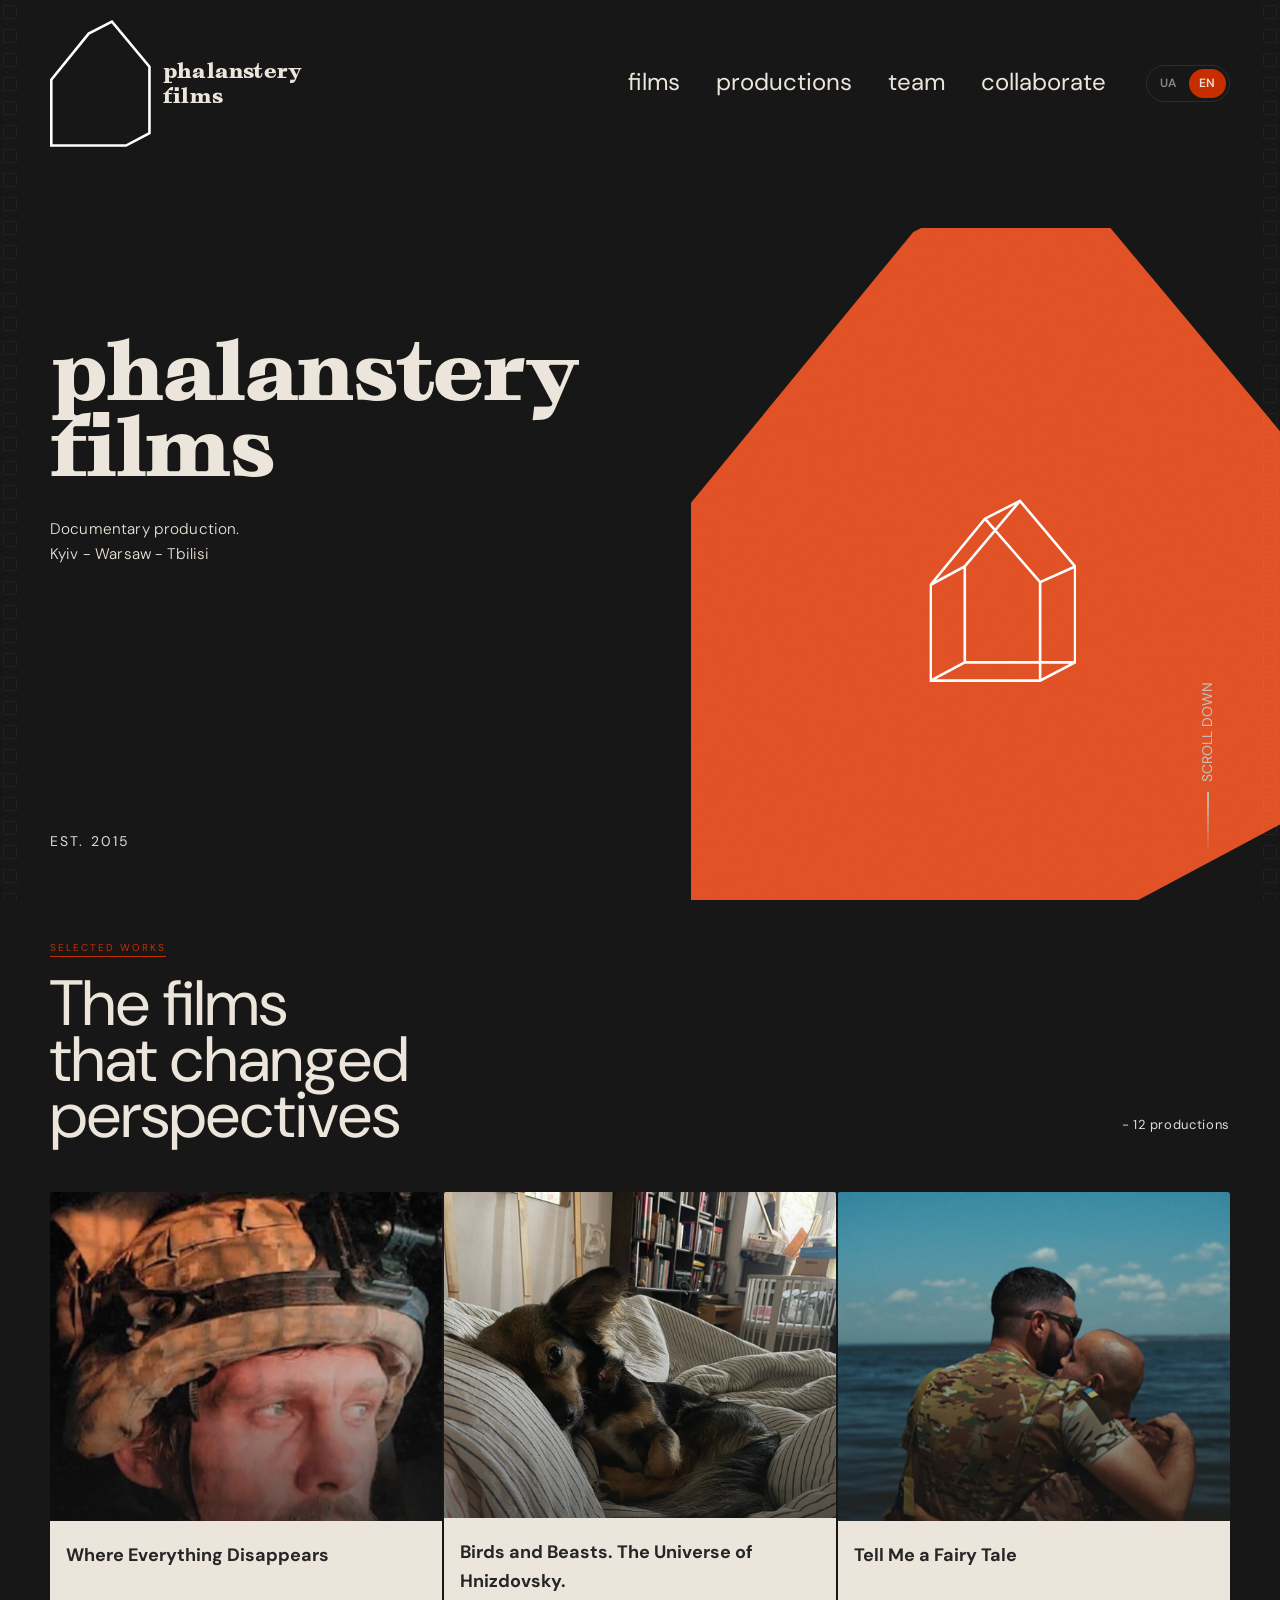
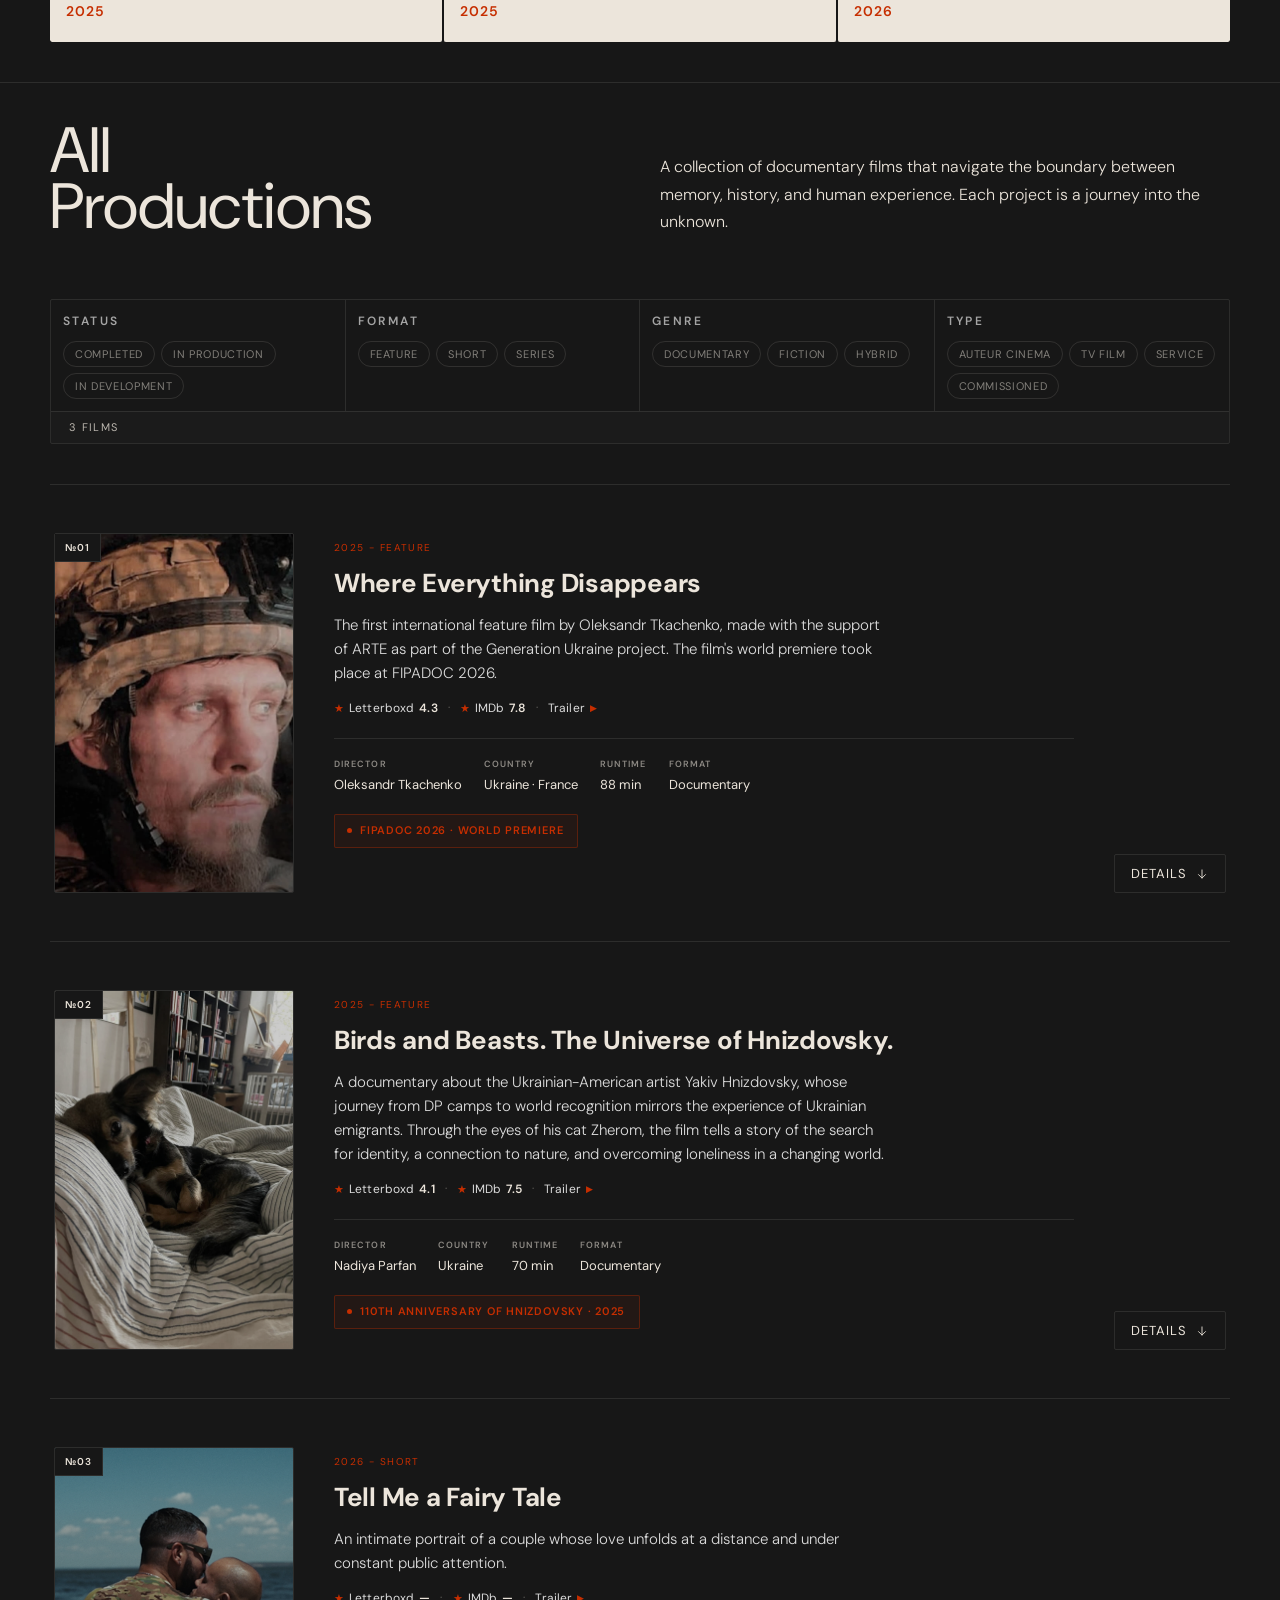
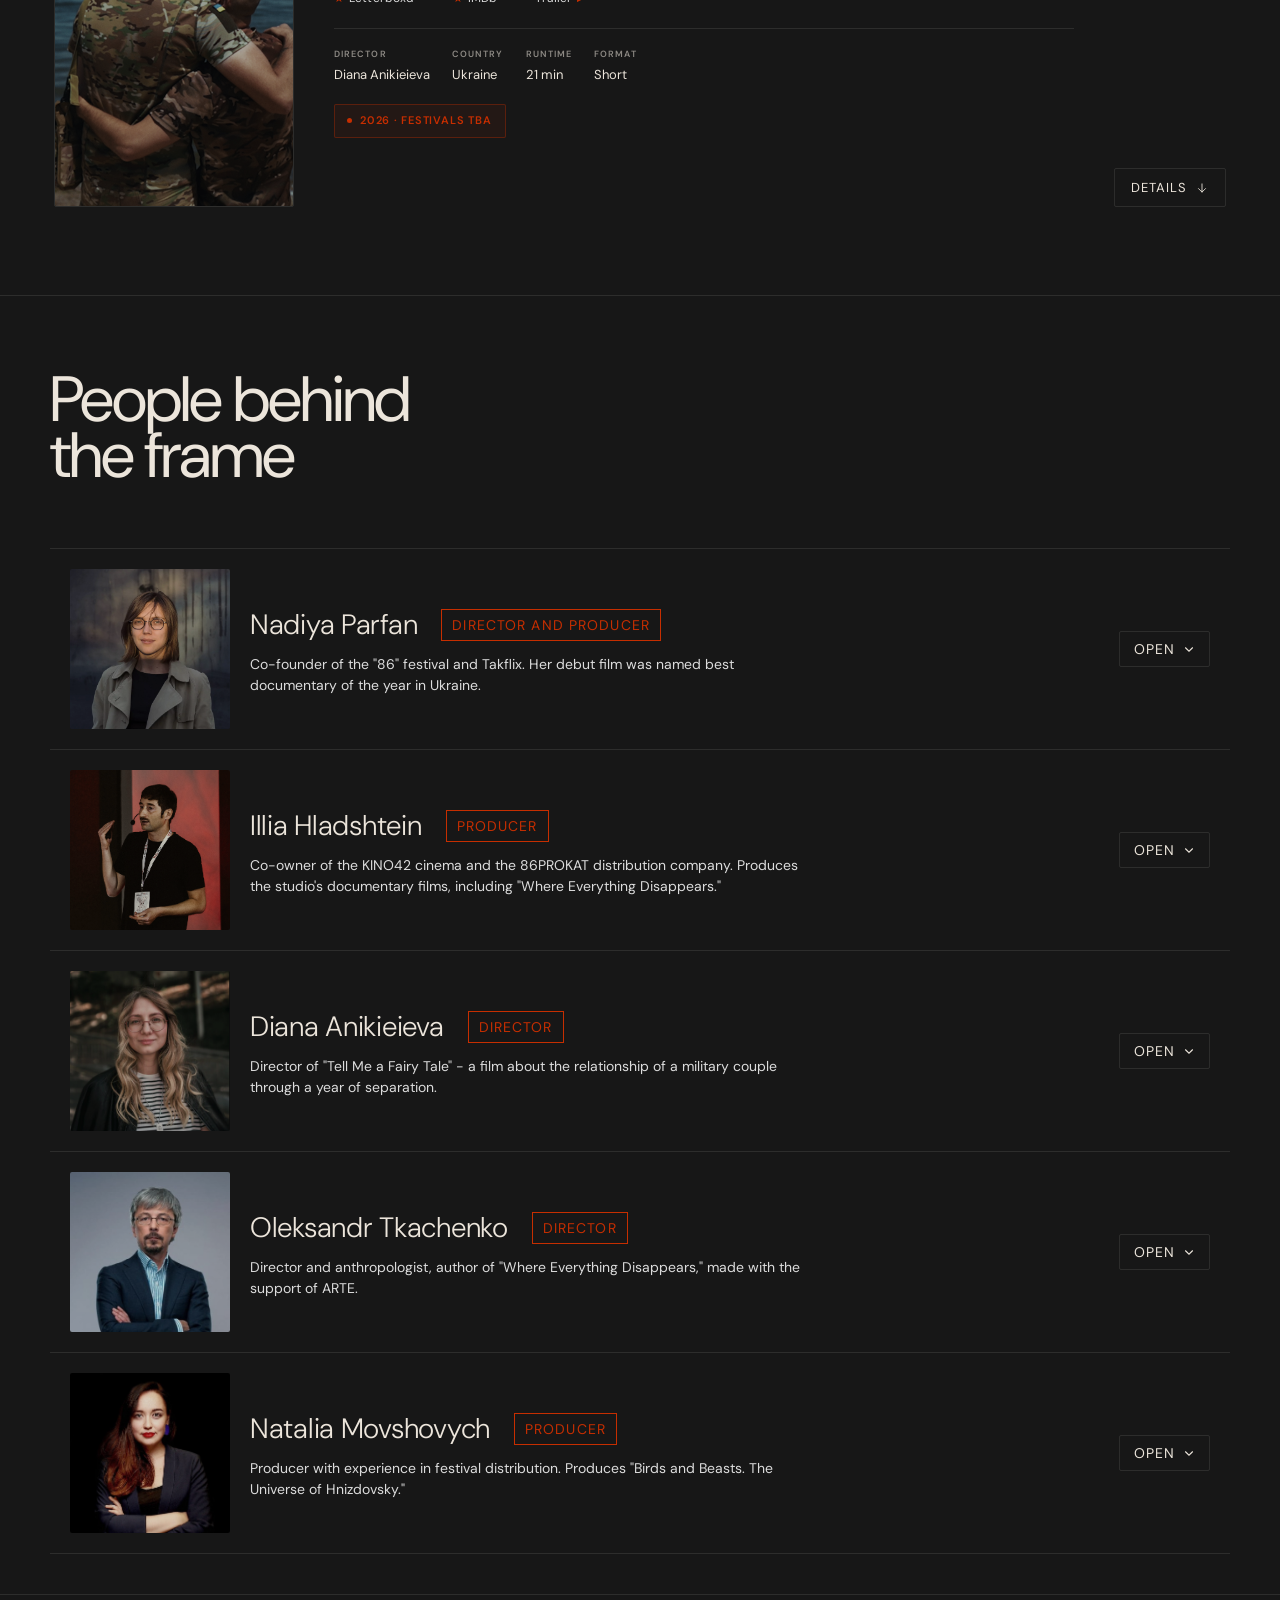
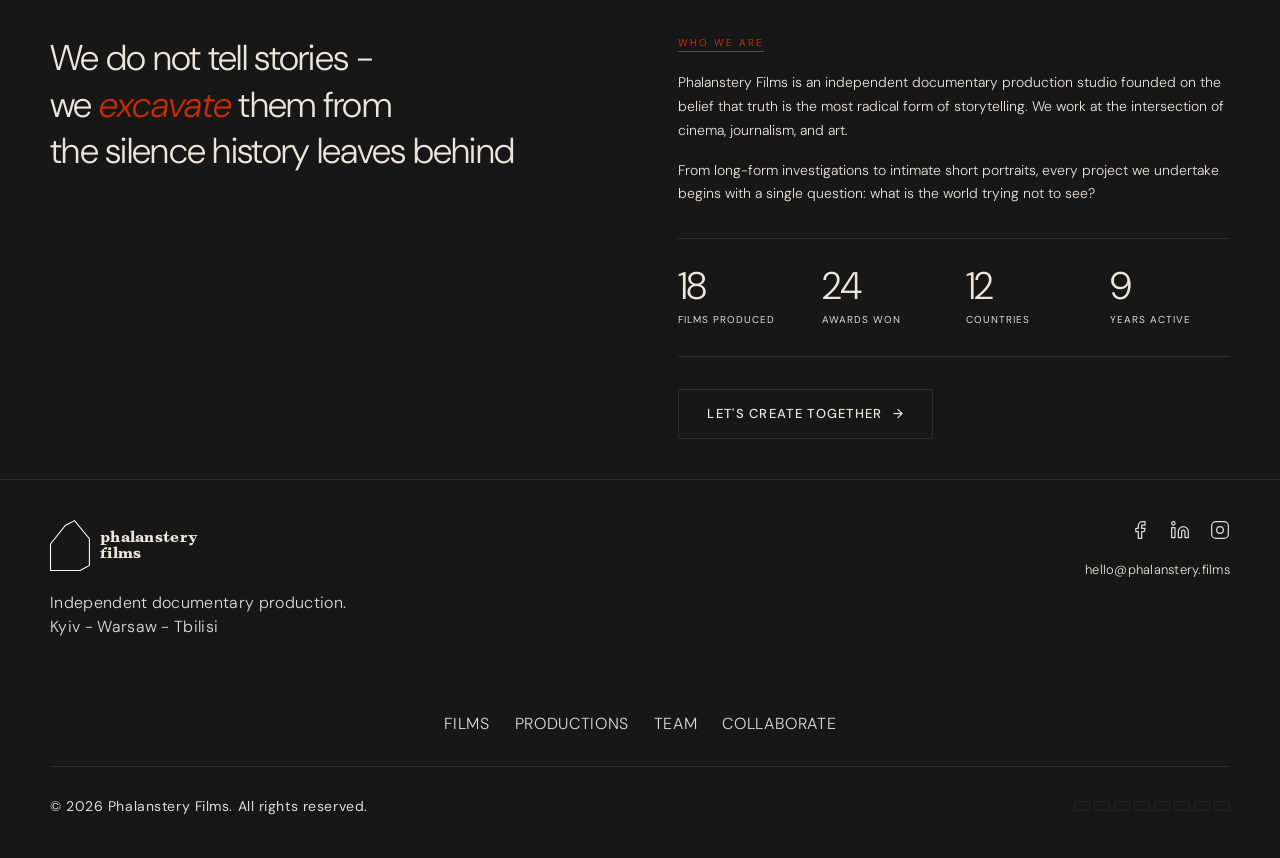
==== en/index.html @ dba18acd "ua/en" ====
<!doctype html>
<html lang="en">
  <head>
    <meta charset="UTF-8" />
    <meta name="viewport" content="width=device-width, initial-scale=1.0" />
    <title>Phalanstery Films - Documentary Production</title>

    <!-- Fixel Font from MacPaw CDN -->
    <link rel="preconnect" href="https://fonts.googleapis.com" />
    <link rel="preconnect" href="https://fonts.gstatic.com" crossorigin />
    <!-- Google Fonts fallback while Fixel loads -->
    <link
      href="https://fonts.googleapis.com/css2?family=DM+Sans:ital,opsz,wght@0,9..40,300;0,9..40,400;0,9..40,500;0,9..40,700;1,9..40,300&display=swap"
      rel="stylesheet"
    />

    <link rel="icon" href="../assets/images/favicon.ico" sizes="any" />
    <link
      rel="icon"
      type="image/png"
      sizes="32x32"
      href="../assets/images/favicon-32x32.png"
    />
    <link
      rel="icon"
      type="image/png"
      sizes="16x16"
      href="../assets/images/favicon-16x16.png"
    />

    <!-- PPGrafier-Black font -->
    <style>
      @font-face {
        font-family: "PPGrafier";
        src: url("../assets/fonts/PPGrafier-Black.otf") format("opentype");
        font-weight: 900;
        font-style: normal;
        font-display: swap;
      }
      /* Fixel via CDN */
      @import url("https://fonts.cdnfonts.com/css/fixel-display");
    </style>

    <link rel="stylesheet" href="../assets/css/style.css" />
  </head>
  <body>
    <!-- Film grain canvas -->
    <canvas id="grain"></canvas>

    <!-- Film strips (ambient decoration) -->
    <div class="filmstrip left">
      <div class="filmstrip-track" id="stripLeft"></div>
    </div>
    <div class="filmstrip right">
      <div class="filmstrip-track" id="stripRight"></div>
    </div>

    <!-- ═══════════════════════════════════════════
         MOBILE MENU OVERLAY
         ═══════════════════════════════════════════ -->
    <div
      class="mobile-menu"
      id="mobileMenu"
      role="dialog"
      aria-modal="true"
      aria-label="Navigation"
    >
      <!-- Top bar: logo + close -->
      <div class="mm-topbar">
        <a class="header-logo" id="headerLogo" href="#">
          <span class="logo-mark">
            <img
              src="../assets/images/logo-phalanstery.svg"
              alt="Phalanstery Films logo"
              width="36"
              height="36"
            />
          </span>
          <span class="logo-text">phalanstery<br />films</span>
        </a>
        <div class="mm-topbar-right">
          <div class="lang-switch lang-switch--mobile" aria-label="Language">
            <a href="/" class="lang-switch-link">UA</a>
            <span class="lang-switch-sep">/</span>
            <a href="/en/" class="lang-switch-link is-active">EN</a>
          </div>
          <button class="mm-close" id="mmClose" aria-label="Close menu">×</button>
        </div>
      </div>

      <!-- House/pentagon shape with nav links -->
      <div class="mm-shape-wrap">
        <div class="mm-shape">
          <ul class="mm-links">
            <li><a href="#films">films</a></li>
            <li><a href="#productions">productions</a></li>
            <li><a href="#team">team</a></li>
            <li><a href="#about">collaborate</a></li>
          </ul>
        </div>
      </div>

      <!-- Bottom-left social icons -->
      <div class="mm-social">
        <a href="#" aria-label="Facebook">
          <svg
            viewBox="0 0 24 24"
            fill="none"
            stroke="currentColor"
            stroke-width="1.5"
            stroke-linecap="round"
            stroke-linejoin="round"
          >
            <path
              d="M18 2h-3a5 5 0 0 0-5 5v3H7v4h3v8h4v-8h3l1-4h-4V7a1 1 0 0 1 1-1h3z"
            />
          </svg>
        </a>
        <a href="#" aria-label="LinkedIn">
          <svg
            viewBox="0 0 24 24"
            fill="none"
            stroke="currentColor"
            stroke-width="1.5"
            stroke-linecap="round"
            stroke-linejoin="round"
          >
            <path
              d="M16 8a6 6 0 0 1 6 6v7h-4v-7a2 2 0 0 0-2-2 2 2 0 0 0-2 2v7h-4v-7a6 6 0 0 1 6-6z"
            />
            <rect x="2" y="9" width="4" height="12" />
            <circle cx="4" cy="4" r="2" />
          </svg>
        </a>
        <a href="#" aria-label="Twitter">
          <svg
            viewBox="0 0 24 24"
            fill="none"
            stroke="currentColor"
            stroke-width="1.5"
            stroke-linecap="round"
            stroke-linejoin="round"
          >
            <path
              d="M22 4s-.7 2.1-2 3.4c1.6 10-9.4 17.3-18 11.6 2.2.1 4.4-.6 6-2C3 15.5.5 9.6 3 5c2.2 2.7 5.5 4.3 9 4-.9-4.2 4-6.6 7-3.8 1.1 0 3-1.2 3-1.2z"
            />
          </svg>
        </a>
        <a href="#" aria-label="Instagram">
          <svg
            viewBox="0 0 24 24"
            fill="none"
            stroke="currentColor"
            stroke-width="1.5"
            stroke-linecap="round"
            stroke-linejoin="round"
          >
            <rect x="2" y="2" width="20" height="20" rx="5" />
            <circle cx="12" cy="12" r="4" />
            <circle
              cx="17.5"
              cy="6.5"
              r="0.5"
              fill="currentColor"
              stroke="none"
            />
          </svg>
        </a>
      </div>
    </div>

    <!-- ═══════════════════════════════════════════
         HEADER
         ═══════════════════════════════════════════ -->
    <header id="header">
      <div class="header-logo-wrap">
        <a class="header-logo" id="headerLogo" href="#">
          <span class="logo-mark">
            <img
              src="../assets/images/logo-phalanstery.svg"
              alt="Phalanstery Films logo"
              width="36"
              height="36"
            />
          </span>
          <span class="logo-text">phalanstery<br />films</span>
        </a>
      </div>
      <div class="header-right">
        <nav class="main-nav">
          <ul>
            <li><a href="#films">films</a></li>
            <li><a href="#productions">productions</a></li>
            <li><a href="#team">team</a></li>
            <li><a href="#about">collaborate</a></li>
          </ul>
        </nav>
        <!-- desktop-social тимчасово прихований, div залишено для JS-сумісності -->
        <div class="social-icons desktop-social"></div>
        <div class="lang-switch" aria-label="Language">
          <a href="/" class="lang-switch-link">UA</a>
          <span class="lang-switch-sep">/</span>
          <a href="/en/" class="lang-switch-link is-active">EN</a>
        </div>
        <div
          class="burger"
          id="burger"
          aria-label="Open menu"
          role="button"
          tabindex="0"
        >
          <span></span><span></span>
        </div>
      </div>
    </header>

    <!-- ═══════════════════════════════════════════
         HERO
         ═══════════════════════════════════════════ -->
    <section id="hero">
      <div class="hero-bg-shape">
        <img src="../assets/images/hero-bg.svg" alt="" class="hero-bg-base" />

        <img
          src="../assets/images/hero-bg-inner.svg"
          alt=""
          class="hero-bg-house"
        />
      </div>

      <!-- Hero beams (JS compatibility - hidden via CSS) -->
      <div class="hero-beam"></div>
      <div class="hero-beam"></div>
      <div class="hero-beam"></div>

      <div class="hero-content" id="heroContent">
        <h1 class="hero-logo-main">phalanstery<br />films</h1>
        <p class="hero-tagline">
          Documentary production.<br />Kyiv - Warsaw - Tbilisi
        </p>
      </div>

      <div class="hero-sub">
        <div class="hero-sub-text">Est. 2015</div>
      </div>

      <a href="#films" class="scroll-indicator">
        <div class="scroll-label">Scroll down</div>
        <div class="scroll-line"></div>
      </a>
    </section>

    <!-- ═══════════════════════════════════════════
         FILMS SECTION
         ═══════════════════════════════════════════ -->
    <section id="films">
      <div class="section-label reveal"><span>Selected Works</span></div>
      <div class="films-header">
        <h2 class="films-title reveal">The films </br>that changed </br>perspectives</h2>
        <div class="films-count reveal reveal-delay-1">- 12 productions</div>
      </div>

      <div class="films-stage" id="filmsOrbit">
        <!-- ═══════════════════════════════════════════
             FILM STRIP TEMPLATE (для масштабування):
             Копіюй цей article-блок для нових фільмів.
             data-film="slug" має збігатись з production-item нижче.
             Статуси: fsi-tag--У прокаті | fsi-tag--postproduction | fsi-tag--development
             ═══════════════════════════════════════════ -->

        <!-- STRIP 1: Where Everything Disappears -->
        <article
          class="film-strip"
          id="film-de-vse-znykaye"
          data-film="de-vse-znykaye"
          data-status="finished"
          data-format="feature"
          data-genre="documentary"
          data-prod-type="auteur"
          tabindex="0"
          aria-expanded="false"
        >
          <div class="fstrip-bg">
            <img
              src="../assets/images/film-image-001.jpg"
              alt="Where Everything Disappears"
              loading="lazy"
            />
          </div>
          <div class="fstrip-idle">
            <span class="fstrip-idle-title">Where Everything Disappears</span>
            <span class="fstrip-year">2025</span>
          </div>
          <div class="fstrip-info" aria-hidden="true">
            <div class="fsi-body">
              <div class="fsi-meta">
                <span class="fsi-tag">Documentary</span>
                <span class="fsi-tag">88 min</span>
                <span class="fsi-tag">Ukraine · France</span>
                <span class="fsi-tag fsi-tag--stage fsi-tag--У прокаті"
                  >In Theaters</span
                >
              </div>
              <h2 class="fsi-title">Where Everything Disappears</h2>
              <p class="fsi-year-large">2025</p>
              <p class="fsi-tagline">
                Camera rolling.<br />Humanity in question.
              </p>
              <p class="fsi-synopsis">
                Ukrainian artist and cameraman Dmytro Dokunov goes to war and finds himself in the most extreme film of his life. With his smartphone camera constantly running, he films everything happening to and around him, desperately trying to hold on to his humanity.
              </p>
              <!--
              <div class="fsi-credits">
                <div class="fsi-credit">
                  <span class="fsi-credit-label">Director</span
                  ><span>Oleksandr Tkachenko</span>
                </div>
                <div class="fsi-credit">
                  <span class="fsi-credit-label">Producer</span
                  ><span>Illia Hladshtein</span>
                </div>
                <div class="fsi-credit">
                  <span class="fsi-credit-label">Co-producer</span
                  ><span>Antoine Golde</span>
                </div>
                <div class="fsi-credit">
                  <span class="fsi-credit-label">Supported by</span
                  ><span>ARTE · as part of the Generation Ukraine project</span>
                </div>
              </div>-->
              <div class="fsi-awards">
                <div class="fsi-award-item">
                  ◈ FIPADOC 2026 · World Premiere
                </div>
              </div>
              <div class="fsi-actions">
                <a href="#product-01" class="fsi-cta"
                  >Learn more <span>→</span></a
                >
                <button class="fsi-close" aria-label="Close">✕ Close</button>
              </div>
            </div>
          </div>
          <button class="fstrip-hint fstrip-hint--open" tabindex="-1" aria-hidden="true">Open</button>
          <button class="fstrip-hint fstrip-hint--close" tabindex="-1" aria-hidden="true">✕ Close</button>
        </article>

        <!-- STRIP 2: Birds and Beasts. The Universe of Hnizdovsky -->
        <article
          class="film-strip"
          id="film-ptakhy-i-zviri"
          data-film="ptakhy-i-zviri"
          data-status="finished"
          data-format="feature"
          data-genre="documentary hybrid"
          data-prod-type="auteur"
          tabindex="0"
          aria-expanded="false"
        >
          <div class="fstrip-bg">
            <img
              src="../assets/images/film-image-002.jpg"
              alt="Birds and Beasts. The Universe of Hnizdovsky"
              loading="lazy"
            />
          </div>
          <div class="fstrip-idle">
            <span class="fstrip-idle-title">Birds and Beasts. The Universe of Hnizdovsky.</span>
            <span class="fstrip-year">2025</span>
          </div>
          <div class="fstrip-info" aria-hidden="true">
            <div class="fsi-body">
              <div class="fsi-meta">
                <span class="fsi-tag">Documentary</span>
                <span class="fsi-tag">70 min</span>
                <span class="fsi-tag">Ukraine</span>
                <span class="fsi-tag fsi-tag--stage fsi-tag--У прокаті"
                  >In Theaters</span
                >
              </div>
              <h2 class="fsi-title">Birds and Beasts</h2>
              <p class="fsi-year-large">2025</p>
              <p class="fsi-tagline">
                Through the eyes of Zherom the cat.<br />A universe with no strangers.
              </p>
              <p class="fsi-synopsis">
                A documentary about the Ukrainian-American artist Yakiv Hnizdovsky, whose journey from DP camps to world recognition mirrors the experience of Ukrainian emigrants. Through the eyes of his cat Zherom, the film tells a story of the search for identity, a connection to nature, and overcoming loneliness in a changing world.
              </p>
              <!--<div class="fsi-credits">
                <div class="fsi-credit">
                  <span class="fsi-credit-label">Director</span
                  ><span>Nadiya Parfan</span>
                </div>
                <div class="fsi-credit">
                  <span class="fsi-credit-label">Producers</span
                  ><span>Natalia Movshovych, Настя Канарьова</span>
                </div>
              </div>
              <div class="fsi-awards">
                <div class="fsi-award-item">
                  ◈ 110th anniversary of Yakiv Hnizdovsky
                </div>
              </div>-->
              <div class="fsi-actions">
                <a href="#product-02" class="fsi-cta"
                  >Learn more <span>→</span></a
                >
                <button class="fsi-close" aria-label="Close">✕ Close</button>
              </div>
            </div>
          </div>
          <button class="fstrip-hint fstrip-hint--open" tabindex="-1" aria-hidden="true">Open</button>
          <button class="fstrip-hint fstrip-hint--close" tabindex="-1" aria-hidden="true">✕ Close</button>
        </article>

        <!-- STRIP 3: Tell Me a Fairy Tale -->
        <article
          class="film-strip"
          id="film-rozkazhy-meni-kazochku"
          data-film="rozkazhy-meni-kazochku"
          data-status="finished"
          data-format="short"
          data-genre="documentary"
          data-prod-type="auteur"
          tabindex="0"
          aria-expanded="false"
        >
          <div class="fstrip-bg">
            <img
              src="../assets/images/film-image-003.jpg"
              alt="Tell Me a Fairy Tale"
              loading="lazy"
            />
          </div>
          <div class="fstrip-idle">
            <span class="fstrip-idle-title">Tell Me a Fairy Tale</span>
            <span class="fstrip-year">2026</span>
          </div>
          <div class="fstrip-info" aria-hidden="true">
            <div class="fsi-body">
              <div class="fsi-meta">
                <span class="fsi-tag">Documentary</span>
                <span class="fsi-tag">21 min</span>
                <span class="fsi-tag">Ukraine</span>
                <span class="fsi-tag fsi-tag--stage fsi-tag--У прокаті"
                  >In Theaters</span
                >
              </div>
              <h2 class="fsi-title">Tell Me a Fairy Tale</h2>
              <p class="fsi-year-large">2026</p>
              <p class="fsi-tagline">
                Love at a distance.<br />Under the public eye.
              </p>
              <p class="fsi-synopsis">
                21-year-old Pavlo, a soldier who openly speaks about
                his homosexuality, becomes a symbol of visibility
                for the queer community in Ukraine. Together with his partner Vlad,
                he tries to hold on to closeness that is constantly
                tested by distance, jealousy, and public attention.
              </p>
              <!--<div class="fsi-credits">
                <div class="fsi-credit">
                  <span class="fsi-credit-label">Director</span
                  ><span>Diana Anikieieva</span>
                </div>
                <div class="fsi-credit">
                  <span class="fsi-credit-label">Producer</span
                  ><span>Nadiya Parfan</span>
                </div>
              </div>-->
              <div class="fsi-actions">
                <a href="#product-03" class="fsi-cta"
                  >Learn more <span>→</span></a
                >
                <button class="fsi-close" aria-label="Close">✕ Close</button>
              </div>
            </div>
          </div>
          <button class="fstrip-hint fstrip-hint--open" tabindex="-1" aria-hidden="true">Open</button>
          <button class="fstrip-hint fstrip-hint--close" tabindex="-1" aria-hidden="true">✕ Close</button>
        </article>

        <!-- ═══════════════════════════════════════════
             НОВИЙ ФІЛЬМ: копіюй article вище і встав тут
             ═══════════════════════════════════════════ -->
      </div>
      <!-- /films-stage -->
    </section>

    <!-- ═══════════════════════════════════════════
         PRODUCTIONS
         ═══════════════════════════════════════════ -->
    <section id="productions">
      <div class="productions-header">
        <h2 class="productions-title reveal">All<br />Productions</h2>
        <p class="productions-desc reveal reveal-delay-1">
          A collection of documentary films that navigate the boundary between
          memory, history, and human experience. Each project is a journey into
          the unknown.
        </p>
      </div>

      <!-- ═══════════════════════════════════════════
           PRODUCTIONS FILTER BAR
           Додавання нового значення - лише новий <button data-value="...">
           у відповідній групі. Логіка JS адаптується автоматично.
           ═══════════════════════════════════════════ -->
      <div class="prod-filters" id="prodFilters" aria-label="Filter productions">

        <div class="pf-groups-row">

          <!-- Group 1: Status -->
          <div class="pf-group" data-filter-group="status">
            <span class="pf-group-label">Status</span>
            <div class="pf-chips">
              <button class="pf-chip" data-value="finished">Completed<i class="pf-chip-x">×</i></button>
              <button class="pf-chip" data-value="in-production">In Production<i class="pf-chip-x">×</i></button>
              <button class="pf-chip" data-value="in-development">In Development<i class="pf-chip-x">×</i></button>
            </div>
          </div>

          <!-- Group 2: Format -->
          <div class="pf-group" data-filter-group="format">
            <span class="pf-group-label">Format</span>
            <div class="pf-chips">
              <button class="pf-chip" data-value="feature">Feature<i class="pf-chip-x">×</i></button>
              <button class="pf-chip" data-value="short">Short<i class="pf-chip-x">×</i></button>
              <button class="pf-chip" data-value="series">Series<i class="pf-chip-x">×</i></button>
            </div>
          </div>

          <!-- Group 3: Genre -->
          <div class="pf-group" data-filter-group="genre">
            <span class="pf-group-label">Genre</span>
            <div class="pf-chips">
              <button class="pf-chip" data-value="documentary">Documentary<i class="pf-chip-x">×</i></button>
              <button class="pf-chip" data-value="fiction">Fiction<i class="pf-chip-x">×</i></button>
              <button class="pf-chip" data-value="hybrid">Hybrid<i class="pf-chip-x">×</i></button>
            </div>
          </div>

          <!-- Group 4: Type -->
          <div class="pf-group" data-filter-group="prod-type">
            <span class="pf-group-label">Type</span>
            <div class="pf-chips">
              <button class="pf-chip" data-value="auteur">Auteur Cinema<i class="pf-chip-x">×</i></button>
              <button class="pf-chip" data-value="tv">TV Film<i class="pf-chip-x">×</i></button>
              <button class="pf-chip" data-value="service">Service<i class="pf-chip-x">×</i></button>
              <button class="pf-chip" data-value="commissioned">Commissioned<i class="pf-chip-x">×</i></button>
            </div>
          </div>

        </div>

        <!-- Results count + reset -->
        <div class="pf-meta">
          <span class="pf-count" id="pfCount"></span>
          <button class="pf-reset" id="pfReset" aria-label="Reset all filters">↺ Reset</button>
        </div>
      </div>

      <!-- Scroll hint - visible on mobile/tablet when a filter is active -->
      <div class="pf-scroll-hint" id="pfScrollHint" aria-hidden="true">
        <span>Scroll for more</span>
        <svg viewBox="0 0 24 24" fill="none" stroke="currentColor" stroke-width="1.5" stroke-linecap="round" stroke-linejoin="round" width="12" height="12"><line x1="12" y1="5" x2="12" y2="19"/><polyline points="6,13 12,19 18,13"/></svg>
      </div>

      <div id="productionsList">
        <!-- ═══════════════════════════════════════════
             PRODUCTION ITEM TEMPLATE (для масштабування):
             Копіюй один production-item блок для нових фільмів.
             data-film="slug" має збігатись з film-strip вище.
             data-status, data-format, data-genre, data-prod-type
             визначають до яких фільтрів належить фільм.
             Значення: через пробіл для кількох категорій.
             Перші 4 items видимі одразу, решта - з класом hidden-item
             (показуються кнопкою "See more").
             ═══════════════════════════════════════════ -->

        <!-- PRODUCTION 1: Where Everything Disappears -->
        <div id="product-01" class="production-item reveal"
          data-film="de-vse-znykaye"
          data-status="finished"
          data-format="feature"
          data-genre="documentary"
          data-prod-type="auteur">
          <div class="prod-row">
            <div class="prod-image">
              <span class="prod-index" aria-hidden="true"></span>
              <img
                src="../assets/images/film-image-001.jpg"
                alt=""
                loading="lazy"
              />
            </div>
            <div class="prod-info">
              <div class="prod-eyebrow">
                <span class="prod-year">2025 - FEATURE</span>
              </div>
              <h3 class="prod-title">Where Everything Disappears</h3>
              <p class="prod-desc">
                The first international feature film by Oleksandr Tkachenko, made with the support of ARTE as part of the Generation Ukraine project. The film's world premiere took place at FIPADOC 2026.
              </p>
              <div class="prod-links">
                <a href="https://letterboxd.com/film/de-vse-znykaye/" target="_blank" rel="noopener" class="prod-link"><span class="prod-link-star">★</span>Letterboxd <span class="prod-link-rating">4.3</span></a>
                <span class="prod-link-sep">·</span>
                <a href="https://www.imdb.com/title/tt00000000/" target="_blank" rel="noopener" class="prod-link"><span class="prod-link-star">★</span>IMDb <span class="prod-link-rating">7.8</span></a>
                <span class="prod-link-sep">·</span>
                <a href="https://youtube.com/watch?v=00000000" target="_blank" rel="noopener" class="prod-link prod-link--trailer">Trailer <span class="prod-link-arrow">▶</span></a>
              </div>
              <div class="prod-specs">
                <div class="prod-spec"><span class="prod-spec-label">Director</span><span class="prod-spec-value">Oleksandr Tkachenko</span></div>
                <div class="prod-spec"><span class="prod-spec-label">Country</span><span class="prod-spec-value">Ukraine · France</span></div>
                <div class="prod-spec"><span class="prod-spec-label">Runtime</span><span class="prod-spec-value">88 min</span></div>
                <div class="prod-spec"><span class="prod-spec-label">Format</span><span class="prod-spec-value">Documentary</span></div>
              </div>
              <div class="prod-festival">
                <span class="prod-festival-mark"></span>FIPADOC 2026 · World Premiere
              </div>
            </div>
            <button
              class="prod-expand-btn"
              aria-label="Expand film details"
              aria-expanded="false"
            >
              <span class="prod-expand-label">Details</span>
              <svg
                class="prod-arrow"
                viewBox="0 0 24 24"
                fill="none"
                stroke="currentColor"
                stroke-width="1.5"
                stroke-linecap="round"
                stroke-linejoin="round"
              >
                <line x1="12" y1="5" x2="12" y2="19" />
                <polyline points="6,13 12,19 18,13" />
              </svg>
            </button>
          </div>
          <div class="prod-detail-panel" aria-hidden="true">
            <div class="film-body">
              <!-- Mobile-only description -->
              <p class="prod-mobile-desc">The first international feature film by Oleksandr Tkachenko, made with the support of ARTE as part of the Generation Ukraine project. The film's world premiere took place at FIPADOC 2026.</p>
              <!-- 01 Film Details -->
              <div class="film-acc-item film-acc-open">
                <button class="film-acc-trigger" aria-expanded="true">
                  <span class="film-acc-label">Film Details</span>
                  <span class="film-acc-index">01</span>
                  <svg class="film-acc-arrow" viewBox="0 0 24 24" fill="none" stroke="currentColor" stroke-width="1.5" stroke-linecap="round" stroke-linejoin="round">
                    <line x1="12" y1="5" x2="12" y2="19" /><polyline points="6,13 12,19 18,13" />
                  </svg>
                </button>
                <div class="film-acc-body">
                  <div class="film-details-block">
                    <div class="fdb-specs">
                      <span class="fdb-spec fdb-spec--stage stage-У прокаті">In Theaters</span>
                      <span class="fdb-spec">88 min</span>
                      <span class="fdb-spec">Ukraine · France</span>
                      <span class="fdb-spec">2025</span>
                      <span class="fdb-spec">Documentary</span>
                    </div>
                    <div class="fdb-credits">
                      <div class="fdb-credit-row">
                        <span class="fdb-credit-label">Director</span>
                        <span class="fdb-credit-value">Oleksandr Tkachenko</span>
                      </div>
                      <div class="fdb-credit-row">
                        <span class="fdb-credit-label">Producer</span>
                        <span class="fdb-credit-value">Illia Hladshtein</span>
                      </div>
                      <div class="fdb-credit-row">
                        <span class="fdb-credit-label">Co-producer</span>
                        <span class="fdb-credit-value">Antoine Golde</span>
                      </div>
                      <div class="fdb-credit-row">
                        <span class="fdb-credit-label">Supported by</span>
                        <span class="fdb-credit-value">ARTE · as part of the Generation Ukraine project</span>
                      </div>
                      <div class="fdb-credit-row">
                        <span class="fdb-credit-label">World Premiere</span>
                        <span class="fdb-credit-value">FIPADOC 2026</span>
                      </div>
                    </div>
                  </div>
                </div>
              </div>
              <!-- Festivals -->
              <div class="film-acc-item">
                <button class="film-acc-trigger" aria-expanded="false">
                  <span class="film-acc-label">Festivals &amp; Partners</span>
                  <span class="film-acc-index">02</span>
                  <svg class="film-acc-arrow" viewBox="0 0 24 24" fill="none" stroke="currentColor" stroke-width="1.5" stroke-linecap="round" stroke-linejoin="round">
                    <line x1="12" y1="5" x2="12" y2="19" /><polyline points="6,13 12,19 18,13" />
                  </svg>
                </button>
                <div class="film-acc-body">
                  <ul class="pdp-festivals">
                    <li>
                      <span class="pdp-fest-year">2026</span>FIPADOC -
                      World Premiere
                    </li>
                  </ul>
                </div>
              </div>
              <!-- 03 Synopsis -->
              <div class="film-acc-item">
                <button class="film-acc-trigger" aria-expanded="false">
                  <span class="film-acc-label">Synopsis</span>
                  <span class="film-acc-index">03</span>
                  <svg class="film-acc-arrow" viewBox="0 0 24 24" fill="none" stroke="currentColor" stroke-width="1.5" stroke-linecap="round" stroke-linejoin="round">
                    <line x1="12" y1="5" x2="12" y2="19" /><polyline points="6,13 12,19 18,13" />
                  </svg>
                </button>
                <div class="film-acc-body">
                  <p class="pdp-body">
                    Ukrainian artist and cameraman Dmytro Dokunov goes to war and finds himself in the most extreme film of his life. With his smartphone camera constantly running, he films everything happening to and around him, desperately trying to hold on to his humanity.
                  </p>
                </div>
              </div>
              <!-- 04 Film Stills -->
              <div class="film-acc-item">
                <button class="film-acc-trigger" aria-expanded="false">
                  <span class="film-acc-label">Film Stills</span>
                  <span class="film-acc-index">04</span>
                  <svg class="film-acc-arrow" viewBox="0 0 24 24" fill="none" stroke="currentColor" stroke-width="1.5" stroke-linecap="round" stroke-linejoin="round">
                    <line x1="12" y1="5" x2="12" y2="19" /><polyline points="6,13 12,19 18,13" />
                  </svg>
                </button>
                <div class="film-acc-body">
                  <!-- STRIP 1: Where Everything Disappears -->
                  <div class="film-stills-slider" data-index="0">
                    <div class="fss-track">
                      <div class="film-still"><img src="../assets/images/stills-everithing/still-everithing-01.jpg" alt="Where Everything Disappears - still 01" loading="lazy" /></div>
                      <div class="film-still"><img src="../assets/images/stills-everithing/still-everithing-02.jpg" alt="Where Everything Disappears - still 02" loading="lazy" /></div>
                      <div class="film-still"><img src="../assets/images/stills-everithing/still-everithing-03.jpg" alt="Where Everything Disappears - still 03" loading="lazy" /></div>
                      <div class="film-still"><img src="../assets/images/stills-everithing/still-everithing-04.jpg" alt="Where Everything Disappears - still 04" loading="lazy" /></div>
                      <div class="film-still"><img src="../assets/images/stills-everithing/still-everithing-05.jpg" alt="Where Everything Disappears - still 05" loading="lazy" /></div>
                      <div class="film-still"><img src="../assets/images/stills-everithing/still-everithing-06.jpg" alt="Where Everything Disappears - still 06" loading="lazy" /></div>
                      <div class="film-still"><img src="../assets/images/stills-everithing/still-everithing-07.jpg" alt="Where Everything Disappears - still 07" loading="lazy" /></div>
                      <div class="film-still"><img src="../assets/images/stills-everithing/still-everithing-08.jpg" alt="Where Everything Disappears - still 08" loading="lazy" /></div>
                      <div class="film-still"><img src="../assets/images/stills-everithing/still-everithing-09.jpg" alt="Where Everything Disappears - still 09" loading="lazy" /></div>
                      <div class="film-still"><img src="../assets/images/stills-everithing/still-everithing-10.jpg" alt="Where Everything Disappears - still 10" loading="lazy" /></div>
                    </div>
                    <button class="fss-btn fss-prev" aria-label="Previous still">
                      <svg viewBox="0 0 24 24" fill="none" stroke="currentColor" stroke-width="1.2" stroke-linecap="round" stroke-linejoin="round"><polyline points="15,18 9,12 15,6"/></svg>
                    </button>
                    <button class="fss-btn fss-next" aria-label="Next still">
                      <svg viewBox="0 0 24 24" fill="none" stroke="currentColor" stroke-width="1.2" stroke-linecap="round" stroke-linejoin="round"><polyline points="9,18 15,12 9,6"/></svg>
                    </button>
                    <div class="fss-meta">
                      <div class="fss-dots"></div>
                      <div class="fss-counter">
                        <span class="fss-current">01</span>
                        <span class="fss-sep">-</span>
                        <span class="fss-total">10</span>
                      </div>
                    </div>
                  </div>
                </div>
              </div>
              <!-- 05 Trailer -->
              <div class="film-acc-item">
                <button class="film-acc-trigger" aria-expanded="false">
                  <span class="film-acc-label">Trailer</span>
                  <span class="film-acc-index">05</span>
                  <svg class="film-acc-arrow" viewBox="0 0 24 24" fill="none" stroke="currentColor" stroke-width="1.5" stroke-linecap="round" stroke-linejoin="round">
                    <line x1="12" y1="5" x2="12" y2="19" /><polyline points="6,13 12,19 18,13" />
                  </svg>
                </button>
                <div class="film-acc-body">
                  <div class="film-trailer-wrap">
                    <div class="film-trailer-placeholder">
                      <svg viewBox="0 0 64 64" fill="none" stroke="currentColor" stroke-width="1">
                        <circle cx="32" cy="32" r="30" />
                        <polygon points="26,20 26,44 46,32" fill="currentColor" stroke="none" opacity="0.6" />
                      </svg>
                      <span>Trailer available on request</span>
                    </div>
                  </div>
                </div>
              </div>
              <!-- 02 Screener -->
              <div class="film-acc-item">
                <button class="film-acc-trigger" aria-expanded="false">
                  <span class="film-acc-label">Request a Screener</span>
                  <span class="film-acc-index" data-next="true"></span>
                  <svg class="film-acc-arrow" viewBox="0 0 24 24" fill="none" stroke="currentColor" stroke-width="1.5" stroke-linecap="round" stroke-linejoin="round">
                    <line x1="12" y1="5" x2="12" y2="19" /><polyline points="6,13 12,19 18,13" />
                  </svg>
                </button>
                <div class="film-acc-body">
                  <div class="screener-section">
                    <p class="screener-note">
                      Festival programmers, distributors, and press may
                      request a screener using the link below.
                    </p>
                    <a
                      href="mailto:hello@phalanstery.films?subject=Screener request - Where Everything Disappears"
                      class="screener-btn"
                    >
                      <svg viewBox="0 0 24 24" fill="none" stroke="currentColor" stroke-width="1.5" width="16" height="16" stroke-linecap="round" stroke-linejoin="round">
                        <path d="M4 4h16c1.1 0 2 .9 2 2v12c0 1.1-.9 2-2 2H4c-1.1 0-2-.9-2-2V6c0-1.1.9-2 2-2z" />
                        <polyline points="22,6 12,13 2,6" />
                      </svg>
                      Request screener
                    </a>
                  </div>
                </div>
              </div>
            </div>
            <div class="film-footer">
              <button class="pdp-close" aria-label="Close film detail">
                Close ✕
              </button>
            </div>
          </div>
        </div>

        <!-- PRODUCTION 2: Birds and Beasts. The Universe of Hnizdovsky -->
        <div id="product-02" class="production-item reveal reveal-delay-1"
          data-film="ptakhy-i-zviri"
          data-status="finished"
          data-format="feature"
          data-genre="documentary hybrid"
          data-prod-type="auteur">
          <div class="prod-row">
            <div class="prod-image">
              <span class="prod-index" aria-hidden="true"></span>
              <img
                src="../assets/images/film-image-002.jpg"
                alt=""
                loading="lazy"
              />
            </div>
            <div class="prod-info">
              <div class="prod-eyebrow">
                <span class="prod-year">2025 - FEATURE</span>
              </div>
              <h3 class="prod-title">Birds and Beasts. The Universe of Hnizdovsky.</h3>
              <p class="prod-desc">
                A documentary about the Ukrainian-American artist Yakiv Hnizdovsky, whose journey from DP camps to world recognition mirrors the experience of Ukrainian emigrants. Through the eyes of his cat Zherom, the film tells a story of the search for identity, a connection to nature, and overcoming loneliness in a changing world.
              </p>
              <div class="prod-links">
                <a href="https://letterboxd.com/film/ptakhy-i-zviri/" target="_blank" rel="noopener" class="prod-link"><span class="prod-link-star">★</span>Letterboxd <span class="prod-link-rating">4.1</span></a>
                <span class="prod-link-sep">·</span>
                <a href="https://www.imdb.com/title/tt00000001/" target="_blank" rel="noopener" class="prod-link"><span class="prod-link-star">★</span>IMDb <span class="prod-link-rating">7.5</span></a>
                <span class="prod-link-sep">·</span>
                <a href="https://youtube.com/watch?v=00000001" target="_blank" rel="noopener" class="prod-link prod-link--trailer">Trailer <span class="prod-link-arrow">▶</span></a>
              </div>
              <div class="prod-specs">
                <div class="prod-spec"><span class="prod-spec-label">Director</span><span class="prod-spec-value">Nadiya Parfan</span></div>
                <div class="prod-spec"><span class="prod-spec-label">Country</span><span class="prod-spec-value">Ukraine</span></div>
                <div class="prod-spec"><span class="prod-spec-label">Runtime</span><span class="prod-spec-value">70 min</span></div>
                <div class="prod-spec"><span class="prod-spec-label">Format</span><span class="prod-spec-value">Documentary</span></div>
              </div>
              <div class="prod-festival">
                <span class="prod-festival-mark"></span>110th anniversary of Hnizdovsky · 2025
              </div>
            </div>
            <button
              class="prod-expand-btn"
              aria-label="Expand film details"
              aria-expanded="false"
            >
              <span class="prod-expand-label">Details</span>
              <svg
                class="prod-arrow"
                viewBox="0 0 24 24"
                fill="none"
                stroke="currentColor"
                stroke-width="1.5"
                stroke-linecap="round"
                stroke-linejoin="round"
              >
                <line x1="12" y1="5" x2="12" y2="19" />
                <polyline points="6,13 12,19 18,13" />
              </svg>
            </button>
          </div>
          <div class="prod-detail-panel" aria-hidden="true">
            <div class="film-body">
              <!-- Mobile-only description -->
              <p class="prod-mobile-desc">A documentary about the Ukrainian-American artist Yakiv Hnizdovsky, whose journey from DP camps to world recognition mirrors the experience of Ukrainian emigrants. Through the eyes of his cat Zherom, the film tells a story of the search for identity, a connection to nature, and overcoming loneliness in a changing world.</p>
              <!-- 01 Film Details -->
              <div class="film-acc-item film-acc-open">
                <button class="film-acc-trigger" aria-expanded="true">
                  <span class="film-acc-label">Film Details</span>
                  <span class="film-acc-index">01</span>
                  <svg class="film-acc-arrow" viewBox="0 0 24 24" fill="none" stroke="currentColor" stroke-width="1.5" stroke-linecap="round" stroke-linejoin="round">
                    <line x1="12" y1="5" x2="12" y2="19" /><polyline points="6,13 12,19 18,13" />
                  </svg>
                </button>
                <div class="film-acc-body">
                  <div class="film-details-block">
                    <div class="fdb-specs">
                      <span class="fdb-spec fdb-spec--stage stage-У прокаті">In Theaters</span>
                      <span class="fdb-spec">70 min</span>
                      <span class="fdb-spec">Ukraine</span>
                      <span class="fdb-spec">2025</span>
                      <span class="fdb-spec">Documentary</span>
                    </div>
                    <div class="fdb-credits">
                      <div class="fdb-credit-row">
                        <span class="fdb-credit-label">Director</span>
                        <span class="fdb-credit-value">Nadiya Parfan</span>
                      </div>
                      <div class="fdb-credit-row">
                        <span class="fdb-credit-label">Producers</span>
                        <span class="fdb-credit-value">Natalia Movshovych, Nastya Kanarova, Marharyta Kulichova, Serhii Nedzelskyi, Alona Holiakova</span>
                      </div>
                    </div>
                  </div>
                </div>
              </div>
              <!-- 06 Festivals -->
              <div class="film-acc-item">
                <button class="film-acc-trigger" aria-expanded="false">
                  <span class="film-acc-label">Festivals &amp; Partners</span>
                  <span class="film-acc-index">02</span>
                  <svg class="film-acc-arrow" viewBox="0 0 24 24" fill="none" stroke="currentColor" stroke-width="1.5" stroke-linecap="round" stroke-linejoin="round">
                    <line x1="12" y1="5" x2="12" y2="19" /><polyline points="6,13 12,19 18,13" />
                  </svg>
                </button>
                <div class="film-acc-body">
                  <ul class="pdp-festivals">
                    <li>
                      <span class="pdp-fest-year">2025</span>110th anniversary of Yakiv Hnizdovsky
                    </li>
                  </ul>
                </div>
              </div>
              <!-- 03 Synopsis -->
              <div class="film-acc-item">
                <button class="film-acc-trigger" aria-expanded="false">
                  <span class="film-acc-label">Synopsis</span>
                  <span class="film-acc-index">03</span>
                  <svg class="film-acc-arrow" viewBox="0 0 24 24" fill="none" stroke="currentColor" stroke-width="1.5" stroke-linecap="round" stroke-linejoin="round">
                    <line x1="12" y1="5" x2="12" y2="19" /><polyline points="6,13 12,19 18,13" />
                  </svg>
                </button>
                <div class="film-acc-body">
                  <p class="pdp-body">
                    Yakiv Hnizdovsky is one of the most significant Ukrainian artists of the 20th century, who created a recognizable universe of animals, plants, and refined forms through printmaking, painting, and design. His biography is a journey through DP camps, impoverished years in America, and late recognition - one that resonates with the experience of millions of displaced migrants. But in this film, the story is told not by the artist himself, but by the one who shared his years of solitude and creation - the cat Zherom.
                  </p>
                  <p class="pdp-body">
                    A mockumentary hero who has lived through nine lives returns to Ukraine for Hnizdovsky's 110th anniversary to untangle the secrets of his legacy. Together with curators, researchers, scholars, and schoolchildren, he travels from Pylypche in the Ternopil region to New York, piecing together fragments of the artist's life into a single picture.
                  </p>
                  <p class="pdp-body">
                    Weaving together archival material, interviews, animation, and cinematic scenes, the film reveals Hnizdovsky as a man who expressed his own philosophical search through a love of animals and nature. It is a story about slowness, contemplation, and the attempt to preserve one's self far from home - as relevant for Ukrainians today as it was a hundred years ago.
                  </p>
                </div>
              </div>
              <!-- 04 Film Stills -->
              <div class="film-acc-item">
                <button class="film-acc-trigger" aria-expanded="false">
                  <span class="film-acc-label">Film Stills</span>
                  <span class="film-acc-index">04</span>
                  <svg class="film-acc-arrow" viewBox="0 0 24 24" fill="none" stroke="currentColor" stroke-width="1.5" stroke-linecap="round" stroke-linejoin="round">
                    <line x1="12" y1="5" x2="12" y2="19" /><polyline points="6,13 12,19 18,13" />
                  </svg>
                </button>
                <div class="film-acc-body">
                  <!-- STILLS: замінити src на реальні фотографії коли будуть готові -->
                  <!-- STILLS: замінити film-still--placeholder на реальні фото:
                       видали клас film-still--placeholder і додай <img src="..." alt="..." loading="lazy" /> -->
                    <div class="film-stills-slider" data-index="0">
                      <div class="fss-track">
                      <div class="film-still"><img src="../assets/images/stills-birds/still-bird-01.jpg" alt="Birds and Beasts. The Universe of Hnizdovsky - still 01" loading="lazy" /></div>
                      <div class="film-still"><img src="../assets/images/stills-birds/still-bird-02.jpg" alt="Birds and Beasts. The Universe of Hnizdovsky - still 02" loading="lazy" /></div>
                      <div class="film-still"><img src="../assets/images/stills-birds/still-bird-03.jpg" alt="Birds and Beasts. The Universe of Hnizdovsky - still 03" loading="lazy" /></div>
                      <div class="film-still"><img src="../assets/images/stills-birds/still-bird-04.jpg" alt="Birds and Beasts. The Universe of Hnizdovsky - still 04" loading="lazy" /></div>
                      <div class="film-still"><img src="../assets/images/stills-birds/still-bird-05.jpg" alt="Birds and Beasts. The Universe of Hnizdovsky - still 05" loading="lazy" /></div>
                      <div class="film-still"><img src="../assets/images/stills-birds/still-bird-06.jpg" alt="Birds and Beasts. The Universe of Hnizdovsky - still 06" loading="lazy" /></div>
                      </div>
                      <button class="fss-btn fss-prev" aria-label="Previous still">
                        <svg viewBox="0 0 24 24" fill="none" stroke="currentColor" stroke-width="1.2" stroke-linecap="round" stroke-linejoin="round"><polyline points="15,18 9,12 15,6"/></svg>
                      </button>
                      <button class="fss-btn fss-next" aria-label="Next still">
                        <svg viewBox="0 0 24 24" fill="none" stroke="currentColor" stroke-width="1.2" stroke-linecap="round" stroke-linejoin="round"><polyline points="9,18 15,12 9,6"/></svg>
                      </button>
                      <div class="fss-meta">
                        <div class="fss-dots"></div>
                        <div class="fss-counter">
                          <span class="fss-current">01</span>
                          <span class="fss-sep">-</span>
                          <span class="fss-total">06</span>
                        </div>
                      </div>
                    </div>
                </div>
              </div>
              <!-- 05 Trailer -->
              <div class="film-acc-item">
                <button class="film-acc-trigger" aria-expanded="false">
                  <span class="film-acc-label">Trailer</span>
                  <span class="film-acc-index">05</span>
                  <svg class="film-acc-arrow" viewBox="0 0 24 24" fill="none" stroke="currentColor" stroke-width="1.5" stroke-linecap="round" stroke-linejoin="round">
                    <line x1="12" y1="5" x2="12" y2="19" /><polyline points="6,13 12,19 18,13" />
                  </svg>
                </button>
                <div class="film-acc-body">
                  <div class="film-trailer-wrap">
                    <div class="film-trailer-placeholder">
                      <svg viewBox="0 0 64 64" fill="none" stroke="currentColor" stroke-width="1">
                        <circle cx="32" cy="32" r="30" />
                        <polygon points="26,20 26,44 46,32" fill="currentColor" stroke="none" opacity="0.6" />
                      </svg>
                      <span>Trailer available on request</span>
                    </div>
                  </div>
                </div>
              </div>
              <!-- 02 Screener -->
              <div class="film-acc-item">
                <button class="film-acc-trigger" aria-expanded="false">
                  <span class="film-acc-label">Request a Screener</span>
                  <span class="film-acc-index" data-next="true"></span>
                  <svg class="film-acc-arrow" viewBox="0 0 24 24" fill="none" stroke="currentColor" stroke-width="1.5" stroke-linecap="round" stroke-linejoin="round">
                    <line x1="12" y1="5" x2="12" y2="19" /><polyline points="6,13 12,19 18,13" />
                  </svg>
                </button>
                <div class="film-acc-body">
                  <div class="screener-section">
                    <p class="screener-note">
                      Festival programmers, distributors, and press may
                      request a screener using the link below.
                    </p>
                    <a
                      href="mailto:hello@phalanstery.films?subject=Screener request - Birds and Beasts"
                      class="screener-btn"
                    >
                      <svg viewBox="0 0 24 24" fill="none" stroke="currentColor" stroke-width="1.5" width="16" height="16" stroke-linecap="round" stroke-linejoin="round">
                        <path d="M4 4h16c1.1 0 2 .9 2 2v12c0 1.1-.9 2-2 2H4c-1.1 0-2-.9-2-2V6c0-1.1.9-2 2-2z" />
                        <polyline points="22,6 12,13 2,6" />
                      </svg>
                      Request screener
                    </a>
                  </div>
                </div>
              </div>
            </div>
            <div class="film-footer">
              <button class="pdp-close" aria-label="Close film detail">
                Close ✕
              </button>
            </div>
          </div>
        </div>

        <!-- PRODUCTION 3: Tell Me a Fairy Tale -->
        <div id="product-03" class="production-item reveal reveal-delay-2"
          data-film="rozkazhy-meni-kazochku"
          data-status="finished"
          data-format="short"
          data-genre="documentary"
          data-prod-type="auteur">
          <div class="prod-row">
            <div class="prod-image">
              <span class="prod-index" aria-hidden="true"></span>
              <img
                src="../assets/images/film-image-003.jpg"
                alt=""
                loading="lazy"
              />
            </div>
            <div class="prod-info">
              <div class="prod-eyebrow">
                <span class="prod-year">2026 - SHORT</span>
              </div>
              <h3 class="prod-title">Tell Me a Fairy Tale</h3>
              <p class="prod-desc">
                An intimate portrait of a couple whose love unfolds at a distance
                and under constant public attention.
              </p>
              <div class="prod-links">
                <a href="https://letterboxd.com/film/rozkazhy-meni-kazochku/" target="_blank" rel="noopener" class="prod-link"><span class="prod-link-star">★</span>Letterboxd <span class="prod-link-rating">—</span></a>
                <span class="prod-link-sep">·</span>
                <a href="https://www.imdb.com/title/tt00000002/" target="_blank" rel="noopener" class="prod-link"><span class="prod-link-star">★</span>IMDb <span class="prod-link-rating">—</span></a>
                <span class="prod-link-sep">·</span>
                <a href="https://youtube.com/watch?v=00000002" target="_blank" rel="noopener" class="prod-link prod-link--trailer">Trailer <span class="prod-link-arrow">▶</span></a>
              </div>
              <div class="prod-specs">
                <div class="prod-spec"><span class="prod-spec-label">Director</span><span class="prod-spec-value">Diana Anikieieva</span></div>
                <div class="prod-spec"><span class="prod-spec-label">Country</span><span class="prod-spec-value">Ukraine</span></div>
                <div class="prod-spec"><span class="prod-spec-label">Runtime</span><span class="prod-spec-value">21 min</span></div>
                <div class="prod-spec"><span class="prod-spec-label">Format</span><span class="prod-spec-value">Short</span></div>
              </div>
              <div class="prod-festival">
                <span class="prod-festival-mark"></span>2026 · Festivals TBA
              </div>
            </div>
            <button
              class="prod-expand-btn"
              aria-label="Expand film details"
              aria-expanded="false"
            >
              <span class="prod-expand-label">Details</span>
              <svg
                class="prod-arrow"
                viewBox="0 0 24 24"
                fill="none"
                stroke="currentColor"
                stroke-width="1.5"
                stroke-linecap="round"
                stroke-linejoin="round"
              >
                <line x1="12" y1="5" x2="12" y2="19" />
                <polyline points="6,13 12,19 18,13" />
              </svg>
            </button>
          </div>
          <div class="prod-detail-panel" aria-hidden="true">
            <div class="film-body">
              <!-- Mobile-only description -->
              <p class="prod-mobile-desc">An intimate portrait of a couple whose love unfolds at a distance and under constant public attention.</p>
              <!-- 01 Film Details -->
              <div class="film-acc-item film-acc-open">
                <button class="film-acc-trigger" aria-expanded="true">
                  <span class="film-acc-label">Film Details</span>
                  <span class="film-acc-index">01</span>
                  <svg class="film-acc-arrow" viewBox="0 0 24 24" fill="none" stroke="currentColor" stroke-width="1.5" stroke-linecap="round" stroke-linejoin="round">
                    <line x1="12" y1="5" x2="12" y2="19" /><polyline points="6,13 12,19 18,13" />
                  </svg>
                </button>
                <div class="film-acc-body">
                  <div class="film-details-block">
                    <div class="fdb-specs">
                      <span class="fdb-spec fdb-spec--stage stage-У прокаті">In Theaters</span>
                      <span class="fdb-spec">21 min</span>
                      <span class="fdb-spec">Ukraine</span>
                      <span class="fdb-spec">2026</span>
                      <span class="fdb-spec">Documentary · Short</span>
                    </div>
                    <div class="fdb-credits">
                      <div class="fdb-credit-row">
                        <span class="fdb-credit-label">Director</span>
                        <span class="fdb-credit-value">Diana Anikieieva</span>
                      </div>
                      <div class="fdb-credit-row">
                        <span class="fdb-credit-label">Producer</span>
                        <span class="fdb-credit-value">Nadiya Parfan</span>
                      </div>
                    </div>
                  </div>
                </div>
              </div>
              <!-- 06 Festivals -->
              <div class="film-acc-item">
                <button class="film-acc-trigger" aria-expanded="false">
                  <span class="film-acc-label">Festivals &amp; Partners</span>
                  <span class="film-acc-index">02</span>
                  <svg class="film-acc-arrow" viewBox="0 0 24 24" fill="none" stroke="currentColor" stroke-width="1.5" stroke-linecap="round" stroke-linejoin="round">
                    <line x1="12" y1="5" x2="12" y2="19" /><polyline points="6,13 12,19 18,13" />
                  </svg>
                </button>
                <div class="film-acc-body">
                  <ul class="pdp-festivals">
                    <li>
                      <span class="pdp-fest-year">2026</span>Festivals TBA
                    </li>
                  </ul>
                </div>
              </div>
              <!-- 03 Synopsis -->
              <div class="film-acc-item">
                <button class="film-acc-trigger" aria-expanded="false">
                  <span class="film-acc-label">Synopsis</span>
                  <span class="film-acc-index">03</span>
                  <svg class="film-acc-arrow" viewBox="0 0 24 24" fill="none" stroke="currentColor" stroke-width="1.5" stroke-linecap="round" stroke-linejoin="round">
                    <line x1="12" y1="5" x2="12" y2="19" /><polyline points="6,13 12,19 18,13" />
                  </svg>
                </button>
                <div class="film-acc-body">
                  <p class="pdp-body">
                    When 21-year-old Pavlo, a soldier who openly speaks about his homosexuality, shares his story with the media, he becomes a symbol of visibility for the queer community in Ukraine. Together with his partner Vlad, he increasingly becomes part of public discourse.
                  </p>
                  <p class="pdp-body">
                    Their relationship develops at a distance - through phone calls, rare visits, and moments lived under constant attention. Meetings that should be private often unfold under the gaze of cameras and interviews.
                  </p>
                  <p class="pdp-body">
                    Tension gradually builds. Distance, jealousy, and unspoken trauma complicate their bond, while public expectations contrast with their everyday reality. Through fragments of communication and shared moments, "Tell Me a Fairy Tale" observes how intimacy is tested when a relationship exists both in private and in the public eye.
                  </p>
                </div>
              </div>
              <!-- 04 Film Stills -->
              <div class="film-acc-item">
                <button class="film-acc-trigger" aria-expanded="false">
                  <span class="film-acc-label">Film Stills</span>
                  <span class="film-acc-index">04</span>
                  <svg class="film-acc-arrow" viewBox="0 0 24 24" fill="none" stroke="currentColor" stroke-width="1.5" stroke-linecap="round" stroke-linejoin="round">
                    <line x1="12" y1="5" x2="12" y2="19" /><polyline points="6,13 12,19 18,13" />
                  </svg>
                </button>
                <div class="film-acc-body">
                  <!-- STILLS: замінити src на реальні фотографії коли будуть готові -->
                  <!-- STILLS: замінити film-still--placeholder на реальні фото:
                       видали клас film-still--placeholder і додай <img src="..." alt="..." loading="lazy" /> -->
                    <div class="film-stills-slider" data-index="0">
                      <div class="fss-track">
                      <div class="film-still"><img src="../assets/images/stills-tallmestory/still-tallmestory-01.jpg" alt="Tell Me a Fairy Tale - still 01" loading="lazy" /></div>
                      <div class="film-still"><img src="../assets/images/stills-tallmestory/still-tallmestory-02.jpg" alt="Tell Me a Fairy Tale - still 02" loading="lazy" /></div>
                      <div class="film-still"><img src="../assets/images/stills-tallmestory/still-tallmestory-03.jpg" alt="Tell Me a Fairy Tale - still 03" loading="lazy" /></div>
                      <div class="film-still"><img src="../assets/images/stills-tallmestory/still-tallmestory-04.jpg" alt="Tell Me a Fairy Tale - still 04" loading="lazy" /></div>
                      <div class="film-still"><img src="../assets/images/stills-tallmestory/still-tallmestory-05.jpg" alt="Tell Me a Fairy Tale - still 05" loading="lazy" /></div>
                      <div class="film-still"><img src="../assets/images/stills-tallmestory/still-tallmestory-06.jpg" alt="Tell Me a Fairy Tale - still 06" loading="lazy" /></div>
                      <div class="film-still"><img src="../assets/images/stills-tallmestory/still-tallmestory-07.jpg" alt="Tell Me a Fairy Tale - still 07" loading="lazy" /></div>
                      <div class="film-still"><img src="../assets/images/stills-tallmestory/still-tallmestory-08.jpg" alt="Tell Me a Fairy Tale - still 08" loading="lazy" /></div>
                      <div class="film-still"><img src="../assets/images/stills-tallmestory/still-tallmestory-09.jpg" alt="Tell Me a Fairy Tale - still 09" loading="lazy" /></div>
                      <div class="film-still"><img src="../assets/images/stills-tallmestory/still-tallmestory-10.jpg" alt="Tell Me a Fairy Tale - still 10" loading="lazy" /></div>
                      <div class="film-still"><img src="../assets/images/stills-tallmestory/still-tallmestory-11.jpg" alt="Tell Me a Fairy Tale - still 11" loading="lazy" /></div>
                      </div>
                      <button class="fss-btn fss-prev" aria-label="Previous still">
                        <svg viewBox="0 0 24 24" fill="none" stroke="currentColor" stroke-width="1.2" stroke-linecap="round" stroke-linejoin="round"><polyline points="15,18 9,12 15,6"/></svg>
                      </button>
                      <button class="fss-btn fss-next" aria-label="Next still">
                        <svg viewBox="0 0 24 24" fill="none" stroke="currentColor" stroke-width="1.2" stroke-linecap="round" stroke-linejoin="round"><polyline points="9,18 15,12 9,6"/></svg>
                      </button>
                      <div class="fss-meta">
                        <div class="fss-dots"></div>
                        <div class="fss-counter">
                          <span class="fss-current">01</span>
                          <span class="fss-sep">-</span>
                          <span class="fss-total">11</span>
                        </div>
                      </div>
                    </div>
                </div>
              </div>
              <!-- 05 Trailer -->
              <div class="film-acc-item">
                <button class="film-acc-trigger" aria-expanded="false">
                  <span class="film-acc-label">Trailer</span>
                  <span class="film-acc-index">05</span>
                  <svg class="film-acc-arrow" viewBox="0 0 24 24" fill="none" stroke="currentColor" stroke-width="1.5" stroke-linecap="round" stroke-linejoin="round">
                    <line x1="12" y1="5" x2="12" y2="19" /><polyline points="6,13 12,19 18,13" />
                  </svg>
                </button>
                <div class="film-acc-body">
                  <div class="film-trailer-wrap">
                    <div class="film-trailer-placeholder">
                      <svg viewBox="0 0 64 64" fill="none" stroke="currentColor" stroke-width="1">
                        <circle cx="32" cy="32" r="30" />
                        <polygon points="26,20 26,44 46,32" fill="currentColor" stroke="none" opacity="0.6" />
                      </svg>
                      <span>Trailer available on request</span>
                    </div>
                  </div>
                </div>
              </div>
              <!-- 02 Screener -->
              <div class="film-acc-item">
                <button class="film-acc-trigger" aria-expanded="false">
                  <span class="film-acc-label">Request a Screener</span>
                  <span class="film-acc-index" data-next="true"></span>
                  <svg class="film-acc-arrow" viewBox="0 0 24 24" fill="none" stroke="currentColor" stroke-width="1.5" stroke-linecap="round" stroke-linejoin="round">
                    <line x1="12" y1="5" x2="12" y2="19" /><polyline points="6,13 12,19 18,13" />
                  </svg>
                </button>
                <div class="film-acc-body">
                  <div class="screener-section">
                    <p class="screener-note">
                      Festival programmers, distributors, and press may
                      request a screener using the link below.
                    </p>
                    <a
                      href="mailto:hello@phalanstery.films?subject=Screener request - Tell Me a Fairy Tale"
                      class="screener-btn"
                    >
                      <svg viewBox="0 0 24 24" fill="none" stroke="currentColor" stroke-width="1.5" width="16" height="16" stroke-linecap="round" stroke-linejoin="round">
                        <path d="M4 4h16c1.1 0 2 .9 2 2v12c0 1.1-.9 2-2 2H4c-1.1 0-2-.9-2-2V6c0-1.1.9-2 2-2z" />
                        <polyline points="22,6 12,13 2,6" />
                      </svg>
                      Request screener
                    </a>
                  </div>
                </div>
              </div>
            </div>
            <div class="film-footer">
              <button class="pdp-close" aria-label="Close film detail">
                Close ✕
              </button>
            </div>
          </div>
        </div>

        <!-- ═══════════════════════════════════════════
             НОВИЙ ФІЛЬМ: копіюй production-item вище і встав тут.
             Перші 4 items - видимі одразу (без hidden-item).
             5-й і далі - додай клас hidden-item для роботи "See more".
             ═══════════════════════════════════════════ -->
      </div>
      <!-- /productionsList -->

      <div class="see-more-wrap">
        <button
          id="seeMoreBtn"
          class="see-more-btn"
          onclick="toggleProductions()"
        >
          <span id="seeMoreText">See more</span>
          <svg
            viewBox="0 0 24 24"
            fill="none"
            stroke="currentColor"
            stroke-width="1.5"
            stroke-linecap="round"
            stroke-linejoin="round"
            width="16"
            height="16"
          >
            <polyline points="6,9 12,15 18,9" />
          </svg>
        </button>
      </div>
    </section>

    <!-- ═══════════════════════════════════════════
         TEAM
         ═══════════════════════════════════════════ -->
    <section id="team">
      <div class="section-label reveal"><span>The Team</span></div>
      <h2 class="team-title reveal">People behind<br />the frame</h2>

      <div class="team-list">
        <!-- TEAM MEMBER 1 -->
        <div class="team-item reveal" data-team="nadiya-parfan">
          <div class="team-row">
            <div class="team-row-photo">
              <img
                src="../assets/images/team-photo/nadiya-parfan-director.jpg"
                alt="Nadiya Parfan"
                loading="lazy"
              />
            </div>
            <div class="team-row-main">
              <div class="team-row-top">
                <div class="team-row-name">Nadiya Parfan</div>
                <div class="team-row-role">Director and Producer</div>
              </div>
              <p class="team-row-desc">
                Co-founder of the "86" festival and Takflix. Her debut film
                was named best documentary of the year in Ukraine.
              </p>
            </div>
            <button class="team-row-toggle" aria-expanded="false">
              <span class="team-row-toggle-label">Open</span>
              <svg
                viewBox="0 0 16 16"
                fill="none"
                stroke="currentColor"
                stroke-width="1.5"
              >
                <polyline points="3,6 8,11 13,6" />
              </svg>
            </button>
          </div>
          <div class="team-detail-panel" aria-hidden="true">
            <div class="team-detail-inner">
              <div class="team-detail-photo">
                <img
                  src="../assets/images/team-photo/nadiya-parfan-director.jpg"
                  alt="Nadiya Parfan"
                  loading="lazy"
                />
              </div>
              <div class="team-detail-content">
                <div class="team-acc-item team-acc-open">
                  <button class="team-acc-trigger" aria-expanded="true">
                    <span class="team-acc-label">About</span>
                    <span class="team-acc-num">01</span>
                    <svg
                      class="team-acc-arrow"
                      viewBox="0 0 24 24"
                      fill="none"
                      stroke="currentColor"
                      stroke-width="1.5"
                    >
                      <line x1="12" y1="5" x2="12" y2="19" />
                      <polyline points="6,13 12,19 18,13" />
                    </svg>
                  </button>
                  <div class="team-acc-body">
                    <div class="team-bio-text">
                      <p>
                        Nadiya Parfan is a director and producer from Kyiv,
                        co-founder of the "86" International Festival of Cinema and
                        Urban Studies, the Takflix online cinema, and the
                        86PROKAT distribution company. Her debut
                        feature documentary "Singing Power Plant"
                        (2019) was named
                        best documentary of the year by the Ukrainian
                        Film Academy and the Union of Film Critics of Ukraine, and
                        was later acquired by the Japanese broadcaster NHK.
                      </p>
                      <p class="team-bio-more">
                        Her short essay-film "I Didn't Want to Make a Film
                        About the War" (2023) was released with the support of The New
                        Yorker, and her fiction debut "This Is a Date" received
                        a special jury mention at the Berlin International Film Festival.
                        At Phalanstery Films, Nadiya combines directing with
                        producing the studio's other projects.
                      </p>
                    </div>
                  </div>
                </div>
                <div class="team-acc-item">
                  <button class="team-acc-trigger" aria-expanded="false">
                    <span class="team-acc-label">Filmography</span>
                    <span class="team-acc-num">02</span>
                    <svg
                      class="team-acc-arrow"
                      viewBox="0 0 24 24"
                      fill="none"
                      stroke="currentColor"
                      stroke-width="1.5"
                    >
                      <line x1="12" y1="5" x2="12" y2="19" />
                      <polyline points="6,13 12,19 18,13" />
                    </svg>
                  </button>
                  <div class="team-acc-body">
                    <ul class="team-filmography">
                      <li>
                        <span class="tf-title" data-film="ptakhy-i-zviri"
                          >Birds and Beasts</span
                        ><span class="tf-meta">2025 · Director</span>
                      </li>
                      <li>
                        <span
                          class="tf-title"
                          data-film="rozkazhy-meni-kazochku"
                          >Tell Me a Fairy Tale</span
                        ><span class="tf-meta">2026 · Producer</span>
                      </li>
                    </ul>
                  </div>
                </div>
              </div>
            </div>
          </div>
        </div>

        <!-- TEAM MEMBER 2 -->
        <div
          class="team-item reveal reveal-delay-1"
          data-team="illia-gladshtein"
        >
          <div class="team-row">
            <div class="team-row-photo">
              <img
                src="../assets/images/team-photo/ilya-gladshtein-director.jpg"
                alt="Illia Hladshtein"
                loading="lazy"
              />
            </div>
            <div class="team-row-main">
              <div class="team-row-top">
                <div class="team-row-name">Illia Hladshtein</div>
                <div class="team-row-role">Producer</div>
              </div>
              <p class="team-row-desc">
                Co-owner of the KINO42 cinema and the 86PROKAT distribution company.
                Produces the studio's documentary films, including "Where Everything Disappears."
              </p>
            </div>
            <button class="team-row-toggle" aria-expanded="false">
              <span class="team-row-toggle-label">Open</span>
              <svg
                viewBox="0 0 16 16"
                fill="none"
                stroke="currentColor"
                stroke-width="1.5"
              >
                <polyline points="3,6 8,11 13,6" />
              </svg>
            </button>
          </div>
          <div class="team-detail-panel" aria-hidden="true">
            <div class="team-detail-inner">
              <div class="team-detail-photo">
                <img
                  src="../assets/images/team-photo/ilya-gladshtein-director.jpg"
                  alt="Illia Hladshtein"
                  loading="lazy"
                />
              </div>
              <div class="team-detail-content">
                <div class="team-acc-item team-acc-open">
                  <button class="team-acc-trigger" aria-expanded="true">
                    <span class="team-acc-label">About</span>
                    <span class="team-acc-num">01</span>
                    <svg
                      class="team-acc-arrow"
                      viewBox="0 0 24 24"
                      fill="none"
                      stroke="currentColor"
                      stroke-width="1.5"
                    >
                      <line x1="12" y1="5" x2="12" y2="19" />
                      <polyline points="6,13 12,19 18,13" />
                    </svg>
                  </button>
                  <div class="team-acc-body">
                    <div class="team-bio-text">
                      <p>
                        Illia Hladshtein is a film producer, co-owner and
                        managing partner of the Kyiv cinema KINO42, and
                        owner of the distribution company 86PROKAT. In
                        2014-2018 he was co-founder and program
                        director of the "86" International Festival of Cinema and
                        Urban Studies, and as a producer released the film
                        "Singing Power Plant" - the first
                        Ukrainian documentary acquired by the
                        Japanese broadcaster NHK.
                      </p>
                      <p class="team-bio-more">
                        At Phalanstery Films, Illia produces the studio's
                        documentary films, including Oleksandr Tkachenko's
                        "Where Everything Disappears," presented at the
                        FIPADOC 2026 festival.
                      </p>
                    </div>
                  </div>
                </div>
                <div class="team-acc-item">
                  <button class="team-acc-trigger" aria-expanded="false">
                    <span class="team-acc-label">Filmography</span>
                    <span class="team-acc-num">02</span>
                    <svg
                      class="team-acc-arrow"
                      viewBox="0 0 24 24"
                      fill="none"
                      stroke="currentColor"
                      stroke-width="1.5"
                    >
                      <line x1="12" y1="5" x2="12" y2="19" />
                      <polyline points="6,13 12,19 18,13" />
                    </svg>
                  </button>
                  <div class="team-acc-body">
                    <ul class="team-filmography">
                      <li>
                        <span class="tf-title" data-film="de-vse-znykaye"
                          >Where Everything Disappears</span
                        ><span class="tf-meta">2025 · Producer</span>
                      </li>
                    </ul>
                  </div>
                </div>
              </div>
            </div>
          </div>
        </div>

        <!-- TEAM MEMBER 3 -->
        <div
          class="team-item reveal reveal-delay-2"
          data-team="diana-anikeieva"
        >
          <div class="team-row">
            <div class="team-row-photo">
              <img
                src="../assets/images/team-photo/diana-anikeeva-director.jpg"
                alt="Diana Anikieieva"
                loading="lazy"
              />
            </div>
            <div class="team-row-main">
              <div class="team-row-top">
                <div class="team-row-name">Diana Anikieieva</div>
                <div class="team-row-role">Director</div>
              </div>
              <p class="team-row-desc">
                Director of "Tell Me a Fairy Tale" - a film about the relationship
                of a military couple through a year of separation.
              </p>
            </div>
            <button class="team-row-toggle" aria-expanded="false">
              <span class="team-row-toggle-label">Open</span>
              <svg
                viewBox="0 0 16 16"
                fill="none"
                stroke="currentColor"
                stroke-width="1.5"
              >
                <polyline points="3,6 8,11 13,6" />
              </svg>
            </button>
          </div>
          <div class="team-detail-panel" aria-hidden="true">
            <div class="team-detail-inner">
              <div class="team-detail-photo">
                <img
                  src="../assets/images/team-photo/diana-anikeeva-director.jpg"
                  alt="Diana Anikieieva"
                  loading="lazy"
                />
              </div>
              <div class="team-detail-content">
                <div class="team-acc-item team-acc-open">
                  <button class="team-acc-trigger" aria-expanded="true">
                    <span class="team-acc-label">About</span>
                    <span class="team-acc-num">01</span>
                    <svg
                      class="team-acc-arrow"
                      viewBox="0 0 24 24"
                      fill="none"
                      stroke="currentColor"
                      stroke-width="1.5"
                    >
                      <line x1="12" y1="5" x2="12" y2="19" />
                      <polyline points="6,13 12,19 18,13" />
                    </svg>
                  </button>
                  <div class="team-acc-body">
                    <div class="team-bio-text">
                      <p>
                        Diana Anikieieva is a documentary director,
                        author of "Tell Me a Fairy Tale," which over
                        the course of a year follows the relationship of two
                        military partners through phone calls, meetings, and
                        public appearances. The film received a special pitching
                        jury mention at the Sunny Bunny festival and a special
                        production mention from AMO Pictures at "Mykolaichuk
                        OPEN" 2026.
                      </p>
                      <p class="team-bio-more">
                        In the director's words, she wanted to show that
                        the relationships of military couples are no different from anyone
                        else's, with their own challenges shaped by
                        distance and war. The film's producer is Nadiya
                        Parfan, produced by Phalanstery Films.
                      </p>
                    </div>
                  </div>
                </div>
                <div class="team-acc-item">
                  <button class="team-acc-trigger" aria-expanded="false">
                    <span class="team-acc-label">Filmography</span>
                    <span class="team-acc-num">02</span>
                    <svg
                      class="team-acc-arrow"
                      viewBox="0 0 24 24"
                      fill="none"
                      stroke="currentColor"
                      stroke-width="1.5"
                    >
                      <line x1="12" y1="5" x2="12" y2="19" />
                      <polyline points="6,13 12,19 18,13" />
                    </svg>
                  </button>
                  <div class="team-acc-body">
                    <ul class="team-filmography">
                      <li>
                        <span
                          class="tf-title"
                          data-film="rozkazhy-meni-kazochku"
                          >Tell Me a Fairy Tale</span
                        ><span class="tf-meta">2026 · Director</span>
                      </li>
                    </ul>
                  </div>
                </div>
              </div>
            </div>
          </div>
        </div>

        <!-- TEAM MEMBER 4 -->
        <div
          class="team-item reveal reveal-delay-3"
          data-team="oleksandr-tkachenko"
        >
          <div class="team-row">
            <div class="team-row-photo">
              <img
                src="../assets/images/team-photo/oleksandr-tkachenko-director.jpg"
                alt="Oleksandr Tkachenko"
                loading="lazy"
              />
            </div>
            <div class="team-row-main">
              <div class="team-row-top">
                <div class="team-row-name">Oleksandr Tkachenko</div>
                <div class="team-row-role">Director</div>
              </div>
              <p class="team-row-desc">
                Director and anthropologist, author of "Where Everything Disappears,"
                made with the support of ARTE.
              </p>
            </div>
            <button class="team-row-toggle" aria-expanded="false">
              <span class="team-row-toggle-label">Open</span>
              <svg
                viewBox="0 0 16 16"
                fill="none"
                stroke="currentColor"
                stroke-width="1.5"
              >
                <polyline points="3,6 8,11 13,6" />
              </svg>
            </button>
          </div>
          <div class="team-detail-panel" aria-hidden="true">
            <div class="team-detail-inner">
              <div class="team-detail-photo">
                <img
                  src="../assets/images/team-photo/oleksandr-tkachenko-director.jpg"
                  alt="Oleksandr Tkachenko"
                  loading="lazy"
                />
              </div>
              <div class="team-detail-content">
                <div class="team-acc-item team-acc-open">
                  <button class="team-acc-trigger" aria-expanded="true">
                    <span class="team-acc-label">About</span>
                    <span class="team-acc-num">01</span>
                    <svg
                      class="team-acc-arrow"
                      viewBox="0 0 24 24"
                      fill="none"
                      stroke="currentColor"
                      stroke-width="1.5"
                    >
                      <line x1="12" y1="5" x2="12" y2="19" />
                      <polyline points="6,13 12,19 18,13" />
                    </svg>
                  </button>
                  <div class="team-acc-body">
                    <div class="team-bio-text">
                      <p>
                        Oleksandr Tkachenko is a director, journalist, and
                        anthropologist who for nearly twenty years has created
                        author-driven documentary content for national
                        media, working with themes of social and cultural
                        anthropology, minority life, and history. "Where Everything
                        Disappears" is his first international feature
                        film, made with the support of ARTE as part of
                        the Generation Ukraine project; the film's world premiere
                        took place at FIPADOC 2026.
                      </p>
                      <p class="team-bio-more">
                        Among the director's previous works are "Being Equal:
                        Untold Stories," "Family Portrait,"
                        "Anthropology," and "Odesa, That Is Disappearing." After
                        completing work on the film, Oleksandr joined
                        the Armed Forces of Ukraine.
                      </p>
                    </div>
                  </div>
                </div>
                <div class="team-acc-item">
                  <button class="team-acc-trigger" aria-expanded="false">
                    <span class="team-acc-label">Filmography</span>
                    <span class="team-acc-num">02</span>
                    <svg
                      class="team-acc-arrow"
                      viewBox="0 0 24 24"
                      fill="none"
                      stroke="currentColor"
                      stroke-width="1.5"
                    >
                      <line x1="12" y1="5" x2="12" y2="19" />
                      <polyline points="6,13 12,19 18,13" />
                    </svg>
                  </button>
                  <div class="team-acc-body">
                    <ul class="team-filmography">
                      <li>
                        <span class="tf-title" data-film="de-vse-znykaye"
                          >Where Everything Disappears</span
                        ><span class="tf-meta">2025 · Director</span>
                      </li>
                    </ul>
                  </div>
                </div>
              </div>
            </div>
          </div>
        </div>

        <!-- TEAM MEMBER 5 -->
        <div
          class="team-item reveal reveal-delay-4"
          data-team="natalia-movshovych"
        >
          <div class="team-row">
            <div class="team-row-photo">
              <img
                src="../assets/images/team-photo/natalya-movshovich-producer.jpg"
                alt="Natalia Movshovych"
                loading="lazy"
              />
            </div>
            <div class="team-row-main">
              <div class="team-row-top">
                <div class="team-row-name">Natalia Movshovych</div>
                <div class="team-row-role">Producer</div>
              </div>
              <p class="team-row-desc">
                Producer with experience in festival distribution. Produces
                "Birds and Beasts. The Universe of Hnizdovsky."
              </p>
            </div>
            <button class="team-row-toggle" aria-expanded="false">
              <span class="team-row-toggle-label">Open</span>
              <svg
                viewBox="0 0 16 16"
                fill="none"
                stroke="currentColor"
                stroke-width="1.5"
              >
                <polyline points="3,6 8,11 13,6" />
              </svg>
            </button>
          </div>
          <div class="team-detail-panel" aria-hidden="true">
            <div class="team-detail-inner">
              <div class="team-detail-photo">
                <img
                  src="../assets/images/team-photo/natalya-movshovich-producer.jpg"
                  alt="Natalia Movshovych"
                  loading="lazy"
                />
              </div>
              <div class="team-detail-content">
                <div class="team-acc-item team-acc-open">
                  <button class="team-acc-trigger" aria-expanded="true">
                    <span class="team-acc-label">About</span>
                    <span class="team-acc-num">01</span>
                    <svg
                      class="team-acc-arrow"
                      viewBox="0 0 24 24"
                      fill="none"
                      stroke="currentColor"
                      stroke-width="1.5"
                    >
                      <line x1="12" y1="5" x2="12" y2="19" />
                      <polyline points="6,13 12,19 18,13" />
                    </svg>
                  </button>
                  <div class="team-acc-body">
                    <div class="team-bio-text">
                      <p>
                        Natalia Movshovych is a producer with experience in
                        festival distribution and international co-production of
                        documentary film. She headed the "Cinema" department
                        at the Ukrainian Institute, worked with the
                        Odesa International Film Festival team, and in
                        the distribution of Universal and Paramount Pictures
                        in Ukraine.
                      </p>
                      <p class="team-bio-more">
                        At Phalanstery Films, Natalia produces the studio's
                        documentary projects, including the film "Birds and Beasts.
                        The Universe of Hnizdovsky."
                      </p>
                    </div>
                  </div>
                </div>
                <div class="team-acc-item">
                  <button class="team-acc-trigger" aria-expanded="false">
                    <span class="team-acc-label">Filmography</span>
                    <span class="team-acc-num">02</span>
                    <svg
                      class="team-acc-arrow"
                      viewBox="0 0 24 24"
                      fill="none"
                      stroke="currentColor"
                      stroke-width="1.5"
                    >
                      <line x1="12" y1="5" x2="12" y2="19" />
                      <polyline points="6,13 12,19 18,13" />
                    </svg>
                  </button>
                  <div class="team-acc-body">
                    <ul class="team-filmography">
                      <li>
                        <span class="tf-title" data-film="ptakhy-i-zviri"
                          >Birds and Beasts</span
                        ><span class="tf-meta">2025 · Producer</span>
                      </li>
                    </ul>
                  </div>
                </div>
              </div>
            </div>
          </div>
        </div>
      </div>
    </section>

    <!-- ═══════════════════════════════════════════
         ABOUT / COLLABORATE
         ═══════════════════════════════════════════ -->
    <section id="about">
      <div class="about-inner">
        <div class="about-quote reveal">
          We do not tell stories -<br />we
          <span class="highlight">excavate</span> them from<br />the silence
          history leaves behind
        </div>
        <div class="about-right">
          <div class="section-label reveal"><span>Who We Are</span></div>
          <p class="about-text reveal reveal-delay-1">
            Phalanstery Films is an independent documentary production studio
            founded on the belief that truth is the most radical form of
            storytelling. We work at the intersection of cinema, journalism, and
            art.
          </p>
          <p class="about-text reveal reveal-delay-2">
            From long-form investigations to intimate short portraits, every
            project we undertake begins with a single question: what is the
            world trying not to see?
          </p>
          <div class="about-stats reveal reveal-delay-1">
            <div class="stat-item">
              <div class="stat-number">18</div>
              <div class="stat-label">Films Produced</div>
            </div>
            <div class="stat-item">
              <div class="stat-number">24</div>
              <div class="stat-label">Awards Won</div>
            </div>
            <div class="stat-item">
              <div class="stat-number">12</div>
              <div class="stat-label">Countries</div>
            </div>
            <div class="stat-item">
              <div class="stat-number">9</div>
              <div class="stat-label">Years Active</div>
            </div>
          </div>
          <a
            href="mailto:hello@phalanstery.films"
            class="cta-collaborate reveal reveal-delay-2"
            >Let's create together <span class="cta-arrow">→</span></a
          >
        </div>
      </div>
    </section>

    <!-- ═══════════════════════════════════════════
         FOOTER
         ═══════════════════════════════════════════ -->
    <footer id="footer">
      <div class="footer-inner">
        <div class="footer-left reveal">
          <div class="footer-logo">
            <span class="logo-mark">
            <img
              src="../assets/images/logo-phalanstery.svg"
              alt="Phalanstery Films logo"
              width="36"
              height="36"
            />
          </span>
          <span class="logo-text">phalanstery<br />films</span>
          </div>
          <p class="footer-tagline">
            Independent documentary production.<br />Kyiv - Warsaw - Tbilisi
          </p>
        </div>
        <div class="footer-right reveal reveal-delay-1">
          <div class="footer-social">
            <a href="#" aria-label="Facebook">
              <svg
                viewBox="0 0 24 24"
                fill="none"
                stroke="currentColor"
                stroke-width="1.5"
                stroke-linecap="round"
                stroke-linejoin="round"
              >
                <path
                  d="M18 2h-3a5 5 0 0 0-5 5v3H7v4h3v8h4v-8h3l1-4h-4V7a1 1 0 0 1 1-1h3z"
                />
              </svg>
            </a>
            <a href="#" aria-label="LinkedIn">
              <svg
                viewBox="0 0 24 24"
                fill="none"
                stroke="currentColor"
                stroke-width="1.5"
                stroke-linecap="round"
                stroke-linejoin="round"
              >
                <path
                  d="M16 8a6 6 0 0 1 6 6v7h-4v-7a2 2 0 0 0-2-2 2 2 0 0 0-2 2v7h-4v-7a6 6 0 0 1 6-6z"
                />
                <rect x="2" y="9" width="4" height="12" />
                <circle cx="4" cy="4" r="2" />
              </svg>
            </a>
            <a href="#" aria-label="Instagram">
              <svg
                viewBox="0 0 24 24"
                fill="none"
                stroke="currentColor"
                stroke-width="1.5"
                stroke-linecap="round"
                stroke-linejoin="round"
              >
                <rect x="2" y="2" width="20" height="20" rx="5" />
                <circle cx="12" cy="12" r="4" />
                <circle
                  cx="17.5"
                  cy="6.5"
                  r="0.5"
                  fill="currentColor"
                  stroke="none"
                />
              </svg>
            </a>
          </div>
          <a href="mailto:hello@phalanstery.films" class="footer-email"
            >hello@phalanstery.films</a
          >
        </div>
      </div>

      <nav class="footer-nav">
        <a href="#films">films</a>
        <a href="#productions">productions</a>
        <a href="#team">team</a>
        <a href="#about">collaborate</a>
      </nav>
      <div class="footer-bottom">
        <div class="footer-copy">
          © 2026 Phalanstery Films. All rights reserved.
        </div>
        <div class="footer-strip">
          <div class="footer-strip-frame"></div>
          <div class="footer-strip-frame"></div>
          <div class="footer-strip-frame"></div>
          <div class="footer-strip-frame"></div>
          <div class="footer-strip-frame"></div>
          <div class="footer-strip-frame"></div>
          <div class="footer-strip-frame"></div>
          <div class="footer-strip-frame"></div>
        </div>
      </div>
      <a href="#" class="back-to-top" aria-label="Back to top">
        <div class="btt-line"></div>
      </a>
    </footer>

    <script src="../assets/js/script.js"></script>
  </body>
</html>
---- assets/css/style.css ----
/* ==============================================
   style.css — Phalanstery Films
   Brand identity: Eerie Black + Linen White + Sinopia
   Fonts: PPGrafier (logo/hero) + Fixel Display (body)
   ============================================== */

/* ─── RESET & BASE ─── */
*,
*::before,
*::after {
  box-sizing: border-box;
  margin: 0;
  padding: 0;
}

:root {
  /* Brand colours from identity PDF */
  --eerie-black: #171717;
  --linen-white: #ece5db;
  --sinopia: #c62e00;
  --chinese-red: #a74124;
  --silver: #c3c4c1;
  --wild-blue: #808bc3;
  --brass: #b49a46;
  --flame: #ce5e2c;
  --old-burgundy: #442826;
  --delft-blue: #293a68;
  --delft-green: #265f56;

  /* Functional palette */
  --bg: #171717;
  --bg-alt: #1f1f1f;
  --surface: #222222;
  --border: rgba(236, 229, 219, 0.1);
  --border-mid: rgba(236, 229, 219, 0.18);
  --text: #262626;
  --text-light: #ece5db;
  --text-dim: #ece5db;
  --text-muted: rgba(255, 255, 255, 0.85);
  --accent: #c62e00;
  --accent-hover: #a74124;

  /* Typography */
  --font-display: "PPGrafier", "DM Sans", sans-serif;
  --font-body: "Fixel Display", "DM Sans", sans-serif;

  /* Spacing */
  --page-pad: clamp(24px, 5vw, 50px);
  --section-gap: clamp(24px, 10vw, 40px);
}

html {
  scroll-behavior: smooth;
}

body {
  background: var(--bg);
  color: var(--text-light);
  font-family: var(--font-body);
  overflow-x: hidden;
  font-size: 16px;
  line-height: 1.6;
  -webkit-font-smoothing: antialiased;
}

/* ─── FILM GRAIN CANVAS ─── */
#grain {
  position: fixed;
  inset: 0;
  pointer-events: none;
  z-index: 1;
  opacity: 0.03;
}

/* ─── FILM STRIP AMBIENT ─── */
.filmstrip {
  position: fixed;
  top: 0;
  width: 20px;
  height: 100%;
  pointer-events: none;
  z-index: 2;
  overflow: hidden;
}
.filmstrip.left {
  left: 0;
}
.filmstrip.right {
  right: 0;
}
.filmstrip-track {
  display: flex;
  flex-direction: column;
  animation: stripScroll 16s linear infinite;
  opacity: 0.05;
}
.filmstrip.right .filmstrip-track {
  animation-direction: reverse;
}
.strip-hole {
  width: 14px;
  height: 14px;
  border: 1px solid var(--linen-white);
  margin: 5px 3px;
  border-radius: 2px;
  flex-shrink: 0;
}
@keyframes stripScroll {
  from {
    transform: translateY(0);
  }
  to {
    transform: translateY(-50%);
  }
}

/* ─── MOBILE MENU ─── */
.mobile-menu {
  position: fixed;
  inset: 0;
  z-index: 300;
  background: var(--eerie-black);
  display: flex;
  flex-direction: column;
  align-items: stretch;
  opacity: 0;
  pointer-events: none;
  transition: opacity 0.45s cubic-bezier(0.76, 0, 0.24, 1);
  overflow: hidden;
}
.mobile-menu.open {
  opacity: 1;
  pointer-events: all;
}

/* Top bar: logo + close button */
.mm-topbar {
  position: absolute;
  top: 0;
  left: 0;
  right: 0;
  display: flex;
  align-items: flex-start;
  justify-content: space-between;
  padding: 22px 28px 0;
  z-index: 10;
}

.mm-topbar-right {
  display: flex;
  align-items: center;
  gap: 22px;
}

.mm-close {
  background: none;
  border: none;
  color: var(--linen-white);
  font-size: 30px;
  font-weight: 200;
  line-height: 1;
  cursor: pointer;
  padding: 0;
  opacity: 0.75;
  transition:
    opacity 0.2s ease,
    transform 0.2s ease;
  font-family: sans-serif;
}
.mm-close:hover {
  opacity: 1;
  transform: rotate(90deg);
}

/* Pentagon / house shape wrapper — centers the shape */
.mm-shape-wrap {
  position: absolute;
  inset: 0;
  display: flex;
  align-items: center;
  justify-content: center;
}

/* Linen pentagon — house/phalanstery silhouette */
.mm-shape {
  position: relative;
  width: min(72vw, 460px);
  padding: 11% 8% 7%;
  background: var(--linen-white);
  clip-path: polygon(
    75.9% 100%,
    0% 100%,
    0% 46.2%,
    37.7% 9.5%,
    61.8% 0%,
    100% 36.5%,
    100% 89.8%
  );
  display: flex;
  align-items: center;
  justify-content: center;
}

/* Nav links inside pentagon */
.mm-links {
  list-style: none;
  display: flex;
  flex-direction: column;
  align-items: center;
  gap: 0;
  text-align: center;
  padding-top: 8%;
  width: 100%;
}
.mm-links li a {
  font-family: var(--font-body);
  font-size: 64px;
  font-weight: 400;
  color: var(--eerie-black);
  text-decoration: none;
  letter-spacing: -0.02em;
  line-height: 1.2;
  display: block;
  padding: 3px 0;
  opacity: 0.32;
  transition: opacity 0.25s ease;
}
/* Active item (productions by default — mirrors PNG) */
.mm-links li:nth-child(2) a {
  opacity: 1;
}
.mm-links li a:hover {
  opacity: 1;
}

/* Social icons — bottom-left, on dark bg */
.mm-social {
  position: absolute;
  bottom: 40px;
  left: 28px;
  display: flex;
  align-items: center;
  gap: 22px;
  z-index: 10;
}
.mm-social a {
  display: flex;
  align-items: center;
  color: var(--linen-white);
  opacity: 0.5;
  transition: opacity 0.2s ease;
  text-decoration: none;
}
.mm-social a:hover {
  opacity: 1;
}
.mm-social svg {
  width: 18px;
  height: 18px;
}

/* Stagger animation — links appear on open */
.mobile-menu .mm-links li {
  transform: translateY(14px);
  opacity: 0;
  transition:
    transform 0.4s cubic-bezier(0.22, 1, 0.36, 1),
    opacity 0.35s ease;
}
.mobile-menu.open .mm-links li:nth-child(1) {
  transform: translateY(0);
  opacity: 1;
  transition-delay: 0.13s;
}
.mobile-menu.open .mm-links li:nth-child(2) {
  transform: translateY(0);
  opacity: 1;
  transition-delay: 0.2s;
}
.mobile-menu.open .mm-links li:nth-child(3) {
  transform: translateY(0);
  opacity: 1;
  transition-delay: 0.27s;
}
.mobile-menu.open .mm-links li:nth-child(4) {
  transform: translateY(0);
  opacity: 1;
  transition-delay: 0.34s;
}

/* ─── HEADER ─── */
header {
  position: fixed;
  top: 0;
  left: 0;
  right: 0;
  z-index: 200;
  padding: 20px var(--page-pad);
  display: flex;
  align-items: center;
  justify-content: space-between;
  transition:
    background 0.5s ease,
    padding 0.4s ease,
    border-color 0.4s ease;
  border-bottom: 1px solid transparent;
}
header.scrolled {
  background: rgba(23, 23, 23, 0.96);
  backdrop-filter: blur(14px);
  padding: 14px var(--page-pad);
  border-bottom-color: var(--border);
}

.header-logo-wrap {
  display: flex;
  align-items: center;
}

/* Logo — завжди видимий, без fade */
.header-logo {
  display: flex;
  align-items: center;
  gap: 12px;
  text-decoration: none;
  color: var(--text-light);
  opacity: 1;
  transform: none;
  transition: opacity 0.2s ease;
  pointer-events: auto;
}
/* .visible class — JS додає, але логіка прихована через opacity:1 вище */
.header-logo.visible {
  opacity: 1;
  transform: none;
  pointer-events: auto;
}
.header-logo:hover {
  opacity: 0.75;
}

.logo-mark {
  color: var(--text-light);
  display: flex;
  align-items: center;
  flex-shrink: 0;
}

.logo-mark img {
  width: 101px;
  height: auto;
  display: block;
  transition: width 0.4s ease;
}

header.scrolled .logo-mark img {
  width: 68px;
}

.logo-text {
  font-family: var(--font-display);
  font-size: 20px;
  line-height: 1;
  font-weight: 900;
  letter-spacing: 0.01em;
  line-height: 1.25;
  text-transform: lowercase;
  color: var(--text-light);
}

.header-right {
  display: flex;
  align-items: center;
  gap: 40px;
}

.main-nav ul {
  list-style: none;
  display: flex;
  gap: 36px;
  align-items: center;
}
.main-nav ul li a {
  font-family: var(--font-body);
  font-size: 24px;
  line-height: 1.1;
  font-weight: 400;
  color: var(--text-dim);
  text-decoration: none;
  transition: color 0.2s ease;
}
.main-nav ul li a:hover {
  color: var(--accent);
}

/* Social icons — в mobile menu залишаються, desktop-social прихований */
.social-icons {
  display: flex;
  gap: 16px;
  align-items: center;
}
.social-icons a {
  color: var(--text-dim);
  display: flex;
  align-items: center;
  transition: color 0.2s ease;
}
.social-icons a:hover {
  color: var(--text-light);
}
.social-icons svg {
  width: 18px;
  height: 18px;
}

/* desktop-social — тимчасово прихований */
.desktop-social {
  display: none !important;
}

/* Burger */
.burger {
  display: none;
  flex-direction: column;
  gap: 7px;
  cursor: pointer;
  padding: 4px;
  z-index: 400;
  position: relative;
}
.burger span {
  display: block;
  width: 24px;
  height: 1.5px;
  background: var(--text-light);
  transition:
    transform 0.35s ease,
    opacity 0.3s ease,
    width 0.3s ease;
  transform-origin: center;
}
.burger.open span:nth-child(1) {
  transform: translateY(4.25px) rotate(45deg);
}
.burger.open span:nth-child(2) {
  transform: translateY(-4.25px) rotate(-45deg);
}

/* ─── HERO ─── */
#hero {
  position: relative;
  height: 100vh;
  min-height: 600px;
  display: flex;
  align-items: center;
  overflow: hidden;
  background: var(--bg);
}
.hero-bg-shape {
  position: absolute;
  right: 0;
  bottom: 0;
  width: 46vw;
  height: 100%;
  pointer-events: none;
  overflow: hidden;
}

.hero-bg-base {
  position: absolute;
  right: 0;
  bottom: 0;
  width: 100%;
  height: 100%;
  object-fit: contain;
  object-position: right bottom;
}

.hero-bg-house {
  position: absolute;
  right: 22%;
  bottom: 14%;
  transform: translate(-50%, -50%);
  width: 25%;
  height: auto;
}
.hero-content {
  position: relative;
  z-index: 10;
  padding: 0 var(--page-pad);
  max-width: 55%;
}
.hero-eyebrow {
  font-family: var(--font-body);
  font-size: 14px;
  font-weight: 400;
  letter-spacing: 0.2em;
  color: var(--text-dim);
  text-transform: uppercase;
  margin-bottom: 24px;
}
.hero-logo-main {
  font-family: var(--font-display);
  font-size: 80px;
  font-weight: 900;
  line-height: 0.95;
  letter-spacing: -0.02em;
  color: var(--text-light);
  text-transform: lowercase;
  margin-bottom: 32px;
}
.hero-tagline {
  font-family: var(--font-body);
  font-size: clamp(14px, 1.2vw, 17px);
  font-weight: 300;
  color: var(--text-dim);
  line-height: 1.6;
  letter-spacing: 0.01em;
}
.hero-sub {
  position: absolute;
  bottom: 48px;
  left: var(--page-pad);
  z-index: 10;
}
.hero-sub-text {
  font-family: var(--font-body);
  font-size: 14px;
  font-weight: 400;
  letter-spacing: 0.15em;
  color: var(--text-muted);
  text-transform: uppercase;
}
.scroll-indicator {
  position: absolute;
  bottom: 48px;
  right: var(--page-pad);
  display: flex;
  flex-direction: column;
  align-items: center;
  gap: 10px;
  text-decoration: none;
  z-index: 10;
}
.scroll-label {
  font-family: var(--font-body);
  font-size: 14px;
  color: var(--silver);
  text-transform: uppercase;
  writing-mode: vertical-rl;
  transform: rotate(180deg);
}
.scroll-line {
  width: 2px;
  height: 60px;
  background: linear-gradient(to bottom, var(--silver), transparent);
  animation: scrollPulse 2s ease-in-out infinite;
}
@keyframes scrollPulse {
  0%,
  100% {
    opacity: 0.4;
    transform: scaleY(1);
  }
  50% {
    opacity: 1;
    transform: scaleY(0.7);
  }
}

/* ─── SECTION LABEL ─── */
.section-label {
  font-family: var(--font-body);
  font-size: 10px;
  font-weight: 400;
  letter-spacing: 0.2em;
  color: var(--accent);
  text-transform: uppercase;
  margin-bottom: 20px;
}
.section-label span {
  border-bottom: 1px solid var(--accent);
  padding-bottom: 2px;
}

/* ─── SCROLL REVEAL ─── */
.reveal {
  opacity: 0;
  transform: translateY(24px);
  transition:
    opacity 0.7s ease,
    transform 0.7s ease;
}
.reveal.visible {
  opacity: 1;
  transform: none;
}
.reveal-delay-1 {
  transition-delay: 0.15s;
}
.reveal-delay-2 {
  transition-delay: 0.3s;
}
.reveal-delay-3 {
  transition-delay: 0.45s;
}
.reveal-delay-4 {
  transition-delay: 0.6s;
}

/* ─── FILMS SECTION ─── */
#films {
  padding: var(--section-gap) var(--page-pad);
}
.films-header {
  display: flex;
  align-items: flex-end;
  justify-content: space-between;
  margin-bottom: 48px;
  gap: 24px;
  flex-wrap: wrap;
}
.films-title {
  font-family: var(--font-body);
  font-size: 64px;
  font-weight: 400;
  line-height: 56px;
  color: var(--text-light);
}
.films-count {
  font-family: var(--font-body);
  font-size: 13px;
  color: var(--text-muted);
  letter-spacing: 0.05em;
  padding-bottom: 8px;
}

/* Films stage — horizontal strip layout */
.films-stage {
  display: flex;
  height: clamp(380px, 50vh, 560px);
  gap: 2px;
  overflow: hidden;
  border-radius: 2px;
}
.film-strip {
  position: relative;
  flex: 1;
  min-width: 0;
  overflow: hidden;
  cursor: pointer;
  transition:
    flex 0.6s cubic-bezier(0.76, 0, 0.24, 1),
    opacity 0.4s ease;
  opacity: 0;
  transform: translateY(20px);
  border-radius: 2px;
}
.film-strip.strip-visible {
  opacity: 1;
  transform: none;
  transition:
    flex 0.6s cubic-bezier(0.76, 0, 0.24, 1),
    opacity 0.5s ease,
    transform 0.5s ease;
}
.films-stage.has-active .film-strip.strip-dim {
  flex: 0.55;
  opacity: 0.8;
}
.film-strip.strip-active {
  flex: 2.3;
}

/* Strip background */
.fstrip-bg {
  position: absolute;
  inset: 0;
  overflow: hidden;
}
.fstrip-bg img {
  width: 100%;
  height: 100%;
  object-fit: cover;
  transition: transform 0.6s ease;
}
.film-strip:hover .fstrip-bg img,
.film-strip.strip-active .fstrip-bg img {
  filter: brightness(0.7) saturate(0.8);
  transform: scale(1.03);
}
/* Gradient overlay */
.film-strip::after {
  content: "";
  position: absolute;
  inset: 0;
  background: linear-gradient(
    to top,
    rgba(23, 23, 23, 0.9) 0%,
    rgba(23, 23, 23, 0.2) 60%,
    transparent 100%
  );
  pointer-events: none;
}

/* Idle state — vertical label */
.fstrip-idle {
  position: absolute;
  bottom: 0;
  left: 0;
  right: 0;
  padding: 20px 16px;
  background: var(--linen-white);
  z-index: 2;
  display: flex;
  flex-direction: column;
  gap: 4px;
  transition: opacity 0.3s ease;
}
.film-strip.strip-active .fstrip-idle {
  opacity: 0;
  pointer-events: none;
}
.fstrip-idle-title {
  font-family: var(--font-body);
  font-size: 18px;
  font-weight: 700;
  color: var(--text);
  min-height: 55px;
}
.fstrip-year {
  font-size: 14px;
  font-weight: 600;
  color: var(--accent);
  letter-spacing: 0.08em;
}

/* Expanded info panel */
.fstrip-info {
  position: absolute;
  inset: 0;
  z-index: 3;
  overflow-y: auto;
  display: flex;
  flex-direction: column;
  opacity: 0;
  pointer-events: none;
  transition: opacity 0.4s ease;
  scrollbar-width: thin;
  scrollbar-color: var(--accent) transparent;
}

.fstrip-info::-webkit-scrollbar {
  display: thin;
}

.fstrip-info::-webkit-scrollbar {
  width: 2px;
}
.fstrip-info::-webkit-scrollbar-track {
  background: transparent;
}
.fstrip-info::-webkit-scrollbar-thumb {
  background: var(--accent);
  border-radius: 1px;
}

/* Fade hint — "more content below" */
.fstrip-info::after {
  content: "";
  position: sticky;
  bottom: 0;
  left: 0;
  right: 0;
  height: 64px;
  background: linear-gradient(
    to top,
    rgba(10, 10, 10, 0.85) 0%,
    transparent 100%
  );
  pointer-events: none;
  flex-shrink: 0;
  margin-top: -64px;
  transition: opacity 0.3s ease;
  z-index: 2;
}
.fstrip-info.scrolled-end::after {
  opacity: 0;
}

.film-strip.strip-active .fstrip-info {
  opacity: 1;
  pointer-events: auto;
}
.fsi-body {
  padding: 28px 24px;
  margin-top: auto;
  display: flex;
  flex-direction: column;
  gap: 14px;
}
.fsi-meta {
  display: flex;
  flex-wrap: wrap;
  gap: 6px;
  opacity: 0;
  transform: translateY(12px);
  transition:
    opacity 0.35s ease,
    transform 0.35s ease;
}
.film-strip.strip-active .fsi-meta,
.film-strip.strip-active .fsi-title,
.film-strip.strip-active .fsi-year-large,
.film-strip.strip-active .fsi-tagline,
.film-strip.strip-active .fsi-synopsis,
.film-strip.strip-active .fsi-credits,
.film-strip.strip-active .fsi-awards,
.film-strip.strip-active .fsi-actions {
  opacity: 1;
  transform: none;
}
.fsi-title,
.fsi-year-large,
.fsi-tagline,
.fsi-synopsis,
.fsi-credits,
.fsi-awards,
.fsi-actions {
  opacity: 0;
  transform: translateY(12px);
  transition:
    opacity 0.35s ease,
    transform 0.35s ease;
}
.fsi-tag {
  font-family: var(--font-body);
  font-size: 14px;
  font-weight: 500;
  letter-spacing: 0.1em;
  text-transform: uppercase;
  color: var(--silver);
  border: 2px solid var(--silver);
  padding: 3px 8px;
  border-radius: 1px;
}
.fsi-title {
  font-family: var(--font-body);
  font-size: clamp(22px, 2.5vw, 36px);
  font-weight: 300;
  line-height: 1.1;
  letter-spacing: -0.02em;
  color: var(--text-light);
}
.fsi-year-large {
  font-family: var(--font-body);
  font-size: 14px;
  color: var(--text-muted);
  letter-spacing: 0.1em;
}
.fsi-tagline {
  font-family: var(--font-body);
  font-size: 16px;
  font-weight: 400;
  font-style: italic;
  color: var(--text-dim);
  line-height: 1.5;
}
.fsi-synopsis {
  font-family: var(--font-body);
  font-size: 15px;
  color: var(--text-dim);
  line-height: 1.6;
  font-weight: 400;
}
.fsi-credits {
  display: flex;
  flex-direction: column;
  gap: 5px;
  padding-top: 4px;
  border-top: 1px solid var(--border);
}
.fsi-credit {
  display: flex;
  gap: 12px;
  font-size: 14px;
  color: var(--text-dim);
}
.fsi-credit-label {
  color: var(--text-muted);
  min-width: 60px;
  font-weight: 400;
}
.fsi-awards {
  display: flex;
  flex-direction: column;
  gap: 4px;
}
.fsi-award-item {
  font-size: 10px;
  color: var(--text-muted);
  letter-spacing: 0.03em;
}
.fsi-actions {
  display: flex;
  align-items: center;
  gap: 16px;
  flex-wrap: wrap;
  padding-top: 8px;
}
.fsi-cta {
  font-family: var(--font-body);
  font-size: 12px;
  font-weight: 500;
  letter-spacing: 0.1em;
  color: var(--text-light);
  text-decoration: none;
  text-transform: uppercase;
  display: flex;
  align-items: center;
  gap: 6px;
  transition: color 0.2s ease;
}
.fsi-cta:hover {
  color: var(--accent);
}
.fsi-close {
  font-family: var(--font-body);
  font-size: 10px;
  letter-spacing: 0.1em;
  color: var(--text-muted);
  background: none;
  border: none;
  cursor: pointer;
  text-transform: uppercase;
  padding: 0;
  transition: color 0.2s ease;
}
.fsi-close:hover {
  color: var(--text-light);
}

/* ─── Film card hint badges (UX affordance, decorative) ─── */
.fstrip-hint {
  position: absolute;
  z-index: 5;
  display: flex;
  align-items: center;
  justify-content: center;
  border-radius: 50%;
  background: rgba(198, 46, 0, 0.1);
  border: 1px solid rgba(255, 255, 255, 0.12);
  backdrop-filter: blur(7px);
  -webkit-backdrop-filter: blur(7px);
  color: var(--linen-white);
  font-family: var(--font-body);
  font-size: 10px;
  font-weight: 500;
  letter-spacing: 0.1em;
  text-transform: uppercase;
  pointer-events: none;
  opacity: 0;
  padding: 2px;
}

/* "Open" — fades in only on hover of a closed card */
.fstrip-hint--open {
  top: 50%;
  left: 50%;
  width: 68px;
  height: 68px;
  transform: translate(-50%, -50%) scale(0.8);
  transition:
    opacity 0.35s ease,
    transform 0.35s ease;
}
.film-strip:hover:not(.strip-active) .fstrip-hint--open {
  opacity: 1;
  transform: translate(-50%, -50%) scale(1);
}

/* "Close" — appears periodically, top-right, while the strip is open */
.fstrip-hint--close {
  top: 18px;
  right: 18px;
  width: 56px;
  height: 56px;
  transform: scale(0.8);
  transition:
    opacity 0.7s ease,
    transform 0.7s ease;
}
.film-strip.strip-active .fstrip-hint--close.is-visible {
  opacity: 1;
  transform: scale(1);
}

/* Hover hint is meaningless without a hover device — keep touch clean */
@media (hover: none), (max-width: 768px) {
  .fstrip-hint--open {
    display: none;
  }
}
/* ─── PRODUCTIONS ─── */
#productions {
  padding: var(--section-gap) var(--page-pad);
  border-top: 1px solid var(--border);
}
.productions-header {
  display: grid;
  grid-template-columns: 1fr 1fr;
  gap: 40px;
  margin-bottom: clamp(40px, 5vw, 72px);
  align-items: end;
}
.productions-title {
  font-family: var(--font-body);
  font-size: 64px;
  font-weight: 400;
  line-height: 56px;
  color: var(--text-light);
}
.productions-desc {
  font-family: var(--font-body);
  font-size: 16px;
  font-weight: 300;
  color: var(--text-dim);
  line-height: 1.7;
}
#productionsList {
  display: flex;
  flex-direction: column;
  gap: 0;
  counter-reset: prodindex;
}
.production-item {
  border-top: 1px solid var(--border);
  transition: border-color 0.3s ease;
  counter-increment: prodindex;
}
.production-item:last-child {
  border-bottom: 1px solid var(--border);
}
.production-item.hidden-item {
  display: none;
  opacity: 0;
  transform: translateY(16px);
}
.production-item.hidden-item.revealed {
  display: block;
  animation: revealProd 0.5s ease forwards;
}
@keyframes revealProd {
  to {
    opacity: 1;
    transform: none;
  }
}

/* ═══════════════════════════════════════════════
   EDITORIAL CARD — festival catalogue style
   (Berlinale / Cannes programme listing)
   ═══════════════════════════════════════════════ */
.prod-row {
  display: grid;
  grid-template-columns: 240px 1fr auto;
  gap: 40px;
  align-items: start;
  padding: 48px 4px;
  cursor: pointer;
  transition: background 0.2s ease;
}
.prod-row:hover {
  background: rgba(236, 229, 219, 0.02);
}

/* ── Poster ── */
.prod-image {
  position: relative;
  width: 240px;
  aspect-ratio: 2 / 3;
  overflow: hidden;
  border-radius: 2px;
  flex-shrink: 0;
  border: 1px solid var(--border);
}
.prod-image img {
  width: 100%;
  height: 100%;
  object-fit: cover;
  filter: saturate(0.7) brightness(0.8);
  transition:
    filter 0.3s ease,
    transform 0.5s ease;
}
.prod-row:hover .prod-image img {
  filter: saturate(0.9) brightness(0.9);
  transform: scale(1.04);
}
.prod-index {
  position: absolute;
  top: 0;
  left: 0;
  z-index: 2;
  display: inline-flex;
  align-items: center;
  padding: 6px 10px 5px;
  background: var(--bg);
  border-right: 1px solid var(--border);
  border-bottom: 1px solid var(--border);
  font-family: var(--font-body);
  font-size: 10px;
  font-weight: 600;
  letter-spacing: 0.1em;
  color: var(--text-dim);
}
.prod-index::before {
  content: "\2116 " counter(prodindex, decimal-leading-zero);
}

/* ── Info column ── */
.prod-info {
  min-width: 0;
  display: flex;
  flex-direction: column;
}
.prod-eyebrow {
  margin-bottom: 10px;
}
.prod-year {
  font-family: var(--font-body);
  font-size: 10px;
  letter-spacing: 0.14em;
  text-transform: uppercase;
  color: var(--accent);
}
.prod-title {
  font-family: var(--font-body);
  font-size: 26px;
  font-weight: 700;
  color: var(--text-light);
  letter-spacing: -0.01em;
  line-height: 1.15;
  margin-bottom: 14px;
}
.prod-desc {
  font-family: var(--font-body);
  font-size: 15px;
  font-weight: 300;
  color: var(--text-muted);
  line-height: 1.6;
  max-width: 56ch;
}

/* ── Ratings & links row (Letterboxd / IMDb / Trailer) ── */
.prod-links {
  display: flex;
  flex-wrap: wrap;
  align-items: center;
  gap: 10px;
  margin-top: 14px;
  font-family: var(--font-body);
  font-size: 12px;
  letter-spacing: 0.01em;
}
.prod-link {
  display: inline-flex;
  align-items: center;
  gap: 5px;
  color: var(--text-muted);
  text-decoration: none;
  transition: color 0.2s ease;
}
.prod-link:hover {
  color: var(--text-light);
}
.prod-link-star {
  color: var(--accent);
  font-size: 11px;
  line-height: 1;
}
.prod-link-rating {
  color: var(--text-light);
  font-weight: 600;
}
.prod-link-sep {
  color: var(--text-dim);
  opacity: 0.4;
  font-size: 11px;
}
.prod-link--trailer .prod-link-arrow {
  color: var(--accent);
  font-size: 9px;
}

/* ── Compact spec strip (Director / Country / Runtime / Format) ── */
.prod-specs {
  display: flex;
  flex-wrap: wrap;
  gap: 22px;
  margin-top: 20px;
  padding-top: 18px;
  border-top: 1px solid var(--border);
}
.prod-spec {
  display: flex;
  flex-direction: column;
  gap: 4px;
}
.prod-spec-label {
  font-family: var(--font-body);
  font-size: 9px;
  font-weight: 600;
  letter-spacing: 0.12em;
  text-transform: uppercase;
  color: var(--text-dim);
  opacity: 0.55;
}
.prod-spec-value {
  font-family: var(--font-body);
  font-size: 13px;
  font-weight: 400;
  color: var(--text-light);
  white-space: nowrap;
}

/* ── Festival / premiere accent ── */
.prod-festival {
  display: inline-flex;
  align-items: center;
  gap: 8px;
  margin-top: 18px;
  padding: 7px 14px 7px 12px;
  width: fit-content;
  border: 1px solid rgba(198, 46, 0, 0.35);
  border-radius: 2px;
  background: rgba(198, 46, 0, 0.07);
  font-family: var(--font-body);
  font-size: 11px;
  font-weight: 600;
  letter-spacing: 0.07em;
  text-transform: uppercase;
  color: var(--accent);
}
.prod-festival-mark {
  width: 5px;
  height: 5px;
  border-radius: 50%;
  background: var(--accent);
  flex-shrink: 0;
}

/* ── Details button ── */
.prod-expand-btn {
  display: flex;
  align-items: center;
  gap: 8px;
  background: none;
  border: 1px solid var(--border);
  color: var(--text-dim);
  cursor: pointer;
  padding: 10px 16px;
  font-family: var(--font-body);
  font-size: 13px;
  letter-spacing: 0.08em;
  text-transform: uppercase;
  border-radius: 2px;
  align-self: end;
  transition:
    border-color 0.2s ease,
    color 0.2s ease;
  white-space: nowrap;
}
.prod-expand-btn:hover {
  border-color: var(--border-mid);
  color: var(--text-light);
}
.prod-arrow {
  width: 14px;
  height: 14px;
  transition: transform 0.3s ease;
}
.production-item.prod-open .prod-arrow {
  transform: rotate(180deg);
}

/* Productions detail panel */
.prod-detail-panel {
  overflow: hidden;
  max-height: 0;
  transition: max-height 0.6s cubic-bezier(0.76, 0, 0.24, 1);
}
.production-item.prod-open .prod-detail-panel {
  max-height: 2000px;
}
.film-body {
  border-top: 1px solid var(--border);
  padding: 8px 0 0;
}
.film-acc-item {
  border-bottom: 1px solid var(--border);
}
.film-acc-trigger {
  display: flex;
  align-items: center;
  width: 100%;
  gap: 12px;
  padding: 16px 0;
  background: none;
  border: none;
  cursor: pointer;
  color: var(--text-light);
  text-align: left;
}
.film-acc-trigger:hover .film-acc-label {
  color: var(--text-light);
}
.film-acc-label {
  flex: 1;
  font-family: var(--font-body);
  font-size: 16px;
  font-weight: 600;
  color: var(--text-dim);
  transition: color 0.2s ease;
}
.film-acc-index {
  font-family: var(--font-body);
  font-size: 10px;
  color: var(--text-muted);
  letter-spacing: 0.08em;
}
.film-acc-arrow {
  width: 16px;
  height: 16px;
  color: var(--text-muted);
  transition: transform 0.3s ease;
  flex-shrink: 0;
}
.film-acc-item.film-acc-open .film-acc-arrow {
  transform: rotate(180deg);
}
.film-acc-body {
  overflow: hidden;
  max-height: 0;
  transition: max-height 0.45s cubic-bezier(0.76, 0, 0.24, 1);
  padding: 0;
}
.film-acc-item.film-acc-open .film-acc-body {
  max-height: 2000px;
  padding-bottom: 20px;
}
.pdp-defs {
  display: grid;
  grid-template-columns: repeat(auto-fill, minmax(160px, 1fr));
  gap: 4px 20px;
  font-size: 16px;
}
.pdp-defs dt {
  color: var(--text-muted);
  font-weight: 400;
  padding: 4px 0;
}
.pdp-defs dd {
  color: var(--text-dim);
  padding: 4px 0;
}
.pdp-lead {
  font-size: clamp(16px, 1.5vw, 20px);
  font-weight: 300;
  font-style: italic;
  color: var(--text-light);
  margin-bottom: 12px;
  letter-spacing: -0.01em;
  line-height: 1.4;
}
.pdp-body {
  font-size: 17px;
  color: var(--text-dim);
  line-height: 1.7;
  margin-bottom: 29px;
}
/* ═══════════════════════════════════════════════
   FILM STILLS SLIDER  — peek / multi-visible
   ═══════════════════════════════════════════════ */

/* Outer wrapper: clips the track but lets arrows sit on top */
.film-stills-slider {
  position: relative;
  /* gap between slides, kept as CSS var for JS to read */
  --fss-gap: 8px;
  /* slide width as a fraction of the container:
     desktop ~3.5 visible  → 1 / 3.5 ≈ 28.57%
     JS overrides per breakpoint via inline style on .film-still */
  --fss-slide-w: 28.57%;
  margin: 0 -4px; /* compensate so first slide aligns with content edge */
}

/* Viewport: clips everything beyond its bounds */
.fss-track-viewport {
  overflow: hidden;
  width: 100%;
  border-radius: 2px;
}

/* Track: flex row of all slides */
.fss-track {
  display: flex;
  gap: var(--fss-gap);
  transition: transform 0.52s cubic-bezier(0.6, 0, 0.2, 1);
  will-change: transform;
}

/* Each slide */
.film-still {
  flex: 0 0 var(--fss-slide-w);
  width: var(--fss-slide-w);
  aspect-ratio: 16/10;
  overflow: hidden;
  border-radius: 2px;
  position: relative;
  /* slight dim on non-active slides */
  opacity: 0.72;
  transition: opacity 0.35s ease;
}
.film-still.fss-active {
  opacity: 1;
}

.film-still img {
  width: 100%;
  height: 100%;
  object-fit: cover;
  display: block;
}

/* Placeholder stills */
.film-still--placeholder {
  background: var(--surface);
  display: flex;
  align-items: center;
  justify-content: center;
  border: 1px dashed rgba(255, 255, 255, 0.08);
}
.film-still--placeholder span {
  font-size: 11px;
  letter-spacing: 0.12em;
  color: rgba(255, 255, 255, 0.2);
  text-transform: uppercase;
  font-family: var(--font-mono, monospace);
}
/* Як тільки є реальне фото — видали film-still--placeholder
   і додай <img src="..." alt="..." loading="lazy" /> всередині .film-still */

/* ── Arrow buttons ──────────────────────────── */
.fss-btn {
  position: absolute;
  top: 50%;
  transform: translateY(-50%);
  width: 44px;
  height: 44px;
  background: rgba(8, 8, 8, 0.72);
  border: 1px solid rgba(255, 255, 255, 0.12);
  border-radius: 0;
  color: #fff;
  cursor: pointer;
  display: flex;
  align-items: center;
  justify-content: center;
  z-index: 6;
  transition:
    background 0.2s ease,
    border-color 0.2s ease;
  backdrop-filter: blur(6px);
  -webkit-backdrop-filter: blur(6px);
}
.fss-btn svg {
  width: 18px;
  height: 18px;
  /* Red chevrons like the reference */
  stroke: #c0392b;
}
.fss-btn:hover {
  background: rgba(192, 57, 43, 0.15);
  border-color: rgba(192, 57, 43, 0.4);
}
.fss-btn:disabled,
.fss-btn[aria-disabled="true"] {
  opacity: 0.2;
  pointer-events: none;
}
/* Prev sits at the very left edge of the viewport */
.fss-prev {
  left: 0;
}
/* Next sits at the right edge */
.fss-next {
  right: 0;
}

/* ── Counter ────────────────────────────────── */
.fss-counter {
  display: flex;
  align-items: center;
  gap: 5px;
  margin-top: 10px;
  font-size: 11px;
  letter-spacing: 0.1em;
  font-family: var(--font-mono, monospace);
  color: rgba(255, 255, 255, 0.4);
}
.fss-sep {
  opacity: 0.5;
}
.fss-current {
  color: rgba(255, 255, 255, 0.85);
}

/* ── Dot indicators ─────────────────────────── */
.fss-dots {
  display: flex;
  gap: 5px;
  margin-top: 10px;
}
.fss-dot {
  width: 3px;
  height: 3px;
  border-radius: 50%;
  background: rgba(255, 255, 255, 0.2);
  transition:
    background 0.28s ease,
    transform 0.28s ease;
}
.fss-dot.active {
  background: rgba(255, 255, 255, 0.85);
  transform: scale(1.5);
}

/* ── Below-slider meta row ──────────────────── */
.fss-meta {
  display: flex;
  align-items: center;
  justify-content: space-between;
  margin-top: 10px;
  padding: 0 8px;
}

/* ── Responsive slide widths ────────────────── */
/* Tablet: ~2.5 visible */
@media (max-width: 900px) {
  .film-stills-slider {
    --fss-slide-w: 40%; /* 1/2.5 = 40% */
  }
}
/* Mobile: ~1.5 visible */
@media (max-width: 560px) {
  .film-stills-slider {
    --fss-slide-w: 66.66%; /* 1/1.5 ≈ 66.66% */
    margin: 0 -2px;
  }
  .fss-btn {
    width: 36px;
    height: 36px;
  }
  .fss-btn svg {
    width: 14px;
    height: 14px;
  }
}
.film-trailer-wrap {
  width: 100%;
}
.film-trailer-placeholder {
  aspect-ratio: 16/9;
  background: var(--surface);
  display: flex;
  flex-direction: column;
  align-items: center;
  justify-content: center;
  gap: 12px;
  border-radius: 2px;
  border: 1px solid var(--border);
}
.film-trailer-placeholder svg {
  width: 48px;
  height: 48px;
  color: var(--text-muted);
}
.film-trailer-placeholder span {
  font-size: 14px;
  color: var(--text-muted);
  letter-spacing: 0.08em;
  text-transform: uppercase;
}
.pdp-festivals {
  list-style: none;
  display: flex;
  flex-direction: column;
  gap: 10px;
}
.pdp-festivals li {
  display: flex;
  align-items: baseline;
  gap: 14px;
  font-size: 13px;
  color: var(--text-dim);
  font-weight: 300;
  padding-bottom: 10px;
  border-bottom: 1px solid var(--border);
}
.pdp-festivals li:last-child {
  border-bottom: none;
}
.pdp-fest-year {
  font-size: 10px;
  color: var(--accent);
  letter-spacing: 0.08em;
  min-width: 32px;
}
.film-footer {
  padding: 20px 0;
  display: flex;
  justify-content: flex-end;
}
.pdp-close {
  background: none;
  border: 1px solid var(--border);
  color: var(--text-muted);
  cursor: pointer;
  font-family: var(--font-body);
  font-size: 14px;
  letter-spacing: 0.1em;
  text-transform: uppercase;
  padding: 8px 16px;
  border-radius: 2px;
  transition:
    border-color 0.2s ease,
    color 0.2s ease;
}
.pdp-close:hover {
  border-color: var(--border-mid);
  color: var(--text-light);
}

/* See more */
.see-more-wrap {
  display: flex;
  justify-content: center;
  padding: 40px 0 0;
}
.see-more-btn {
  display: flex;
  align-items: center;
  gap: 10px;
  background: none;
  border: 1px solid var(--border);
  color: var(--text-dim);
  cursor: pointer;
  font-family: var(--font-body);
  font-size: 14px;
  letter-spacing: 0.12em;
  text-transform: uppercase;
  padding: 12px 28px;
  border-radius: 2px;
  transition:
    border-color 0.2s ease,
    color 0.2s ease;
}
.see-more-btn:hover {
  border-color: var(--border-mid);
  color: var(--text-light);
}
.see-more-btn svg {
  transition: transform 0.3s ease;
}
.see-more-btn.open svg {
  transform: rotate(180deg);
}

/* ─── TEAM ─── */
#team {
  padding: var(--section-gap) var(--page-pad);
  border-top: 1px solid var(--border);
}
.team-title {
  font-family: var(--font-body);
  font-size: 64px;
  font-weight: 400;
  line-height: 56px;
  letter-spacing: -0.03em;
  color: var(--text-light);
  margin-bottom: clamp(36px, 5vw, 64px);
}
.team-list {
  display: flex;
  flex-direction: column;
}
.team-item {
  border-top: 1px solid var(--border);
  transition: border-color 0.3s ease;
}
.team-item:last-child {
  border-bottom: 1px solid var(--border);
}
.team-row {
  display: flex;
  align-items: center;
  gap: 20px;
  padding: 20px;
  cursor: pointer;
  transition: background 0.2s ease;
}
.team-row:hover {
  background: rgba(236, 229, 219, 0.02);
}
.team-row-photo {
  width: 160px;
  height: 160px;
  flex-shrink: 0;
  overflow: hidden;
  border-radius: 2px;
  opacity: 1;
  transform: scale(1);
  transition:
    opacity 0.4s ease,
    transform 0.4s ease;
}
.team-row-photo img {
  width: 100%;
  height: 100%;
  object-fit: cover;
  object-position: top;
  filter: grayscale(25%) brightness(0.88);
  transition: transform 0.5s cubic-bezier(0.22, 1, 0.36, 1);
}
.team-row:hover .team-row-photo img {
  transform: scale(1.07);
}
.team-item.team-item-open .team-row-photo {
  opacity: 0;
  transform: scale(0.82);
  pointer-events: none;
}
.team-row-main {
  display: flex;
  flex-direction: column;
  gap: 6px;
  flex: 1;
  min-width: 0;
}
.team-row-top {
  display: flex;
  align-items: center;
  gap: 24px;
  flex-wrap: wrap;
}
.team-row-desc {
  font-family: var(--font-body);
  font-size: 14px;
  line-height: 1.5;
  color: var(--text-muted);
  max-width: 560px;
  display: -webkit-box;
  -webkit-line-clamp: 2;
  -webkit-box-orient: vertical;
  overflow: hidden;
  transition: opacity 0.3s ease;
}
.team-item.team-item-open .team-row-desc {
  opacity: 0.55;
}
.team-row-num {
  font-family: var(--font-body);
  font-size: 14px;
  color: var(--accent);
  letter-spacing: 0.08em;
  min-width: 28px;
}
.team-row-name {
  font-family: var(--font-body);
  font-size: clamp(18px, 2.2vw, 28px);
  font-weight: 300;
  color: var(--text-light);
  letter-spacing: -0.01em;
}
.team-row-role {
  font-family: var(--font-body);
  font-size: 14px;
  color: var(--accent);
  letter-spacing: 0.08em;
  text-transform: uppercase;
  border: 1px solid var(--accent);
  padding: 4px 10px;
}
.team-row-toggle {
  display: flex;
  align-items: center;
  gap: 8px;
  background: none;
  border: 1px solid var(--border);
  color: var(--text-dim);
  cursor: pointer;
  padding: 8px 14px;
  font-family: var(--font-body);
  font-size: 14px;
  letter-spacing: 0.08em;
  text-transform: uppercase;
  border-radius: 2px;
  transition:
    border-color 0.2s ease,
    color 0.2s ease;
  white-space: nowrap;
  flex-shrink: 0;
}
.team-row-toggle:hover {
  border-color: var(--border-mid);
  color: var(--text-light);
}
.team-row-toggle svg {
  width: 12px;
  height: 12px;
  transition: transform 0.3s ease;
}
.team-item.team-item-open .team-row-toggle svg {
  transform: rotate(180deg);
}

/* Team detail panel */
.team-detail-panel {
  overflow: hidden;
  max-height: 0;
  transition: max-height 0.6s cubic-bezier(0.76, 0, 0.24, 1);
}
.team-item.team-item-open .team-detail-panel {
  max-height: 1200px;
}
.team-detail-inner {
  display: grid;
  grid-template-columns: 220px 1fr;
  gap: 40px;
  padding: 0 0 32px;
  border-top: 1px solid var(--border);
  padding-top: 24px;
}
.team-detail-photo {
  width: 220px;
  height: 280px;
  overflow: hidden;
  border-radius: 2px;
  flex-shrink: 0;
}
.team-detail-photo img {
  width: 100%;
  height: 100%;
  object-fit: cover;
  object-position: top;
  filter: grayscale(30%) brightness(0.85);
}
.team-detail-content {
  display: flex;
  flex-direction: column;
  gap: 0;
}
.team-acc-item {
  border-bottom: 1px solid var(--border);
}
.team-acc-trigger {
  display: flex;
  align-items: center;
  gap: 12px;
  width: 100%;
  padding: 14px 0;
  background: none;
  border: none;
  cursor: pointer;
  color: var(--text-light);
}
.team-acc-label {
  flex: 1;
  font-family: var(--font-body);
  font-size: 16px;
  font-weight: 400;
  color: var(--text-dim);
  text-align: left;
}
.team-acc-num {
  font-size: 10px;
  color: var(--text-muted);
  letter-spacing: 0.08em;
}
.team-acc-arrow {
  width: 16px;
  height: 16px;
  color: var(--text-muted);
  transition: transform 0.3s ease;
  flex-shrink: 0;
}
.team-acc-item.team-acc-open .team-acc-arrow {
  transform: rotate(180deg);
}
.team-acc-body {
  overflow: hidden;
  max-height: 0;
  transition: max-height 0.45s cubic-bezier(0.76, 0, 0.24, 1);
}
.team-acc-item.team-acc-open .team-acc-body {
  max-height: 800px;
  padding-bottom: 16px;
}
.team-bio-text {
  color: var(--text-dim);
  line-height: 1.7;
  display: flex;
  flex-direction: column;
  gap: 10px;
}
.team-bio-more {
  overflow: hidden;
  max-height: 0;
  transition: max-height 0.4s ease;
  opacity: 0;
}
.team-bio-more.expanded {
  max-height: 400px;
  opacity: 1;
}
.team-read-more {
  background: none;
  border: none;
  color: var(--text-muted);
  cursor: pointer;
  font-family: var(--font-body);
  font-size: 14px;
  letter-spacing: 0.08em;
  text-transform: uppercase;
  padding: 8px 0 0;
  display: flex;
  align-items: center;
  gap: 4px;
  transition: color 0.2s ease;
}
.team-read-more:hover {
  color: var(--text-dim);
}
.team-read-more.expanded span {
  display: inline-block;
  transform: rotate(180deg);
}
.team-filmography {
  list-style: none;
  display: flex;
  flex-direction: column;
  gap: 0;
}
.team-filmography li {
  display: flex;
  align-items: center;
  justify-content: space-between;
  padding: 10px 0;
  border-bottom: 1px solid var(--border);
}
.team-filmography li:last-child {
  border-bottom: none;
}
.tf-title {
  font-size: 13px;
  font-weight: 400;
  color: var(--text-dim);
  cursor: pointer;
  transition: color 0.2s ease;
}
.tf-title:hover {
  color: var(--accent);
}
.tf-meta {
  font-size: 14px;
  color: var(--text-muted);
  letter-spacing: 0.04em;
}

/* ─── ABOUT / COLLABORATE ─── */
#about {
  padding: var(--section-gap) var(--page-pad);
  border-top: 1px solid var(--border);
  background: var(--bg);
}
.about-inner {
  display: grid;
  grid-template-columns: 1fr 1fr;
  gap: clamp(40px, 6vw, 100px);
  align-items: start;
}
.about-quote {
  font-family: var(--font-body);
  font-size: clamp(22px, 2.8vw, 38px);
  font-weight: 300;
  line-height: 1.3;
  letter-spacing: -0.02em;
  color: var(--text-light);
}
.about-quote .highlight {
  color: var(--accent);
  font-style: italic;
}
.about-text {
  font-family: var(--font-body);
  font-size: 14px;
  font-weight: 300;
  color: var(--text-dim);
  line-height: 1.7;
  margin-bottom: 16px;
}
.about-stats {
  display: grid;
  grid-template-columns: repeat(4, 1fr);
  gap: 24px;
  margin: 32px 0;
  padding: 28px 0;
  border-top: 1px solid var(--border);
  border-bottom: 1px solid var(--border);
}
.stat-number {
  font-family: var(--font-body);
  font-size: clamp(28px, 3vw, 44px);
  font-weight: 300;
  color: var(--text-light);
  letter-spacing: -0.03em;
  line-height: 1;
  margin-bottom: 6px;
}
.stat-label {
  font-size: 10px;
  color: var(--text-muted);
  letter-spacing: 0.1em;
  text-transform: uppercase;
}
.cta-collaborate {
  display: inline-flex;
  align-items: center;
  gap: 10px;
  font-family: var(--font-body);
  font-size: 13px;
  font-weight: 500;
  letter-spacing: 0.1em;
  text-transform: uppercase;
  color: var(--text-light);
  text-decoration: none;
  border: 1px solid var(--border);
  padding: 14px 28px;
  border-radius: 2px;
  transition:
    border-color 0.2s ease,
    color 0.2s ease,
    background 0.2s ease;
}
.cta-collaborate:hover {
  border-color: var(--accent);
  color: var(--accent);
}
.cta-arrow {
  transition: transform 0.3s ease;
}
.cta-collaborate:hover .cta-arrow {
  transform: translateX(4px);
}

/* ─── FOOTER ─── */
#footer {
  padding: var(--section-gap) var(--page-pad) 40px;
  border-top: 1px solid var(--border);
  background: var(--bg);
}
.footer-inner {
  display: flex;
  justify-content: space-between;
  gap: 40px;
  margin-bottom: 48px;
  flex-wrap: wrap;
}
.footer-logo {
  display: flex;
  align-items: center;
  gap: 10px;
  margin-bottom: 20px;
  color: var(--text-light);
}

.footer-logo .logo-mark img {
  width: 40px;
}
.footer-logo .logo-text {
  font-family: var(--font-display);
  font-size: 14px;
  font-weight: 900;
  line-height: 1.2;
  text-transform: lowercase;
  letter-spacing: 0.02em;
}
.footer-tagline {
  font-size: 16px;
  font-weight: 300;
  color: var(--text-muted);
  line-height: 1.5;
  margin-bottom: 24px;
  letter-spacing: 0.02em;
}
.footer-nav {
  display: flex;
  gap: 25px;
  padding-bottom: 30px;
  justify-content: center;
  text-transform: uppercase;
}
.footer-nav a {
  font-family: var(--font-body);
  font-size: 16px;
  font-weight: 300;
  color: var(--text-muted);
  text-decoration: none;
  letter-spacing: 0.04em;
  transition: color 0.2s ease;
}
.footer-nav a:hover {
  color: var(--accent);
}
.footer-right {
  display: flex;
  flex-direction: column;
  align-items: flex-end;
  justify-content: flex-start;
  gap: 20px;
}
.footer-social {
  display: flex;
  gap: 20px;
}
.footer-social a {
  color: var(--text-muted);
  display: flex;
  align-items: center;
  transition: color 0.2s ease;
}
.footer-social a:hover {
  color: var(--accent);
}
.footer-social svg {
  width: 20px;
  height: 20px;
}
.footer-email {
  font-family: var(--font-body);
  font-size: 13px;
  font-weight: 300;
  color: var(--text-dim);
  text-decoration: none;
  letter-spacing: 0.02em;
  transition: color 0.2s ease;
}
.footer-email:hover {
  color: var(--accent);
}
.footer-bottom {
  display: flex;
  align-items: center;
  justify-content: space-between;
  padding-top: 28px;
  border-top: 1px solid var(--border);
  gap: 24px;
  flex-wrap: wrap;
}
.footer-copy {
  font-size: 14px;
  color: var(--text-muted);
  letter-spacing: 0.04em;
}
.footer-strip {
  display: flex;
  gap: 4px;
  align-items: center;
}
.footer-strip-frame {
  width: 16px;
  height: 10px;
  border: 1px solid var(--border);
  border-radius: 1px;
  opacity: 0.5;
}
.back-to-top {
  position: fixed;
  bottom: 40px;
  right: 40px;
  width: 40px;
  height: 40px;
  border: 1px solid var(--accent);
  border-radius: 50%;
  display: flex;
  align-items: center;
  justify-content: center;
  text-decoration: none;
  color: var(--text-dim);
  opacity: 0;
  pointer-events: none;
  transition:
    opacity 0.3s ease,
    border-color 0.2s ease,
    color 0.2s ease;
  z-index: 50;
}
.back-to-top.visible {
  opacity: 1;
  pointer-events: auto;
}
.back-to-top:hover {
  border-color: var(--border-mid);
  color: var(--text-light);
}
.btt-line {
  width: 1px;
  height: 14px;
  background: var(--accent);
  position: relative;
}
.btt-line::before {
  content: "";
  position: absolute;
  top: 0;
  left: 50%;
  transform: translateX(-50%) rotate(-45deg);
  width: 6px;
  height: 6px;
  border-top: 1px solid var(--accent);
  border-left: 1px solid var(--accent);
}

/* ─── TEAM OVERLAY ─── */
.overlay-panel {
  position: fixed;
  inset: 0;
  z-index: 500;
  background: var(--bg);
  overflow-y: auto;
  transform: translateX(100%);
  transition: transform 0.5s cubic-bezier(0.76, 0, 0.24, 1);
}
.overlay-panel.open {
  transform: translateX(0);
}
.overlay-close-bar {
  position: sticky;
  top: 0;
  display: flex;
  align-items: center;
  justify-content: space-between;
  padding: 20px var(--page-pad);
  background: rgba(23, 23, 23, 0.95);
  backdrop-filter: blur(12px);
  border-bottom: 1px solid var(--border);
  z-index: 10;
}
.bar-logo {
  font-family: var(--font-display);
  font-size: 16px;
  font-weight: 900;
  color: var(--text-light);
  cursor: pointer;
  text-transform: lowercase;
  letter-spacing: 0.02em;
}
.overlay-close-btn {
  display: flex;
  align-items: center;
  gap: 10px;
  background: none;
  border: 1px solid var(--border);
  color: var(--text-dim);
  cursor: pointer;
  font-family: var(--font-body);
  font-size: 14px;
  letter-spacing: 0.1em;
  text-transform: uppercase;
  padding: 8px 16px;
  border-radius: 2px;
  transition:
    border-color 0.2s ease,
    color 0.2s ease;
}
.overlay-close-btn:hover {
  border-color: var(--border-mid);
  color: var(--text-light);
}
.overlay-close-x {
  display: inline-block;
  width: 14px;
  height: 14px;
  position: relative;
}
.overlay-close-x::before,
.overlay-close-x::after {
  content: "";
  position: absolute;
  top: 50%;
  left: 0;
  width: 14px;
  height: 1px;
  background: var(--accent);
}
.overlay-close-x::before {
  transform: rotate(45deg);
}
.overlay-close-x::after {
  transform: rotate(-45deg);
}

/* ─── HERO BEAMS (compatibility for JS) ─── */
.hero-beam {
  display: none;
}

/* ─── LANG SWITCH (UA / EN) ─── */

.lang-switch {
  position: relative;
  display: flex;
  align-items: center;
  gap: 2px;
  padding: 3px;
  border: 1px solid var(--border);
  border-radius: 20px;
  font-family: var(--font-body);
  font-size: 12px;
  font-weight: 600;
  letter-spacing: 0.05em;
  text-transform: uppercase;
}
.lang-switch-link {
  position: relative;
  z-index: 1;
  display: inline-flex;
  align-items: center;
  justify-content: center;
  min-width: 28px;
  padding: 5px 10px;
  border-radius: 16px;
  color: var(--linen-white);
  opacity: 0.55;
  text-decoration: none;
  transition:
    color 0.25s ease,
    opacity 0.25s ease;
}
.lang-switch-link:hover {
  opacity: 0.9;
  color: var(--text-light);
}
.lang-switch-link.is-active {
  opacity: 1;
  color: var(--linen-white);
  background: var(--accent);
  pointer-events: none;
}
.lang-switch-sep {
  display: none;
}
.lang-switch--mobile {
  display: none;
}

/* ─── RESPONSIVE ─── */
@media (max-width: 1024px) {
  .burger {
    display: flex;
  }

  .main-nav {
    display: none;
  }

  .mm-links li a {
    font-size: 45px;
  }

  .desktop-social {
    display: none;
  }

  .header-right > .lang-switch {
    display: none;
  }

  .lang-switch--mobile {
    display: flex;
  }

  .productions-title,
  .team-title,
  .films-title {
    font-size: 44px;
    line-height: 46px;
  }

  .hero-bg-house {
    bottom: 6%;
  }
  .productions-header {
    grid-template-columns: 1fr;
    gap: 20px;
  }
  .about-inner {
    grid-template-columns: 1fr;
    gap: 48px;
  }
  .about-stats {
    grid-template-columns: repeat(2, 1fr);
  }
  .team-detail-inner {
    grid-template-columns: 180px 1fr;
  }
  .team-row-photo {
    width: 56px;
    height: 56px;
  }
  .team-row-desc {
    max-width: 420px;
  }
  .desktop-social {
    display: none;
  }

  .films-stage {
    display: grid;
    grid-template-columns: repeat(2, 1fr);
    grid-template-rows: repeat(2, minmax(280px, 1fr));
    gap: 2px;

    height: auto;
    min-height: 640px;
  }

  .film-strip {
    min-height: 320px;
    width: 100%;
  }
}

@media (max-width: 768px) {
  .logo-mark img {
    width: 56px;
  }

  header.scrolled .logo-mark img {
    width: 30px;
  }

  .hero-logo-main {
    font-size: 50px;
  }

  .hero-content {
    max-width: 90%;
  }
  .hero-bg-shape {
    width: 90vw;
    right: -20%;
    opacity: 0.4;
  }

  .films-stage {
    grid-template-columns: 1fr;
    grid-template-rows: auto;
    height: auto;
  }

  .film-strip {
    min-height: 400px;
  }

  .prod-row {
    grid-template-columns: 100px 1fr;
    grid-template-rows: auto auto;
    gap: 12px 16px;
  }

  .prod-image {
    height: 80px;
  }

  .prod-expand-btn {
    grid-column: 2;
    justify-self: start;
  }

  .team-detail-inner {
    grid-template-columns: 1fr;
    gap: 24px;
  }
  .team-detail-photo {
    width: 100%;
    height: 220px;
  }
  .team-row {
    gap: 16px;
    padding: 16px;
  }
  .team-row-photo {
    width: 48px;
    height: 48px;
  }
  .team-row-top {
    gap: 14px;
  }
  .team-row-desc {
    max-width: 100%;
  }

  .about-stats {
    grid-template-columns: repeat(2, 1fr);
  }

  .footer-right {
    align-items: flex-start;
  }
  .footer-bottom {
    flex-direction: column;
    gap: 16px;
  }

  .hero-logo-main {
    font-size: clamp(40px, 10vw, 72px);
  }
}

@media (max-width: 480px) {
  .mm-links li a {
    font-size: 34px;
  }
  .hero-logo-main {
    font-size: 36px;
  }

  .hero-bg-shape {
    width: 100%;
  }

  .hero-bg-base {
    right: -91px;
  }

  .hero-bg-house {
    bottom: 11%;
  }

  .productions-title,
  .team-title,
  .films-title {
    font-size: 36px;
  }

  .films-header {
    flex-direction: column;
    align-items: flex-start;
  }

  .prod-row {
    grid-template-columns: 70px 1fr;
  }

  .prod-image {
    height: 60px;
  }

  .team-row-main {
    gap: 4px;
  }
  .team-row-top {
    gap: 12px;
  }
  .team-row-role {
    display: none;
  }
  .team-row-photo {
    width: 40px;
    height: 40px;
  }
  .team-row-desc {
    font-size: 13px;
    -webkit-line-clamp: 2;
  }
  .about-stats {
    grid-template-columns: repeat(2, 1fr);
    gap: 16px;
  }

  .film-acc-label {
    font-size: 14px;
  }
}

/* ─── STAGE BADGES ─── */
.fsi-tag--stage {
  font-weight: 600;
  letter-spacing: 0.12em;
}
.fsi-tag--released {
  color: #808bc3;
  border-color: #808bc3;
}
.fsi-tag--postproduction {
  color: var(--silver);
  border-color: var(--silver);
}
.fsi-tag--editing {
  color: #808bc3;
  border-color: #808bc3;
}
.fsi-tag--production {
  color: var(--silver);
  border-color: var(--silver);
}
.fsi-tag--development {
  color: var(--silver);
  border-color: var(--silver);
}

/* Stage badge inside pdp-defs */
.stage-badge {
  display: inline-flex;
  align-items: center;
  gap: 6px;
  font-size: 10px;
  font-weight: 600;
  letter-spacing: 0.12em;
  text-transform: uppercase;
  padding: 3px 8px;
  border-radius: 2px;
  border: 1px solid;
}
.stage-badge::before {
  content: "";
  display: inline-block;
  width: 5px;
  height: 5px;
  border-radius: 50%;
  background: var(--accent);
}
.stage-released {
  color: #4caf50;
  border-color: rgba(76, 175, 80, 0.3);
  background: rgba(76, 175, 80, 0.06);
}
.stage-postproduction {
  color: #ff9800;
  border-color: rgba(255, 152, 0, 0.3);
  background: rgba(255, 152, 0, 0.06);
}
.stage-editing {
  color: #2196f3;
  border-color: rgba(33, 150, 243, 0.3);
  background: rgba(33, 150, 243, 0.06);
}
.stage-production {
  color: #c62e00;
  border-color: rgba(198, 46, 0, 0.3);
  background: rgba(198, 46, 0, 0.06);
}
.stage-development {
  color: var(--silver);
  border-color: rgba(195, 196, 193, 0.3);
  background: rgba(195, 196, 193, 0.04);
}

/* ─── WATCH SECTION ─── */
.watch-section {
  display: flex;
  flex-direction: column;
  gap: 20px;
}
.watch-embed {
  position: relative;
  width: 100%;
  aspect-ratio: 16/9;
  background: var(--surface);
  border-radius: 2px;
  overflow: hidden;
  border: 1px solid var(--border);
}
.watch-embed iframe {
  position: absolute;
  inset: 0;
  width: 100%;
  height: 100%;
  border: none;
}
.watch-platforms {
  display: flex;
  align-items: center;
  gap: 16px;
  flex-wrap: wrap;
}
.watch-label {
  font-size: 10px;
  letter-spacing: 0.12em;
  color: var(--text-muted);
  text-transform: uppercase;
  flex-shrink: 0;
}
.platform-links {
  display: flex;
  gap: 8px;
  flex-wrap: wrap;
}
.platform-link {
  display: inline-flex;
  align-items: center;
  gap: 6px;
  font-family: var(--font-body);
  font-size: 14px;
  font-weight: 500;
  letter-spacing: 0.06em;
  color: var(--text-dim);
  text-decoration: none;
  border: 1px solid var(--border);
  padding: 6px 12px;
  border-radius: 2px;
  transition:
    border-color 0.2s ease,
    color 0.2s ease;
}
.platform-link:hover {
  border-color: var(--border-mid);
  color: var(--text-light);
}

/* ─── SCREENER SECTION ─── */
.screener-section {
  display: flex;
  flex-direction: column;
  gap: 20px;
  padding: 20px;
  border: 1px solid var(--border);
  border-radius: 2px;
  background: rgba(255, 152, 0, 0.03);
  border-color: rgba(255, 152, 0, 0.15);
}
.screener-note {
  font-size: 13px;
  font-weight: 300;
  color: var(--text-dim);
  line-height: 1.6;
}
.screener-btn {
  display: inline-flex;
  align-items: center;
  gap: 10px;
  font-family: var(--font-body);
  font-size: 16px;
  font-weight: 500;
  letter-spacing: 0.1em;
  text-transform: uppercase;
  color: var(--text-light);
  text-decoration: none;
  border: 1px solid var(--border-mid);
  padding: 12px 24px;
  border-radius: 2px;
  width: fit-content;
  transition:
    border-color 0.2s ease,
    color 0.2s ease,
    background 0.2s ease;
}
.screener-btn:hover {
  border-color: rgba(255, 152, 0, 0.5);
  color: #ff9800;
  background: rgba(255, 152, 0, 0.05);
}

/* ─── PRODUCTIONS FILTER BAR ─── */
.prod-filters {
  margin-bottom: 40px;
  border: 1px solid var(--border);
  border-radius: 2px;
  overflow: hidden;
}

/* Row with 4 groups side by side */
.pf-groups-row {
  display: grid;
  grid-template-columns: repeat(4, 1fr);
}

.pf-group {
  display: flex;
  flex-direction: column;
  border-right: 1px solid var(--border);
  padding: 12px;
  gap: 10px;
}
.pf-group:last-child {
  border-right: none;
}

.pf-group-label {
  font-family: var(--font-body);
  font-size: 12px;
  font-weight: 600;
  letter-spacing: 0.2em;
  text-transform: uppercase;
  color: rgba(225, 225, 225, 0.7);
  flex-shrink: 0;
}

/* Chips container */
.pf-chips {
  display: flex;
  flex-wrap: wrap;
  gap: 6px;
}

/* Individual chip */
.pf-chip {
  font-family: var(--font-body);
  font-size: 11px;
  font-weight: 400;
  letter-spacing: 0.06em;
  text-transform: uppercase;
  color: rgba(236, 229, 219, 0.5);
  background: none;
  border: 1px solid rgba(236, 229, 219, 0.12);
  padding: 5px 11px;
  border-radius: 20px;
  cursor: pointer;
  white-space: nowrap;
  display: inline-flex;
  align-items: center;
  gap: 7px;
  transition:
    color 0.18s ease,
    border-color 0.18s ease,
    background 0.18s ease;
}

.pf-chip:hover {
  color: var(--text-light);
  border-color: rgba(236, 229, 219, 0.28);
}

/* Active (selected) chip */
.pf-chip.pf-chip--active {
  color: var(--text-light);
  border-color: rgba(236, 229, 219, 0.45);
  background: rgba(236, 229, 219, 0.07);
}

/* The × icon inside active chip */
.pf-chip-x {
  display: none;
  font-style: normal;
  font-size: 13px;
  font-weight: 300;
  line-height: 1;
  color: rgba(236, 229, 219, 0.5);
  flex-shrink: 0;
  transition: color 0.15s ease;
}

.pf-chip.pf-chip--active .pf-chip-x {
  display: inline;
}

.pf-chip.pf-chip--active:hover .pf-chip-x {
  color: var(--text-light);
}

/* Inactive chips — hidden completely */
.pf-chip.pf-chip--inactive {
  display: none;
}

/* Meta row: count + reset */
.pf-meta {
  display: flex;
  align-items: center;
  justify-content: space-between;
  padding: 5px 18px;
  border-top: 1px solid var(--border);
  background: rgba(236, 229, 219, 0.015);
}

.pf-count {
  font-family: var(--font-body);
  font-size: 11px;
  letter-spacing: 0.12em;
  text-transform: uppercase;
  color: rgba(236, 229, 219, 0.77);
}

.pf-reset {
  font-family: var(--font-body);
  font-size: 10px;
  font-weight: 400;
  letter-spacing: 0.12em;
  text-transform: uppercase;
  color: rgba(236, 229, 219, 0.77);
  background: none;
  border: none;
  cursor: pointer;
  padding: 4px 0;
  opacity: 0;
  pointer-events: none;
  transition:
    color 0.2s ease,
    opacity 0.2s ease;
}

.pf-reset.visible {
  opacity: 1;
  pointer-events: auto;
}

.pf-reset:hover {
  color: var(--accent);
}

/* Filtered-out state for production items */
.production-item.pf-hidden {
  display: none !important;
}

/* No results message */
.pf-no-results {
  padding: 60px 20px;
  text-align: center;
  font-family: var(--font-body);
  font-size: 13px;
  font-weight: 300;
  color: var(--text-muted);
  letter-spacing: 0.08em;
  border-top: 1px solid var(--border);
  display: none;
}
.pf-no-results.visible {
  display: block;
}

/* Responsive — stack groups on mobile */
@media (max-width: 900px) {
  .pf-groups-row {
    grid-template-columns: repeat(2, 1fr);
  }
  .pf-group:nth-child(2) {
    border-right: none;
  }
  .pf-group:nth-child(1),
  .pf-group:nth-child(2) {
    border-bottom: 1px solid var(--border);
  }
}

@media (max-width: 560px) {
  .pf-groups-row {
    grid-template-columns: 1fr 1fr;
  }
  .pf-group {
    padding: 12px 14px 10px;
    gap: 8px;
  }
  .pf-chip {
    font-size: 10px;
    padding: 4px 9px;
  }
  .pf-group:nth-child(odd) {
    border-right: 1px solid var(--border);
  }
  .pf-group:nth-child(even) {
    border-right: none;
  }
  .pf-group:nth-child(1),
  .pf-group:nth-child(2),
  .pf-group:nth-child(3) {
    border-bottom: 1px solid var(--border);
  }
}

.prod-filters.pf-sticky {
  position: sticky;
  top: 113px;
  z-index: 100;
  /* Add a slight backdrop so the filters read clearly over the content below */
  background: rgba(10, 10, 10, 0.97);
  backdrop-filter: blur(12px);
  -webkit-backdrop-filter: blur(12px);
  /* Keep the border but add a subtle shadow to lift the bar */
  box-shadow: 0 4px 24px rgba(0, 0, 0, 0.6);
  /* Smooth transition in/out */
  transition:
    top 0.3s ease,
    box-shadow 0.3s ease;
}

/* Scroll hint — hidden permanently (no inner scroll) */
.pf-scroll-hint {
  display: none !important;
}

@media (max-width: 1024px) {
  .prod-filters.pf-sticky {
    top: 78px;
  }
}

@media (max-width: 768px) {
  .prod-filters.pf-sticky {
    top: 78px;
  }
}

/* ═══════════════════════════════════════════════
   FILM DETAILS BLOCK — new structured layout
   Replaces .pdp-defs grid
   ═══════════════════════════════════════════════ */

.film-details-block {
  display: flex;
  flex-direction: column;
  gap: 24px;
  padding: 4px 0 8px;
}

/* ── Spec badges row ── */
.fdb-specs {
  display: flex;
  flex-wrap: wrap;
  gap: 8px;
  align-items: center;
}

.fdb-spec {
  display: inline-flex;
  align-items: center;
  padding: 6px 14px;
  border: 1px solid var(--border);
  border-radius: 2px;
  font-size: 11px;
  font-weight: 500;
  letter-spacing: 0.1em;
  text-transform: uppercase;
  color: var(--text-dim);
  background: transparent;
  white-space: nowrap;
  transition:
    border-color 0.2s ease,
    color 0.2s ease;
}

/* Stage spec inherits stage-* colour classes */
.fdb-spec.fdb-spec--stage {
  gap: 7px;
  font-size: 10px;
  font-weight: 600;
  letter-spacing: 0.12em;
}

.fdb-spec.fdb-spec--stage::before {
  content: "";
  display: inline-block;
  width: 5px;
  height: 5px;
  border-radius: 50%;
  background: var(--accent);
  flex-shrink: 0;
}

/* Inherit the stage colour palette */
.fdb-spec.stage-released {
  color: #4caf50;
  border-color: rgba(76, 175, 80, 0.3);
  background: rgba(76, 175, 80, 0.06);
}
.fdb-spec.stage-postproduction {
  color: #ff9800;
  border-color: rgba(255, 152, 0, 0.3);
  background: rgba(255, 152, 0, 0.06);
}
.fdb-spec.stage-editing {
  color: #2196f3;
  border-color: rgba(33, 150, 243, 0.3);
  background: rgba(33, 150, 243, 0.06);
}
.fdb-spec.stage-production {
  color: #c62e00;
  border-color: rgba(198, 46, 0, 0.3);
  background: rgba(198, 46, 0, 0.06);
}
.fdb-spec.stage-development {
  color: var(--silver);
  border-color: rgba(195, 196, 193, 0.3);
  background: rgba(195, 196, 193, 0.04);
}

/* ── Credits block ── */
.fdb-credits {
  display: flex;
  flex-direction: column;
  gap: 0;
  border-top: 1px solid var(--border);
}

.fdb-credit-row {
  display: grid;
  grid-template-columns: 140px 1fr;
  gap: 12px;
  align-items: baseline;
  padding: 10px 0;
  border-bottom: 1px solid var(--border);
}

.fdb-credit-label {
  font-size: 10px;
  font-weight: 600;
  letter-spacing: 0.12em;
  text-transform: uppercase;
  color: var(--text-muted);
  flex-shrink: 0;
}

.fdb-credit-value {
  font-size: 15px;
  font-weight: 400;
  color: var(--text-light);
  line-height: 1.45;
}

/* ── Responsive ── */
@media (max-width: 600px) {
  .fdb-credit-row {
    grid-template-columns: 110px 1fr;
    gap: 8px;
    padding: 9px 0;
  }
  .fdb-credit-value {
    font-size: 14px;
  }
  .fdb-spec {
    padding: 5px 11px;
    font-size: 10px;
  }
}

/* prod-mobile-desc hidden by default; revealed only inside mobile media query */
.prod-mobile-desc {
  display: none;
}

/* ═══════════════════════════════════════════════════════════
   MOBILE PRODUCTIONS — POSTER CARD LAYOUT
   Applies to: max-width 768px
   Desktop layout untouched above this block.
   ═══════════════════════════════════════════════════════════ */

@media (max-width: 768px) {
  /* Reset the inherited mobile overrides for prod-row/prod-image
     that were set earlier in the file — we're fully replacing them */
  #productionsList {
    display: flex;
    flex-direction: column;
    gap: 16px;
    padding: 0 16px;
  }

  .production-item {
    border-top: none;
    border-bottom: none;
  }

  .production-item:last-child {
    border-bottom: none;
  }

  /* ── Poster card: full-width image as card background ── */
  .prod-row {
    display: block;
    padding: 0;
    cursor: pointer;
    position: relative;
    border-radius: 3px;
    overflow: hidden;
    /* kill the hover bg from desktop */
    background: transparent;
  }

  .prod-row:hover {
    background: transparent;
  }

  /* Image fills entire card */
  .prod-image {
    height: 0;
    padding-bottom: 56.25%; /* 16:9 */
    width: 100%;
    position: relative;
    overflow: hidden;
    border-radius: 3px;
  }

  .prod-image img {
    position: absolute;
    inset: 0;
    width: 100%;
    height: 100%;
    object-fit: cover;
    filter: saturate(0.7) brightness(0.65);
    transition:
      filter 0.4s ease,
      transform 0.5s ease;
  }

  .prod-row:hover .prod-image img,
  .production-item.prod-open .prod-image img {
    filter: saturate(0.85) brightness(0.55);
    transform: scale(1.04);
  }

  /* Text overlay on poster */
  .prod-info {
    position: absolute;
    bottom: 0;
    left: 0;
    right: 0;
    padding: 36px 16px 14px;
    background: linear-gradient(
      to top,
      rgba(0, 0, 0, 0.82) 0%,
      rgba(0, 0, 0, 0.3) 65%,
      transparent 100%
    );
    z-index: 2;
    /* reset any inherited min-width */
    min-width: 0;
  }

  .prod-year {
    font-size: 9px;
    letter-spacing: 0.14em;
    margin-bottom: 4px;
    color: rgba(236, 229, 219, 0.65);
  }

  .prod-title {
    font-size: 18px;
    font-weight: 700;
    line-height: 1.2;
    margin-bottom: 0;
    color: var(--text-light);
    text-shadow: 0 1px 6px rgba(0, 0, 0, 0.5);
  }

  /* Hide description from prod-row on mobile — it moves to detail panel */
  .prod-desc {
    display: none;
  }

  /* Editorial card additions (index tag, spec strip, festival badge, links row)
     are desktop-only — mobile keeps the full-poster overlay clean */
  .prod-index,
  .prod-specs,
  .prod-festival,
  .prod-links {
    display: none;
  }

  /* Details button: bottom-right corner of the poster */
  .prod-expand-btn {
    position: absolute;
    bottom: 12px;
    right: 12px;
    z-index: 3;
    padding: 6px 12px;
    font-size: 10px;
    letter-spacing: 0.1em;
    border-color: rgba(236, 229, 219, 0.35);
    color: rgba(236, 229, 219, 0.8);
    background: rgba(0, 0, 0, 0.3);
    backdrop-filter: blur(4px);
    -webkit-backdrop-filter: blur(4px);
    /* reset grid positioning from earlier media block */
    grid-column: unset;
    justify-self: unset;
  }

  .prod-expand-btn:hover {
    border-color: rgba(236, 229, 219, 0.7);
    color: var(--text-light);
    background: rgba(0, 0, 0, 0.5);
  }

  /* Open state: highlight the card border */
  .production-item.prod-open .prod-image {
    border-radius: 3px 3px 0 0;
  }

  .production-item.prod-open .prod-row {
    border-radius: 3px 3px 0 0;
  }

  /* Mobile description lives inside the detail panel's film-body */
  .prod-mobile-desc {
    display: block;
    font-family: var(--font-body);
    font-size: 14px;
    font-weight: 300;
    color: var(--text-muted);
    line-height: 1.6;
    padding: 16px 0;
    border-bottom: 1px solid var(--border);
  }

  .footer-nav {
    flex-direction: column;
    gap: 12px;
    align-items: center;
  }
}

/* ── 480px: tighten up ── */
@media (max-width: 480px) {
  #productionsList {
    gap: 12px;
    padding: 0 12px;
  }

  .prod-title {
    font-size: 16px;
  }

  .prod-expand-btn {
    font-size: 9px;
    padding: 5px 10px;
  }

  .prod-mobile-desc {
    font-size: 13px;
    padding: 14px 16px;
  }
}

/* prod-mobile-desc: never shown on desktop — only via mobile media query below */

/* ── Mobile poster card: tap hint line at bottom of image ── */
@media (max-width: 768px) {
  .prod-row::after {
    content: "";
    position: absolute;
    bottom: 0;
    left: 0;
    right: 0;
    height: 2px;
    background: transparent;
    transition: background 0.3s ease;
    z-index: 4;
  }
  .production-item.prod-open .prod-row::after {
    background: var(--accent);
  }
}
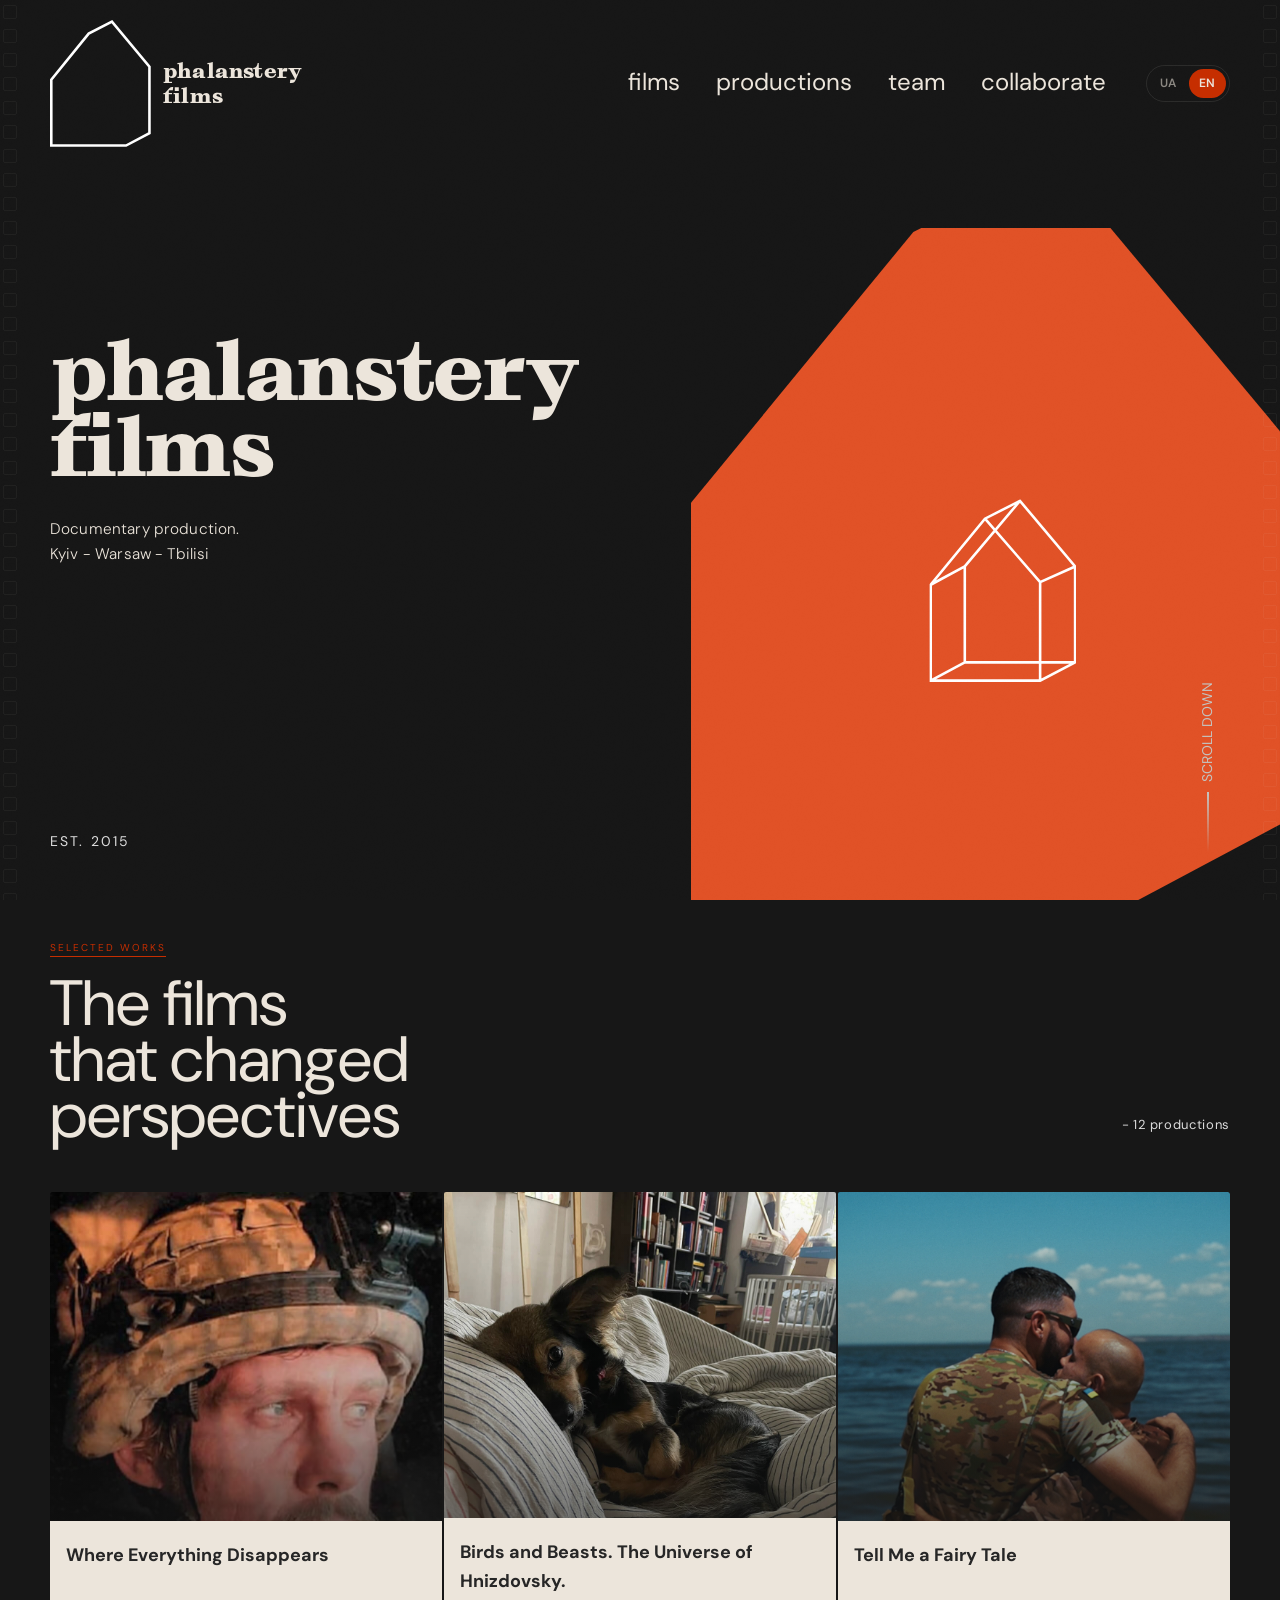
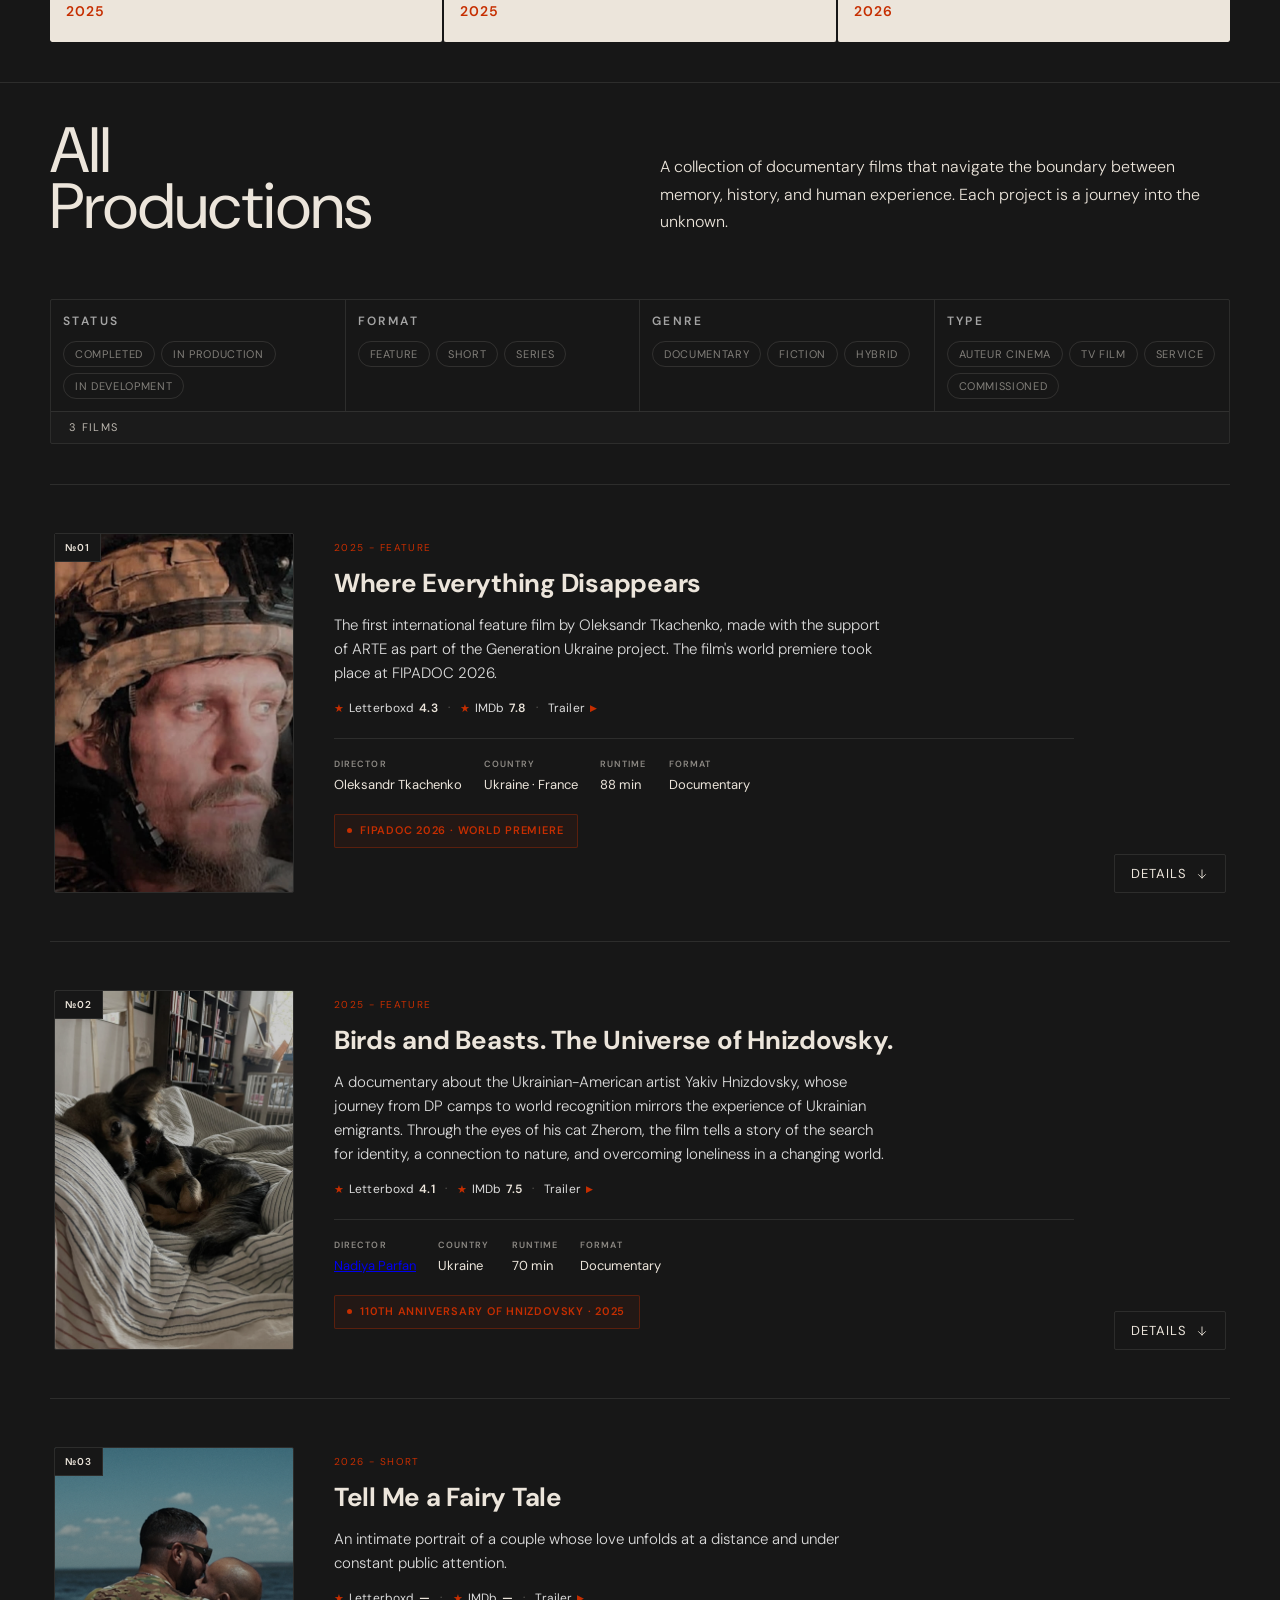
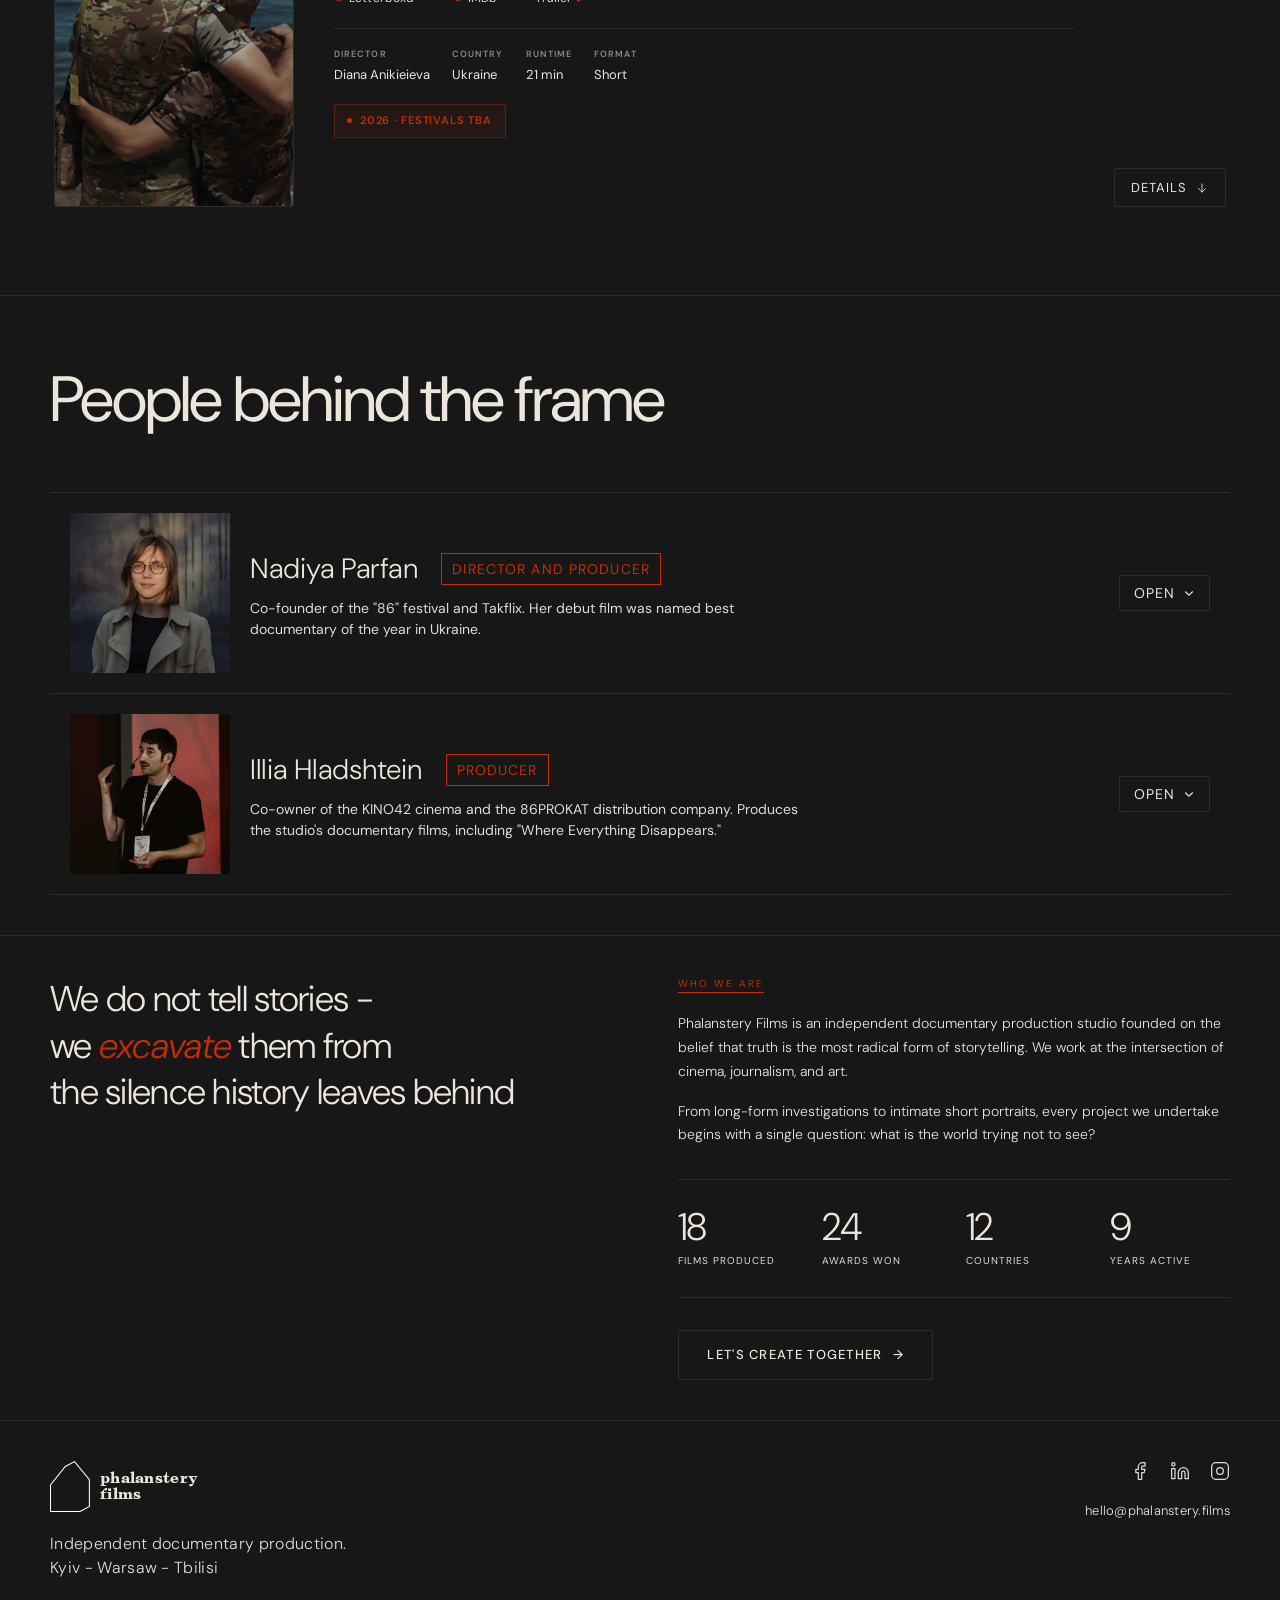
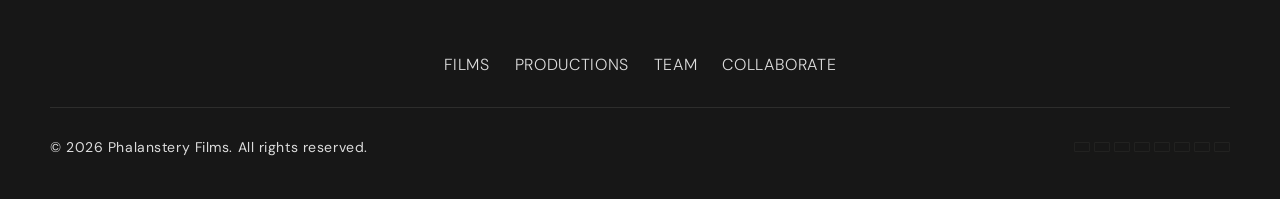
==== commit 419d585a: "vimeo test - 1" ====
--- a/en/index.html
+++ b/en/index.html
@@ -667,7 +667,7 @@
                       </div>
                       <div class="fdb-credit-row">
                         <span class="fdb-credit-label">Producer</span>
-                        <span class="fdb-credit-value">Illia Hladshtein</span>
+                        <span class="fdb-credit-value"><a href="#team-member-2" class="prod-spec-link">Illia Hladshtein</a></span>
                       </div>
                       <div class="fdb-credit-row">
                         <span class="fdb-credit-label">Co-producer</span>
@@ -849,7 +849,7 @@
                 <a href="https://youtube.com/watch?v=00000001" target="_blank" rel="noopener" class="prod-link prod-link--trailer">Trailer <span class="prod-link-arrow">▶</span></a>
               </div>
               <div class="prod-specs">
-                <div class="prod-spec"><span class="prod-spec-label">Director</span><span class="prod-spec-value">Nadiya Parfan</span></div>
+                <div class="prod-spec"><span class="prod-spec-label">Director</span><span class="prod-spec-value"><a href="#team-member-1" class="prod-spec-link">Nadiya Parfan</a></span></div>
                 <div class="prod-spec"><span class="prod-spec-label">Country</span><span class="prod-spec-value">Ukraine</span></div>
                 <div class="prod-spec"><span class="prod-spec-label">Runtime</span><span class="prod-spec-value">70 min</span></div>
                 <div class="prod-spec"><span class="prod-spec-label">Format</span><span class="prod-spec-value">Documentary</span></div>
@@ -903,7 +903,7 @@
                     <div class="fdb-credits">
                       <div class="fdb-credit-row">
                         <span class="fdb-credit-label">Director</span>
-                        <span class="fdb-credit-value">Nadiya Parfan</span>
+                        <span class="fdb-credit-value"><a href="#team-member-1" class="prod-spec-link">Nadiya Parfan</a></span>
                       </div>
                       <div class="fdb-credit-row">
                         <span class="fdb-credit-label">Producers</span>
@@ -1139,7 +1139,7 @@
                       </div>
                       <div class="fdb-credit-row">
                         <span class="fdb-credit-label">Producer</span>
-                        <span class="fdb-credit-value">Nadiya Parfan</span>
+                        <span class="fdb-credit-value"><a href="#team-member-1" class="prod-spec-link">Nadiya Parfan</a></span>
                       </div>
                     </div>
                   </div>
@@ -1321,11 +1321,11 @@
          ═══════════════════════════════════════════ -->
     <section id="team">
       <div class="section-label reveal"><span>The Team</span></div>
-      <h2 class="team-title reveal">People behind<br />the frame</h2>
+      <h2 class="team-title reveal">People behind the frame</h2>
 
       <div class="team-list">
         <!-- TEAM MEMBER 1 -->
-        <div class="team-item reveal" data-team="nadiya-parfan">
+        <div id="team-member-1" class="team-item reveal" data-team="nadiya-parfan">
           <div class="team-row">
             <div class="team-row-photo">
               <img
@@ -1444,6 +1444,7 @@
 
         <!-- TEAM MEMBER 2 -->
         <div
+          id="team-member-2"
           class="team-item reveal reveal-delay-1"
           data-team="illia-gladshtein"
         >
@@ -1544,342 +1545,6 @@
                       <li>
                         <span class="tf-title" data-film="de-vse-znykaye"
                           >Where Everything Disappears</span
-                        ><span class="tf-meta">2025 · Producer</span>
-                      </li>
-                    </ul>
-                  </div>
-                </div>
-              </div>
-            </div>
-          </div>
-        </div>
-
-        <!-- TEAM MEMBER 3 -->
-        <div
-          class="team-item reveal reveal-delay-2"
-          data-team="diana-anikeieva"
-        >
-          <div class="team-row">
-            <div class="team-row-photo">
-              <img
-                src="../assets/images/team-photo/diana-anikeeva-director.jpg"
-                alt="Diana Anikieieva"
-                loading="lazy"
-              />
-            </div>
-            <div class="team-row-main">
-              <div class="team-row-top">
-                <div class="team-row-name">Diana Anikieieva</div>
-                <div class="team-row-role">Director</div>
-              </div>
-              <p class="team-row-desc">
-                Director of "Tell Me a Fairy Tale" - a film about the relationship
-                of a military couple through a year of separation.
-              </p>
-            </div>
-            <button class="team-row-toggle" aria-expanded="false">
-              <span class="team-row-toggle-label">Open</span>
-              <svg
-                viewBox="0 0 16 16"
-                fill="none"
-                stroke="currentColor"
-                stroke-width="1.5"
-              >
-                <polyline points="3,6 8,11 13,6" />
-              </svg>
-            </button>
-          </div>
-          <div class="team-detail-panel" aria-hidden="true">
-            <div class="team-detail-inner">
-              <div class="team-detail-photo">
-                <img
-                  src="../assets/images/team-photo/diana-anikeeva-director.jpg"
-                  alt="Diana Anikieieva"
-                  loading="lazy"
-                />
-              </div>
-              <div class="team-detail-content">
-                <div class="team-acc-item team-acc-open">
-                  <button class="team-acc-trigger" aria-expanded="true">
-                    <span class="team-acc-label">About</span>
-                    <span class="team-acc-num">01</span>
-                    <svg
-                      class="team-acc-arrow"
-                      viewBox="0 0 24 24"
-                      fill="none"
-                      stroke="currentColor"
-                      stroke-width="1.5"
-                    >
-                      <line x1="12" y1="5" x2="12" y2="19" />
-                      <polyline points="6,13 12,19 18,13" />
-                    </svg>
-                  </button>
-                  <div class="team-acc-body">
-                    <div class="team-bio-text">
-                      <p>
-                        Diana Anikieieva is a documentary director,
-                        author of "Tell Me a Fairy Tale," which over
-                        the course of a year follows the relationship of two
-                        military partners through phone calls, meetings, and
-                        public appearances. The film received a special pitching
-                        jury mention at the Sunny Bunny festival and a special
-                        production mention from AMO Pictures at "Mykolaichuk
-                        OPEN" 2026.
-                      </p>
-                      <p class="team-bio-more">
-                        In the director's words, she wanted to show that
-                        the relationships of military couples are no different from anyone
-                        else's, with their own challenges shaped by
-                        distance and war. The film's producer is Nadiya
-                        Parfan, produced by Phalanstery Films.
-                      </p>
-                    </div>
-                  </div>
-                </div>
-                <div class="team-acc-item">
-                  <button class="team-acc-trigger" aria-expanded="false">
-                    <span class="team-acc-label">Filmography</span>
-                    <span class="team-acc-num">02</span>
-                    <svg
-                      class="team-acc-arrow"
-                      viewBox="0 0 24 24"
-                      fill="none"
-                      stroke="currentColor"
-                      stroke-width="1.5"
-                    >
-                      <line x1="12" y1="5" x2="12" y2="19" />
-                      <polyline points="6,13 12,19 18,13" />
-                    </svg>
-                  </button>
-                  <div class="team-acc-body">
-                    <ul class="team-filmography">
-                      <li>
-                        <span
-                          class="tf-title"
-                          data-film="rozkazhy-meni-kazochku"
-                          >Tell Me a Fairy Tale</span
-                        ><span class="tf-meta">2026 · Director</span>
-                      </li>
-                    </ul>
-                  </div>
-                </div>
-              </div>
-            </div>
-          </div>
-        </div>
-
-        <!-- TEAM MEMBER 4 -->
-        <div
-          class="team-item reveal reveal-delay-3"
-          data-team="oleksandr-tkachenko"
-        >
-          <div class="team-row">
-            <div class="team-row-photo">
-              <img
-                src="../assets/images/team-photo/oleksandr-tkachenko-director.jpg"
-                alt="Oleksandr Tkachenko"
-                loading="lazy"
-              />
-            </div>
-            <div class="team-row-main">
-              <div class="team-row-top">
-                <div class="team-row-name">Oleksandr Tkachenko</div>
-                <div class="team-row-role">Director</div>
-              </div>
-              <p class="team-row-desc">
-                Director and anthropologist, author of "Where Everything Disappears,"
-                made with the support of ARTE.
-              </p>
-            </div>
-            <button class="team-row-toggle" aria-expanded="false">
-              <span class="team-row-toggle-label">Open</span>
-              <svg
-                viewBox="0 0 16 16"
-                fill="none"
-                stroke="currentColor"
-                stroke-width="1.5"
-              >
-                <polyline points="3,6 8,11 13,6" />
-              </svg>
-            </button>
-          </div>
-          <div class="team-detail-panel" aria-hidden="true">
-            <div class="team-detail-inner">
-              <div class="team-detail-photo">
-                <img
-                  src="../assets/images/team-photo/oleksandr-tkachenko-director.jpg"
-                  alt="Oleksandr Tkachenko"
-                  loading="lazy"
-                />
-              </div>
-              <div class="team-detail-content">
-                <div class="team-acc-item team-acc-open">
-                  <button class="team-acc-trigger" aria-expanded="true">
-                    <span class="team-acc-label">About</span>
-                    <span class="team-acc-num">01</span>
-                    <svg
-                      class="team-acc-arrow"
-                      viewBox="0 0 24 24"
-                      fill="none"
-                      stroke="currentColor"
-                      stroke-width="1.5"
-                    >
-                      <line x1="12" y1="5" x2="12" y2="19" />
-                      <polyline points="6,13 12,19 18,13" />
-                    </svg>
-                  </button>
-                  <div class="team-acc-body">
-                    <div class="team-bio-text">
-                      <p>
-                        Oleksandr Tkachenko is a director, journalist, and
-                        anthropologist who for nearly twenty years has created
-                        author-driven documentary content for national
-                        media, working with themes of social and cultural
-                        anthropology, minority life, and history. "Where Everything
-                        Disappears" is his first international feature
-                        film, made with the support of ARTE as part of
-                        the Generation Ukraine project; the film's world premiere
-                        took place at FIPADOC 2026.
-                      </p>
-                      <p class="team-bio-more">
-                        Among the director's previous works are "Being Equal:
-                        Untold Stories," "Family Portrait,"
-                        "Anthropology," and "Odesa, That Is Disappearing." After
-                        completing work on the film, Oleksandr joined
-                        the Armed Forces of Ukraine.
-                      </p>
-                    </div>
-                  </div>
-                </div>
-                <div class="team-acc-item">
-                  <button class="team-acc-trigger" aria-expanded="false">
-                    <span class="team-acc-label">Filmography</span>
-                    <span class="team-acc-num">02</span>
-                    <svg
-                      class="team-acc-arrow"
-                      viewBox="0 0 24 24"
-                      fill="none"
-                      stroke="currentColor"
-                      stroke-width="1.5"
-                    >
-                      <line x1="12" y1="5" x2="12" y2="19" />
-                      <polyline points="6,13 12,19 18,13" />
-                    </svg>
-                  </button>
-                  <div class="team-acc-body">
-                    <ul class="team-filmography">
-                      <li>
-                        <span class="tf-title" data-film="de-vse-znykaye"
-                          >Where Everything Disappears</span
-                        ><span class="tf-meta">2025 · Director</span>
-                      </li>
-                    </ul>
-                  </div>
-                </div>
-              </div>
-            </div>
-          </div>
-        </div>
-
-        <!-- TEAM MEMBER 5 -->
-        <div
-          class="team-item reveal reveal-delay-4"
-          data-team="natalia-movshovych"
-        >
-          <div class="team-row">
-            <div class="team-row-photo">
-              <img
-                src="../assets/images/team-photo/natalya-movshovich-producer.jpg"
-                alt="Natalia Movshovych"
-                loading="lazy"
-              />
-            </div>
-            <div class="team-row-main">
-              <div class="team-row-top">
-                <div class="team-row-name">Natalia Movshovych</div>
-                <div class="team-row-role">Producer</div>
-              </div>
-              <p class="team-row-desc">
-                Producer with experience in festival distribution. Produces
-                "Birds and Beasts. The Universe of Hnizdovsky."
-              </p>
-            </div>
-            <button class="team-row-toggle" aria-expanded="false">
-              <span class="team-row-toggle-label">Open</span>
-              <svg
-                viewBox="0 0 16 16"
-                fill="none"
-                stroke="currentColor"
-                stroke-width="1.5"
-              >
-                <polyline points="3,6 8,11 13,6" />
-              </svg>
-            </button>
-          </div>
-          <div class="team-detail-panel" aria-hidden="true">
-            <div class="team-detail-inner">
-              <div class="team-detail-photo">
-                <img
-                  src="../assets/images/team-photo/natalya-movshovich-producer.jpg"
-                  alt="Natalia Movshovych"
-                  loading="lazy"
-                />
-              </div>
-              <div class="team-detail-content">
-                <div class="team-acc-item team-acc-open">
-                  <button class="team-acc-trigger" aria-expanded="true">
-                    <span class="team-acc-label">About</span>
-                    <span class="team-acc-num">01</span>
-                    <svg
-                      class="team-acc-arrow"
-                      viewBox="0 0 24 24"
-                      fill="none"
-                      stroke="currentColor"
-                      stroke-width="1.5"
-                    >
-                      <line x1="12" y1="5" x2="12" y2="19" />
-                      <polyline points="6,13 12,19 18,13" />
-                    </svg>
-                  </button>
-                  <div class="team-acc-body">
-                    <div class="team-bio-text">
-                      <p>
-                        Natalia Movshovych is a producer with experience in
-                        festival distribution and international co-production of
-                        documentary film. She headed the "Cinema" department
-                        at the Ukrainian Institute, worked with the
-                        Odesa International Film Festival team, and in
-                        the distribution of Universal and Paramount Pictures
-                        in Ukraine.
-                      </p>
-                      <p class="team-bio-more">
-                        At Phalanstery Films, Natalia produces the studio's
-                        documentary projects, including the film "Birds and Beasts.
-                        The Universe of Hnizdovsky."
-                      </p>
-                    </div>
-                  </div>
-                </div>
-                <div class="team-acc-item">
-                  <button class="team-acc-trigger" aria-expanded="false">
-                    <span class="team-acc-label">Filmography</span>
-                    <span class="team-acc-num">02</span>
-                    <svg
-                      class="team-acc-arrow"
-                      viewBox="0 0 24 24"
-                      fill="none"
-                      stroke="currentColor"
-                      stroke-width="1.5"
-                    >
-                      <line x1="12" y1="5" x2="12" y2="19" />
-                      <polyline points="6,13 12,19 18,13" />
-                    </svg>
-                  </button>
-                  <div class="team-acc-body">
-                    <ul class="team-filmography">
-                      <li>
-                        <span class="tf-title" data-film="ptakhy-i-zviri"
-                          >Birds and Beasts</span
                         ><span class="tf-meta">2025 · Producer</span>
                       </li>
                     </ul>
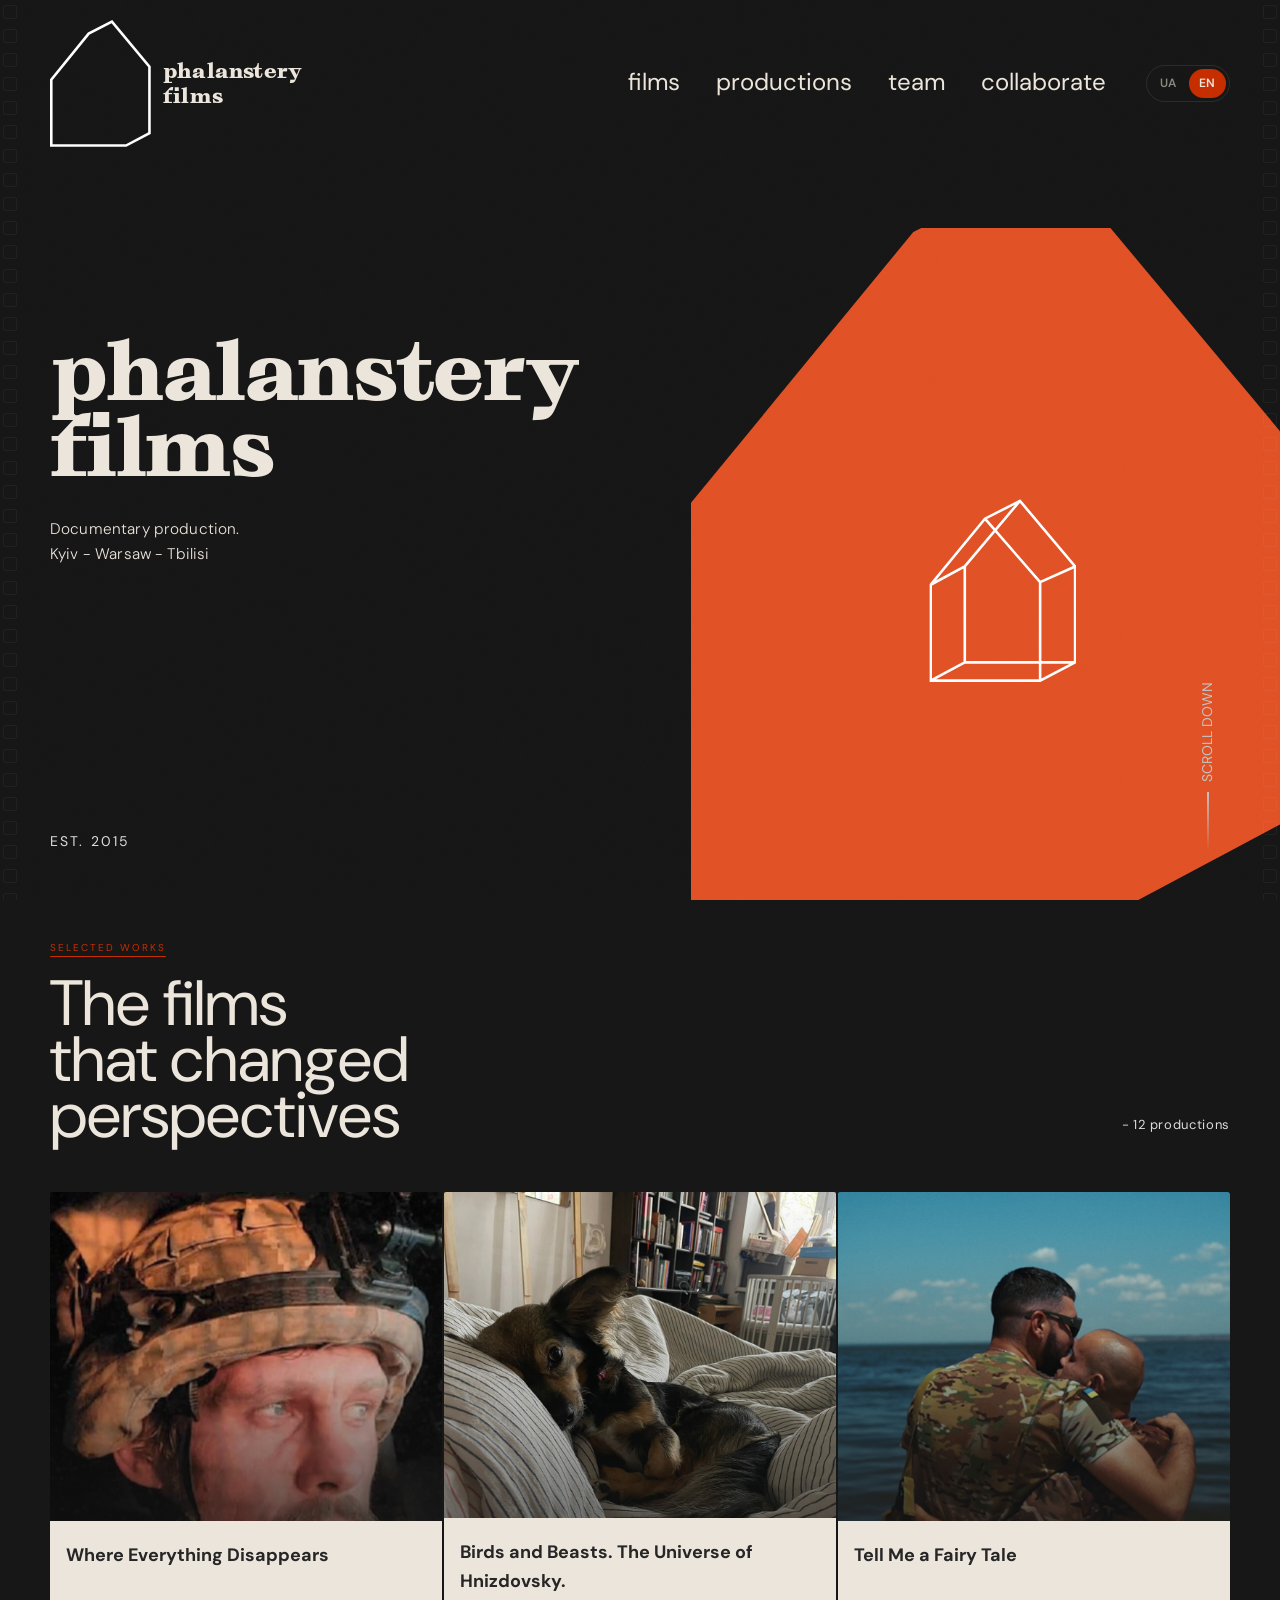
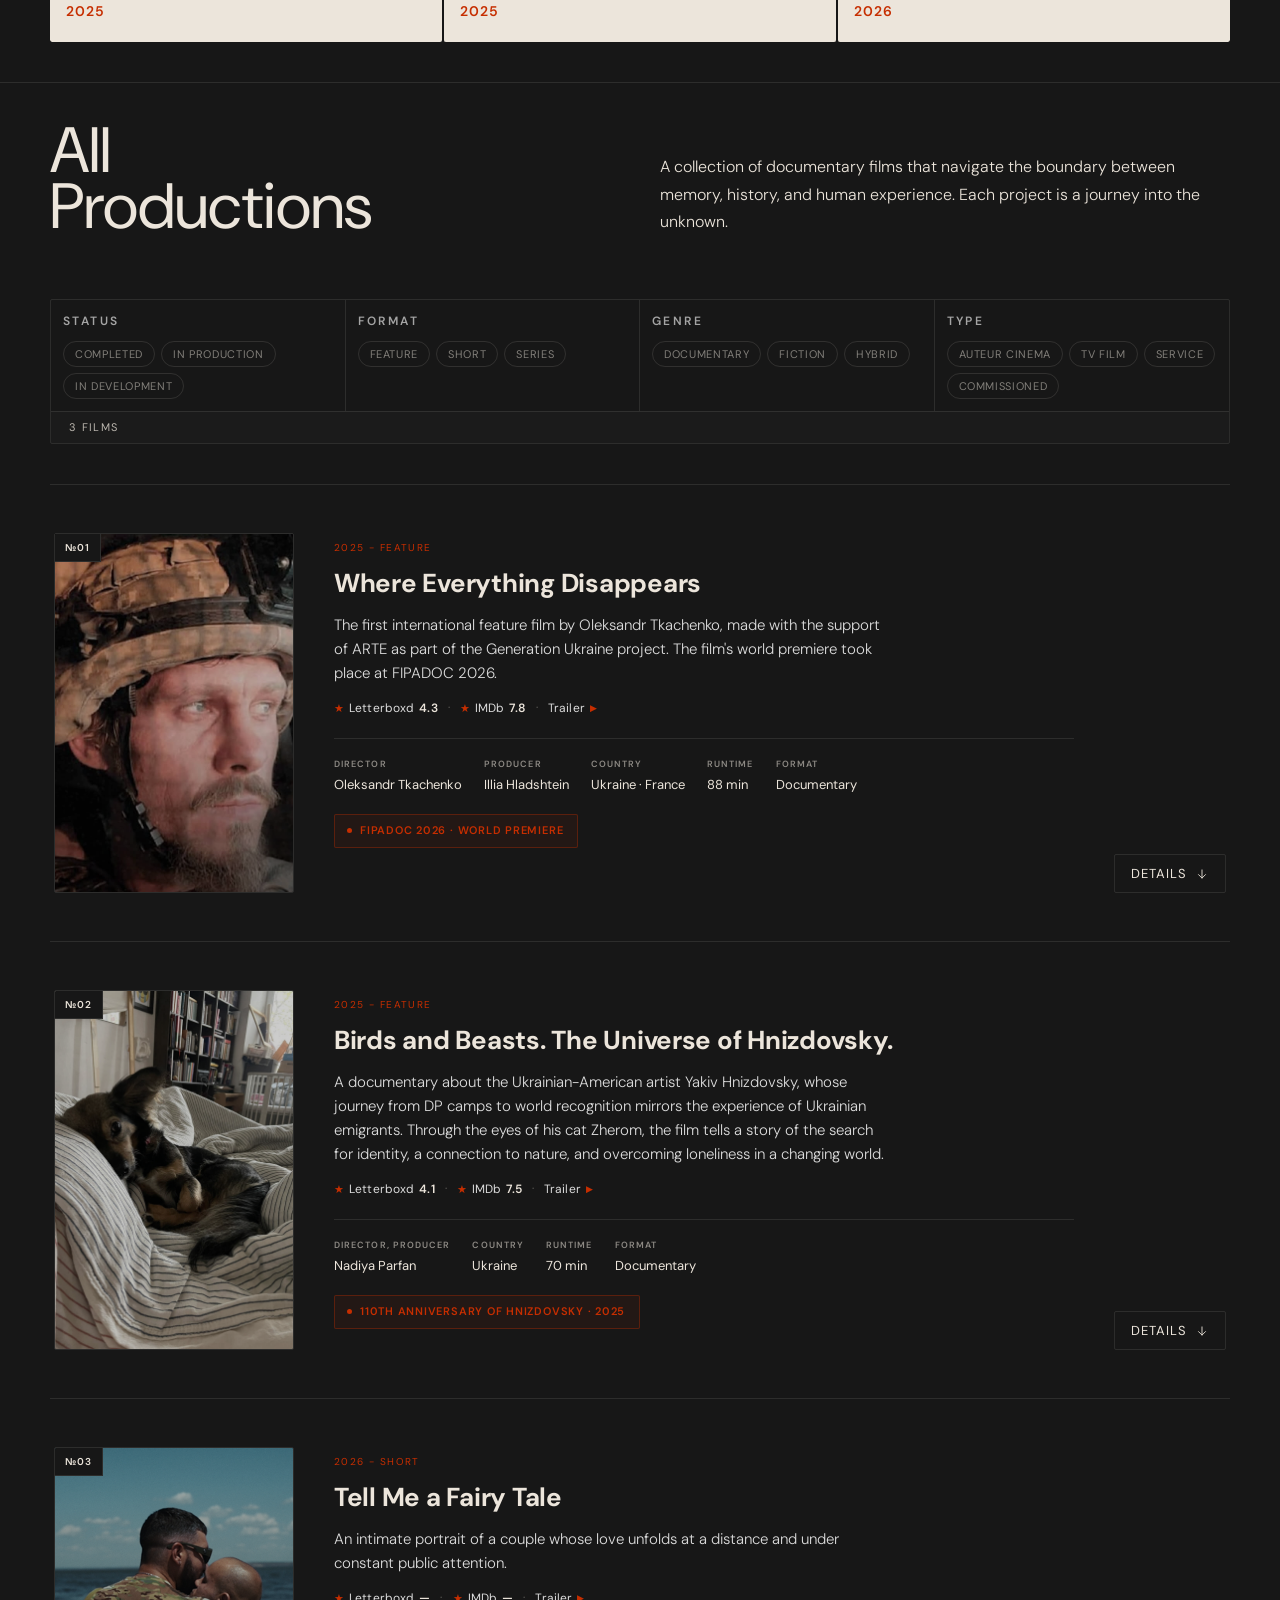
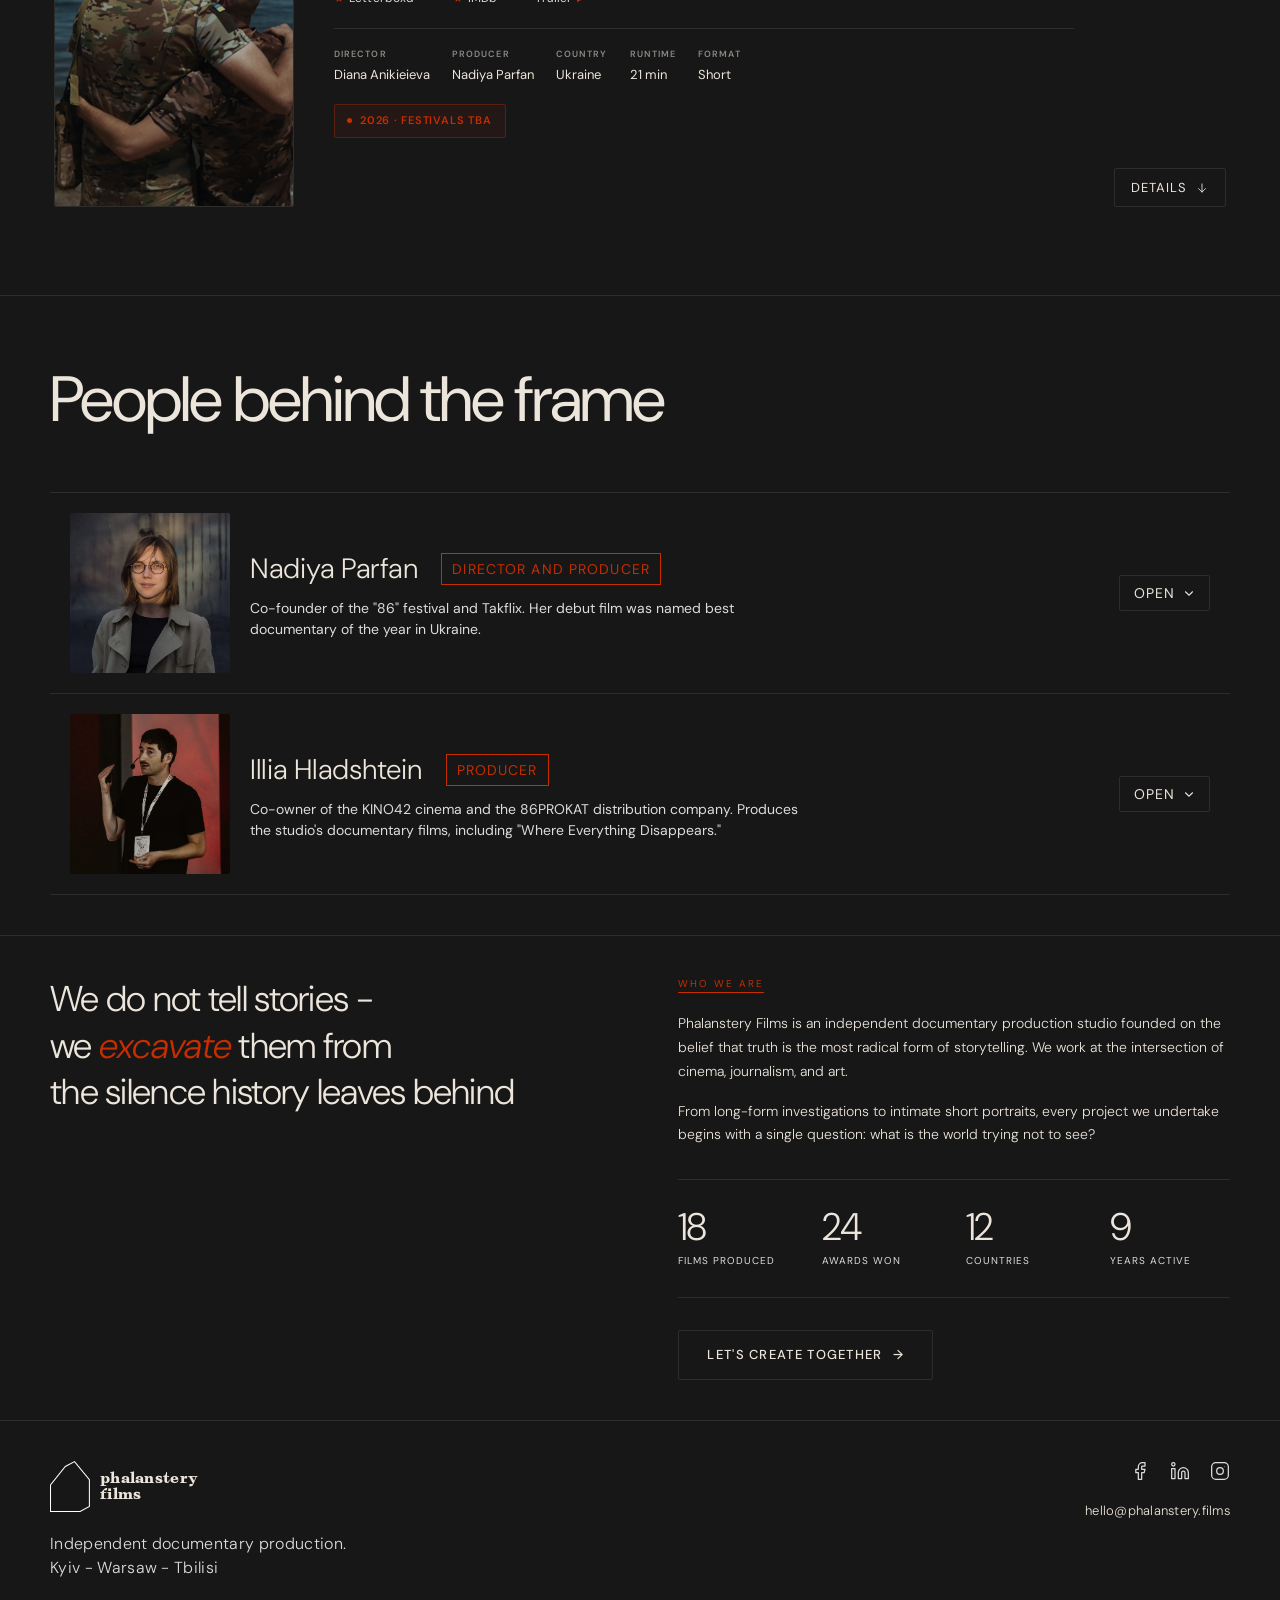
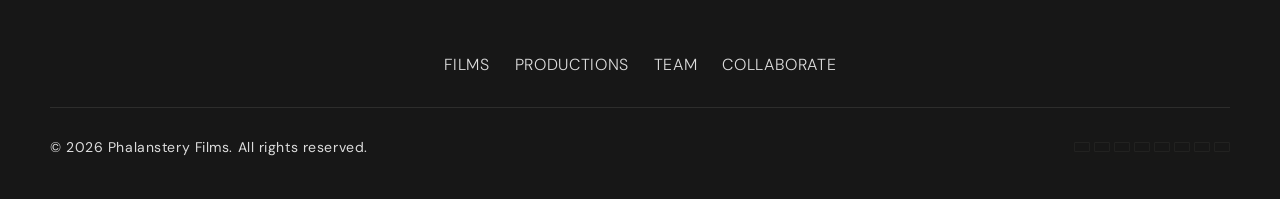
==== commit 4bee5d75: "produsers links were added" ====
--- a/en/index.html
+++ b/en/index.html
@@ -610,6 +610,7 @@
               </div>
               <div class="prod-specs">
                 <div class="prod-spec"><span class="prod-spec-label">Director</span><span class="prod-spec-value">Oleksandr Tkachenko</span></div>
+                <div class="prod-spec"><span class="prod-spec-label">Producer</span><span class="prod-spec-value"><a href="#team" class="prod-spec-link">Illia Hladshtein</a></span></div>
                 <div class="prod-spec"><span class="prod-spec-label">Country</span><span class="prod-spec-value">Ukraine · France</span></div>
                 <div class="prod-spec"><span class="prod-spec-label">Runtime</span><span class="prod-spec-value">88 min</span></div>
                 <div class="prod-spec"><span class="prod-spec-label">Format</span><span class="prod-spec-value">Documentary</span></div>
@@ -667,7 +668,7 @@
                       </div>
                       <div class="fdb-credit-row">
                         <span class="fdb-credit-label">Producer</span>
-                        <span class="fdb-credit-value"><a href="#team-member-2" class="prod-spec-link">Illia Hladshtein</a></span>
+                        <span class="fdb-credit-value"><a href="#team" class="prod-spec-link">Illia Hladshtein</a></span>
                       </div>
                       <div class="fdb-credit-row">
                         <span class="fdb-credit-label">Co-producer</span>
@@ -770,13 +771,14 @@
                 </button>
                 <div class="film-acc-body">
                   <div class="film-trailer-wrap">
-                    <div class="film-trailer-placeholder">
-                      <svg viewBox="0 0 64 64" fill="none" stroke="currentColor" stroke-width="1">
-                        <circle cx="32" cy="32" r="30" />
-                        <polygon points="26,20 26,44 46,32" fill="currentColor" stroke="none" opacity="0.6" />
-                      </svg>
-                      <span>Trailer available on request</span>
-                    </div>
+                    <button class="film-trailer-facade" data-vimeo-id="1084537" data-poster="../assets/images/stills-everithing/still-everithing-02.jpg" type="button" aria-label="Play trailer">
+                      <img class="film-trailer-facade-poster" src="../assets/images/stills-everithing/still-everithing-02.jpg" alt="" loading="lazy" />
+                      <span class="film-trailer-facade-play">
+                        <svg viewBox="0 0 24 24" fill="currentColor">
+                          <polygon points="6,4 20,12 6,20" />
+                        </svg>
+                      </span>
+                    </button>
                   </div>
                 </div>
               </div>
@@ -849,7 +851,7 @@
                 <a href="https://youtube.com/watch?v=00000001" target="_blank" rel="noopener" class="prod-link prod-link--trailer">Trailer <span class="prod-link-arrow">▶</span></a>
               </div>
               <div class="prod-specs">
-                <div class="prod-spec"><span class="prod-spec-label">Director</span><span class="prod-spec-value"><a href="#team-member-1" class="prod-spec-link">Nadiya Parfan</a></span></div>
+                <div class="prod-spec"><span class="prod-spec-label">Director, Producer</span><span class="prod-spec-value"><a href="#team" class="prod-spec-link">Nadiya Parfan</a></span></div>
                 <div class="prod-spec"><span class="prod-spec-label">Country</span><span class="prod-spec-value">Ukraine</span></div>
                 <div class="prod-spec"><span class="prod-spec-label">Runtime</span><span class="prod-spec-value">70 min</span></div>
                 <div class="prod-spec"><span class="prod-spec-label">Format</span><span class="prod-spec-value">Documentary</span></div>
@@ -903,7 +905,7 @@
                     <div class="fdb-credits">
                       <div class="fdb-credit-row">
                         <span class="fdb-credit-label">Director</span>
-                        <span class="fdb-credit-value"><a href="#team-member-1" class="prod-spec-link">Nadiya Parfan</a></span>
+                        <span class="fdb-credit-value"><a href="#team" class="prod-spec-link">Nadiya Parfan</a></span>
                       </div>
                       <div class="fdb-credit-row">
                         <span class="fdb-credit-label">Producers</span>
@@ -1001,13 +1003,14 @@
                 </button>
                 <div class="film-acc-body">
                   <div class="film-trailer-wrap">
-                    <div class="film-trailer-placeholder">
-                      <svg viewBox="0 0 64 64" fill="none" stroke="currentColor" stroke-width="1">
-                        <circle cx="32" cy="32" r="30" />
-                        <polygon points="26,20 26,44 46,32" fill="currentColor" stroke="none" opacity="0.6" />
-                      </svg>
-                      <span>Trailer available on request</span>
-                    </div>
+                    <button class="film-trailer-facade" data-vimeo-id="1084537" data-poster="../assets/images/stills-birds/still-bird-02.jpg" type="button" aria-label="Play trailer">
+                      <img class="film-trailer-facade-poster" src="../assets/images/stills-birds/still-bird-02.jpg" alt="" loading="lazy" />
+                      <span class="film-trailer-facade-play">
+                        <svg viewBox="0 0 24 24" fill="currentColor">
+                          <polygon points="6,4 20,12 6,20" />
+                        </svg>
+                      </span>
+                    </button>
                   </div>
                 </div>
               </div>
@@ -1082,6 +1085,7 @@
               </div>
               <div class="prod-specs">
                 <div class="prod-spec"><span class="prod-spec-label">Director</span><span class="prod-spec-value">Diana Anikieieva</span></div>
+                <div class="prod-spec"><span class="prod-spec-label">Producer</span><span class="prod-spec-value"><a href="#team" class="prod-spec-link">Nadiya Parfan</a></span></div>
                 <div class="prod-spec"><span class="prod-spec-label">Country</span><span class="prod-spec-value">Ukraine</span></div>
                 <div class="prod-spec"><span class="prod-spec-label">Runtime</span><span class="prod-spec-value">21 min</span></div>
                 <div class="prod-spec"><span class="prod-spec-label">Format</span><span class="prod-spec-value">Short</span></div>
@@ -1139,7 +1143,7 @@
                       </div>
                       <div class="fdb-credit-row">
                         <span class="fdb-credit-label">Producer</span>
-                        <span class="fdb-credit-value"><a href="#team-member-1" class="prod-spec-link">Nadiya Parfan</a></span>
+                        <span class="fdb-credit-value"><a href="#team" class="prod-spec-link">Nadiya Parfan</a></span>
                       </div>
                     </div>
                   </div>
@@ -1238,13 +1242,14 @@
                 </button>
                 <div class="film-acc-body">
                   <div class="film-trailer-wrap">
-                    <div class="film-trailer-placeholder">
-                      <svg viewBox="0 0 64 64" fill="none" stroke="currentColor" stroke-width="1">
-                        <circle cx="32" cy="32" r="30" />
-                        <polygon points="26,20 26,44 46,32" fill="currentColor" stroke="none" opacity="0.6" />
-                      </svg>
-                      <span>Trailer available on request</span>
-                    </div>
+                    <button class="film-trailer-facade" data-vimeo-id="1084537" data-poster="../assets/images/stills-tallmestory/still-tallmestory-02.jpg" type="button" aria-label="Play trailer">
+                      <img class="film-trailer-facade-poster" src="../assets/images/stills-tallmestory/still-tallmestory-02.jpg" alt="" loading="lazy" />
+                      <span class="film-trailer-facade-play">
+                        <svg viewBox="0 0 24 24" fill="currentColor">
+                          <polygon points="6,4 20,12 6,20" />
+                        </svg>
+                      </span>
+                    </button>
                   </div>
                 </div>
               </div>
@@ -1325,7 +1330,7 @@
 
       <div class="team-list">
         <!-- TEAM MEMBER 1 -->
-        <div id="team-member-1" class="team-item reveal" data-team="nadiya-parfan">
+        <div class="team-item reveal" data-team="nadiya-parfan">
           <div class="team-row">
             <div class="team-row-photo">
               <img
@@ -1444,7 +1449,6 @@
 
         <!-- TEAM MEMBER 2 -->
         <div
-          id="team-member-2"
           class="team-item reveal reveal-delay-1"
           data-team="illia-gladshtein"
         >
--- a/assets/css/style.css
+++ b/assets/css/style.css
@@ -1224,6 +1224,12 @@
   white-space: nowrap;
 }
 
+.prod-spec-link {
+  color: inherit;
+  text-decoration: none;
+  transition: color 0.2s ease;
+}
+
 /* ── Festival / premiere accent ── */
 .prod-festival {
   display: inline-flex;
@@ -1568,6 +1574,18 @@
 }
 .film-trailer-wrap {
   width: 100%;
+  max-width: 800px;
+  margin: 0 auto;
+}
+@media (max-width: 768px) {
+  .film-trailer-wrap {
+    max-width: 600px;
+  }
+}
+@media (max-width: 480px) {
+  .film-trailer-wrap {
+    max-width: 300px;
+  }
 }
 .film-trailer-placeholder {
   aspect-ratio: 16/9;
@@ -1590,6 +1608,80 @@
   color: var(--text-muted);
   letter-spacing: 0.08em;
   text-transform: uppercase;
+}
+
+/* Trailer facade (lazy Vimeo embed) */
+.film-trailer-facade {
+  position: relative;
+  width: 100%;
+  aspect-ratio: 16/9;
+  border-radius: 2px;
+  border: 1px solid var(--border);
+  background: var(--surface);
+  cursor: pointer;
+  overflow: hidden;
+  padding: 0;
+  display: block;
+}
+.film-trailer-facade-poster {
+  position: absolute;
+  inset: 0;
+  width: 100%;
+  height: 100%;
+  object-fit: cover;
+}
+.film-trailer-facade::before {
+  content: "";
+  position: absolute;
+  inset: 0;
+  background: rgba(0, 0, 0, 0.4);
+  transition: background 0.3s ease;
+}
+.film-trailer-facade:hover::before {
+  background: rgba(0, 0, 0, 0.5);
+}
+.film-trailer-facade-play {
+  position: absolute;
+  top: 50%;
+  left: 50%;
+  z-index: 1;
+  transform: translate(-50%, -50%);
+  width: 72px;
+  height: 72px;
+  border-radius: 50%;
+  background: var(--accent);
+  box-shadow: 0 4px 20px rgba(0, 0, 0, 0.4);
+  display: flex;
+  align-items: center;
+  justify-content: center;
+  color: var(--text-light);
+  transition:
+    transform 0.3s ease,
+    background 0.3s ease;
+}
+.film-trailer-facade-play svg {
+  width: 24px;
+  height: 24px;
+  margin-left: 3px;
+}
+.film-trailer-facade:hover .film-trailer-facade-play {
+  transform: translate(-50%, -50%) scale(1.08);
+  background: var(--accent-hover);
+}
+.film-trailer-embed {
+  position: relative;
+  width: 100%;
+  aspect-ratio: 16/9;
+  border-radius: 2px;
+  overflow: hidden;
+}
+.film-trailer-embed iframe {
+  position: absolute;
+  top: 0;
+  left: 0;
+  width: 100%;
+  height: 100%;
+  border: 0;
 }
 .pdp-festivals {
   list-style: none;
